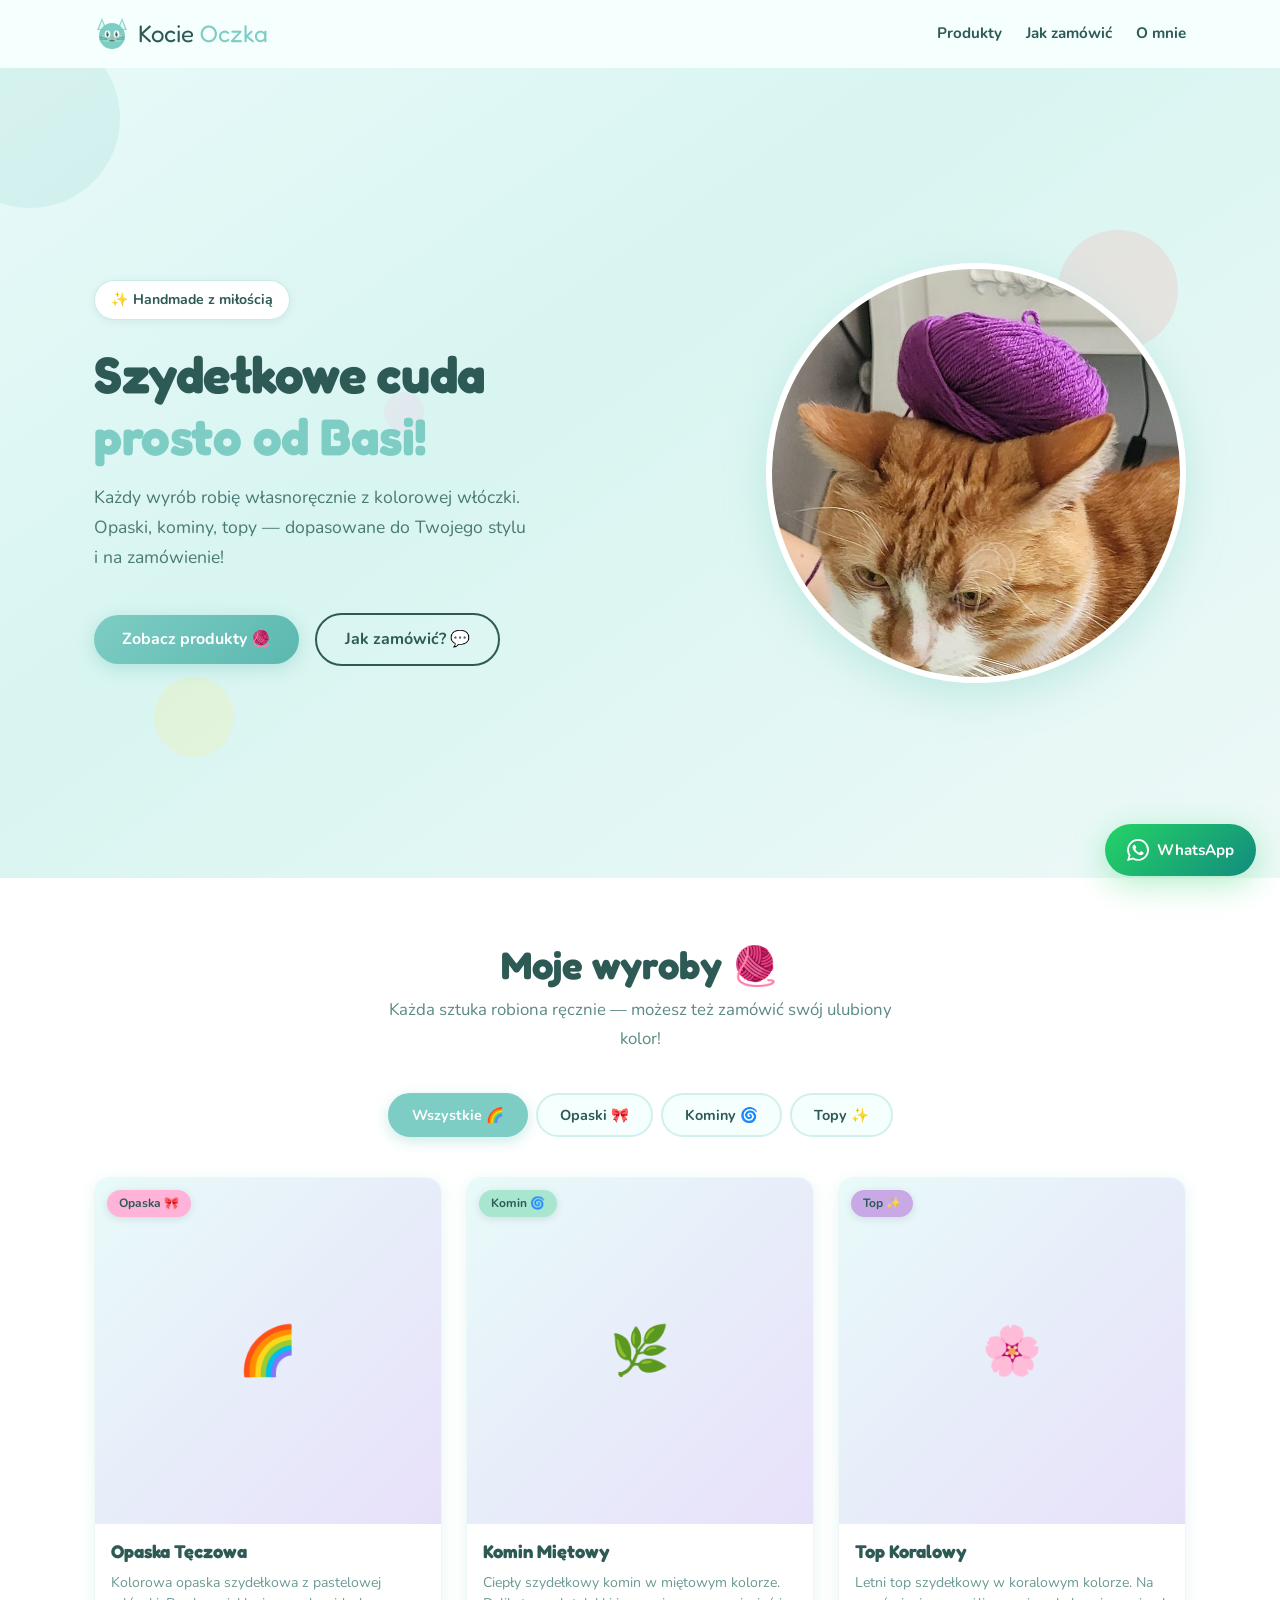
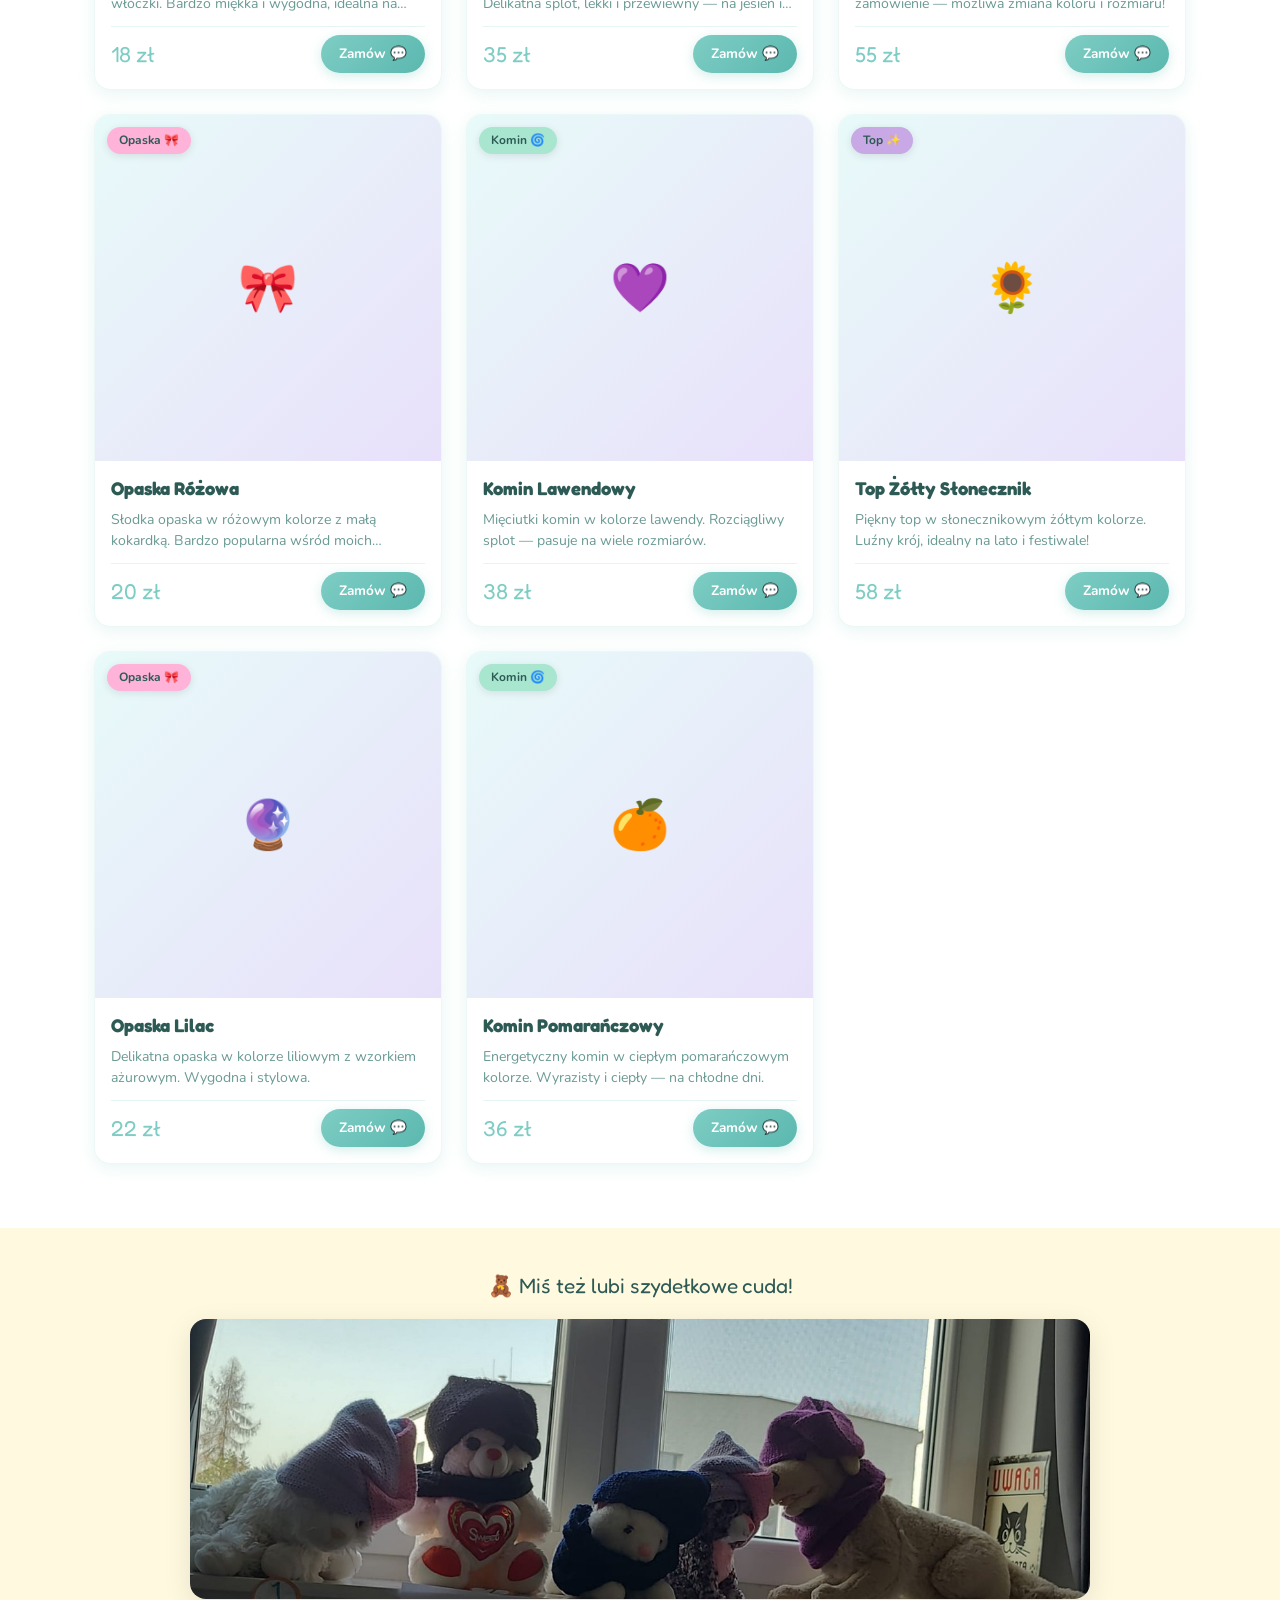
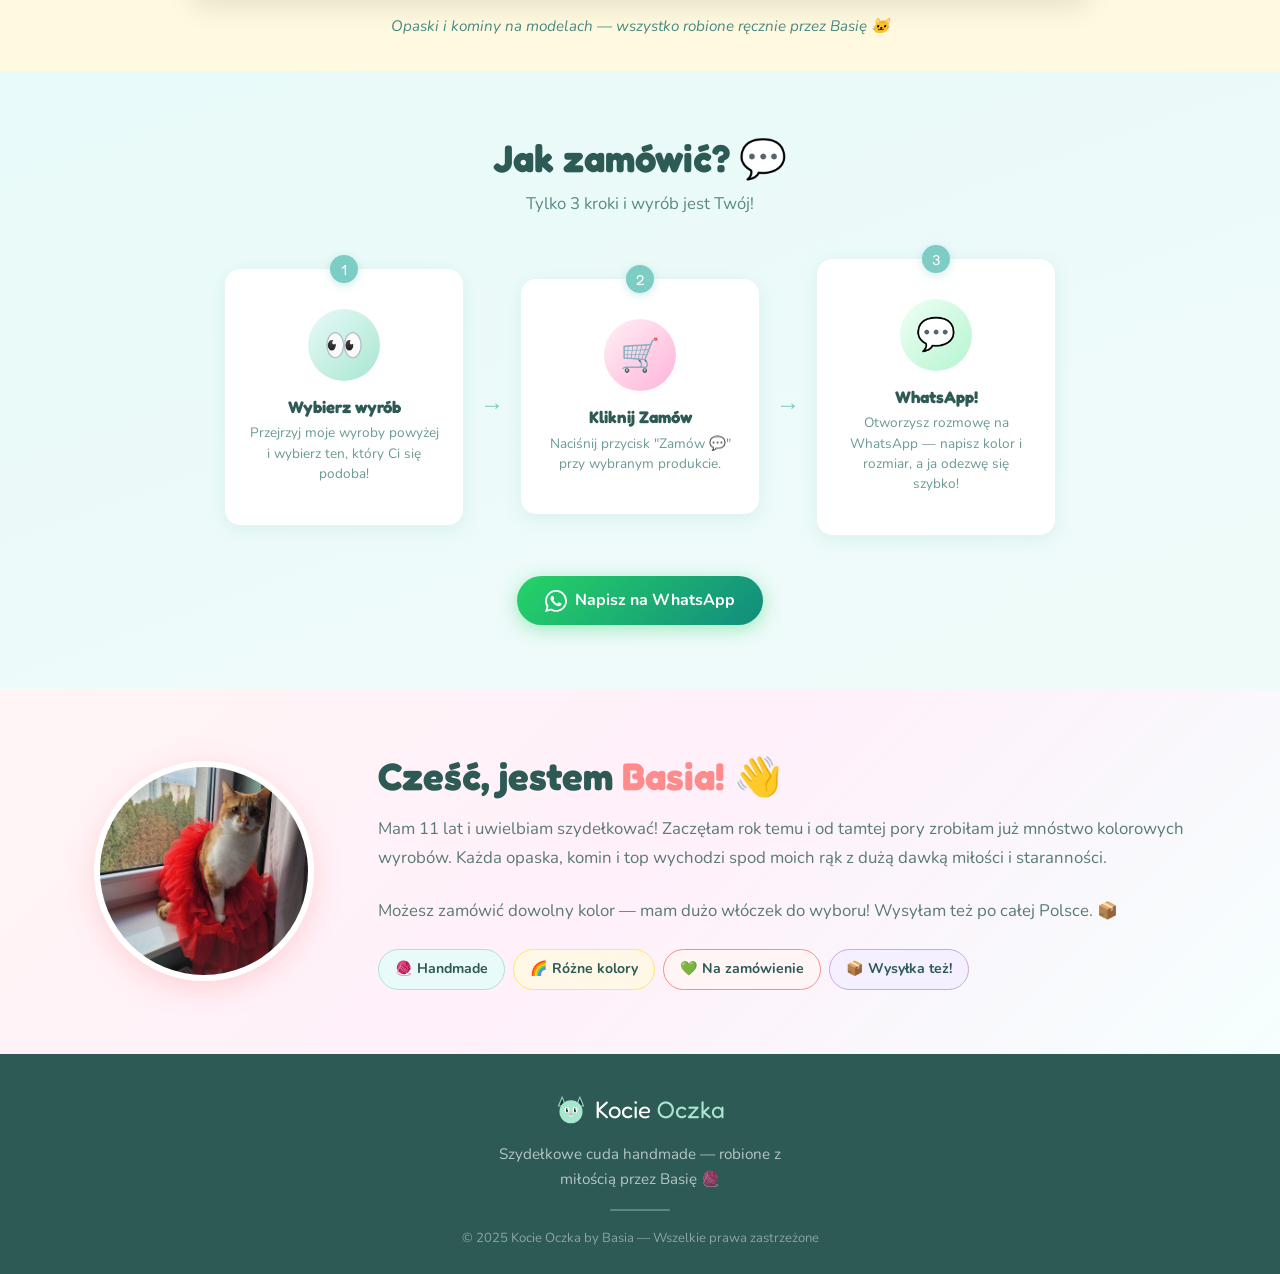
==== index.html @ 8a051c1d "Kocie Oczka - pierwsza wersja   strony" ====
<!DOCTYPE html>
<html lang="pl">
<head>
  <meta charset="UTF-8" />
  <meta name="viewport" content="width=device-width, initial-scale=1.0" />
  <meta name="description" content="Kocie Oczka — szydełkowe cuda handmade! Opaski, kominy i topy zrobione z miłością przez Basię. Zamów przez WhatsApp!" />
  <title>Kocie Oczka 🧶 — Szydełkowe wyroby handmade</title>
  <link rel="stylesheet" href="style.css" />
  <!-- Netlify Identity Widget — wymagane do panelu CMS dla Basi (/admin) -->
  <script src="https://identity.netlify.com/v1/netlify-identity-widget.js"></script>
  <link rel="icon" href="data:image/svg+xml,%3Csvg xmlns='http://www.w3.org/2000/svg' viewBox='0 0 36 36'%3E%3Ccircle cx='18' cy='18' r='16' fill='%237ECDC4'/%3E%3Cellipse cx='18' cy='20' rx='10' ry='9' fill='%23A8E6CF'/%3E%3Cellipse cx='13' cy='17' rx='3' ry='4' fill='white'/%3E%3Cellipse cx='23' cy='17' rx='3' ry='4' fill='white'/%3E%3Cellipse cx='13' cy='17.5' rx='1.2' ry='2.5' fill='%232D5A55'/%3E%3Cellipse cx='23' cy='17.5' rx='1.2' ry='2.5' fill='%232D5A55'/%3E%3C/svg%3E" />
</head>
<body>

<!-- ============================================================
     HEADER — sticky, with blur
     ============================================================ -->
<header class="site-header" id="site-header">
  <div class="container header-inner">

    <!-- Logo -->
    <a href="#" class="logo" aria-label="Kocie Oczka — strona główna">
      <svg class="logo-icon" width="36" height="36" viewBox="0 0 36 36" fill="none" xmlns="http://www.w3.org/2000/svg" aria-hidden="true">
        <!-- Cat ears -->
        <polygon points="3,14 8,2 13,14" fill="currentColor" opacity="0.85"/>
        <polygon points="23,14 28,2 33,14" fill="currentColor" opacity="0.85"/>
        <polygon points="5,13 8,5 11,13" fill="#E8FAF9"/>
        <polygon points="25,13 28,5 31,13" fill="#E8FAF9"/>
        <!-- Cat face circle -->
        <circle cx="18" cy="20" r="13" fill="currentColor"/>
        <!-- Cheeks -->
        <circle cx="12" cy="22" r="4" fill="#A8E6CF" opacity="0.45"/>
        <circle cx="24" cy="22" r="4" fill="#A8E6CF" opacity="0.45"/>
        <!-- Eyes -->
        <ellipse cx="13.5" cy="18" rx="2.8" ry="3.5" fill="white"/>
        <ellipse cx="22.5" cy="18" rx="2.8" ry="3.5" fill="white"/>
        <ellipse cx="13.5" cy="18.2" rx="1.1" ry="2.6" fill="#2D5A55"/>
        <ellipse cx="22.5" cy="18.2" rx="1.1" ry="2.6" fill="#2D5A55"/>
        <!-- Eye shine -->
        <circle cx="14.2" cy="16.8" r="0.8" fill="white"/>
        <circle cx="23.2" cy="16.8" r="0.8" fill="white"/>
        <!-- Nose -->
        <ellipse cx="18" cy="23" rx="1.4" ry="1" fill="#FF8B8B"/>
        <!-- Mouth -->
        <path d="M16 24.5 Q18 26 20 24.5" stroke="#2D5A55" stroke-width="0.9" stroke-linecap="round" fill="none"/>
        <!-- Whiskers left -->
        <line x1="6" y1="21" x2="13" y2="22.5" stroke="#2D5A55" stroke-width="0.8" stroke-linecap="round" opacity="0.5"/>
        <line x1="6" y1="23" x2="13" y2="23.5" stroke="#2D5A55" stroke-width="0.8" stroke-linecap="round" opacity="0.5"/>
        <!-- Whiskers right -->
        <line x1="30" y1="21" x2="23" y2="22.5" stroke="#2D5A55" stroke-width="0.8" stroke-linecap="round" opacity="0.5"/>
        <line x1="30" y1="23" x2="23" y2="23.5" stroke="#2D5A55" stroke-width="0.8" stroke-linecap="round" opacity="0.5"/>
      </svg>
      <span class="logo-text">Kocie <span>Oczka</span></span>
    </a>

    <!-- Navigation -->
    <nav class="main-nav" aria-label="Nawigacja główna">
      <ul class="nav-links">
        <li><a href="#produkty">Produkty</a></li>
        <li><a href="#jak-zamowic">Jak zamówić</a></li>
        <li><a href="#o-mnie">O mnie</a></li>
      </ul>

      <!-- Hamburger for mobile -->
      <button class="hamburger" id="hamburger" aria-label="Otwórz menu" aria-expanded="false" aria-controls="main-nav">
        <span></span>
        <span></span>
        <span></span>
      </button>
    </nav>

  </div>
</header>

<!-- ============================================================
     HERO SECTION
     ============================================================ -->
<section class="hero" id="top">

  <!-- Decorative floating circles -->
  <div class="hero-circle hero-circle-1" aria-hidden="true"></div>
  <div class="hero-circle hero-circle-2" aria-hidden="true"></div>
  <div class="hero-circle hero-circle-3" aria-hidden="true"></div>
  <div class="hero-circle hero-circle-4" aria-hidden="true"></div>
  <div class="hero-circle hero-circle-5" aria-hidden="true"></div>

  <div class="container hero-inner">

    <!-- Left: text content -->
    <div class="hero-content">
      <div class="hero-badge">✨ Handmade z miłością</div>
      <h1>Szydełkowe cuda<br /><span>prosto od Basi!</span></h1>
      <p>Każdy wyrób robię własnoręcznie z kolorowej włóczki. Opaski, kominy, topy — dopasowane do Twojego stylu i na zamówienie!</p>
      <div class="hero-buttons">
        <a href="#produkty" class="btn btn-primary">Zobacz produkty 🧶</a>
        <a href="#jak-zamowic" class="btn btn-outline">Jak zamówić? 💬</a>
      </div>
    </div>

    <!-- Right: mascot photo -->
    <div class="hero-illustration">
      <img src="/images/kot-z-wloczka.jpg"
           alt="Kot z kłębkiem włóczki na głowie — maskotka Kocie Oczka"
           class="hero-cat-photo">
      <!-- placeholder SVG (hidden when photo loads) -->
      <svg viewBox="0 0 220 260" fill="none" xmlns="http://www.w3.org/2000/svg" role="img" aria-label="Ilustracja słodkiego kota z włóczką" class="hero-cat-svg">

        <!-- Decorative sparkles / stars -->
        <g opacity="0.9">
          <!-- Star top-right -->
          <path d="M190 20 L192 15 L194 20 L199 18 L194 22 L196 27 L192 23 L188 27 L190 22 L185 18 Z" fill="#FFE66D"/>
          <!-- Star top-left -->
          <path d="M30 35 L32 29 L34 35 L40 33 L34 37 L36 43 L32 38 L28 43 L30 37 L24 33 Z" fill="#FF8B8B" opacity="0.8"/>
          <!-- Small star mid-right -->
          <path d="M205 90 L206.5 86 L208 90 L212 88.5 L208 91.5 L209.5 95.5 L206.5 92 L203.5 95.5 L205 91.5 L201 88.5 Z" fill="#C9A8E6" opacity="0.85"/>
          <!-- Tiny dots -->
          <circle cx="18" cy="80" r="4" fill="#A8E6CF" opacity="0.7"/>
          <circle cx="200" cy="55" r="3" fill="#FFB347" opacity="0.75"/>
          <circle cx="15" cy="140" r="3" fill="#FFB3D9" opacity="0.65"/>
          <circle cx="210" cy="165" r="2.5" fill="#FFE66D" opacity="0.7"/>
        </g>

        <!-- ── Orange yarn ball (bottom-right) ── -->
        <g transform="translate(125, 155)">
          <!-- Ball shadow -->
          <ellipse cx="40" cy="92" rx="35" ry="8" fill="#2D5A55" opacity="0.08"/>
          <!-- Main ball -->
          <circle cx="40" cy="68" r="52" fill="#FFB347"/>
          <!-- Ball shading -->
          <circle cx="40" cy="68" r="52" fill="url(#yarnGrad)"/>
          <!-- Yarn wrap lines -->
          <ellipse cx="40" cy="68" rx="52" ry="20" stroke="#FF8B8B" stroke-width="2.5" fill="none" opacity="0.55" transform="rotate(-30 40 68)"/>
          <ellipse cx="40" cy="68" rx="52" ry="20" stroke="#E8900A" stroke-width="2" fill="none" opacity="0.4" transform="rotate(30 40 68)"/>
          <ellipse cx="40" cy="68" rx="52" ry="16" stroke="#FFD580" stroke-width="1.5" fill="none" opacity="0.5" transform="rotate(80 40 68)"/>
          <ellipse cx="40" cy="68" rx="52" ry="16" stroke="#FF8B8B" stroke-width="1.5" fill="none" opacity="0.35" transform="rotate(-60 40 68)"/>
          <!-- Ball shine -->
          <circle cx="22" cy="52" r="14" fill="white" opacity="0.18"/>
          <circle cx="18" cy="48" r="6" fill="white" opacity="0.2"/>
        </g>

        <!-- ── Crochet hook ── -->
        <g transform="translate(148, 120) rotate(-35)">
          <rect x="0" y="0" width="6" height="90" rx="3" fill="#C9A8E6"/>
          <rect x="1" y="0" width="4" height="90" rx="2" fill="#D9BEFF"/>
          <!-- Hook tip -->
          <path d="M3 90 Q-5 96 -5 104 Q-5 112 3 112 Q8 112 8 106" stroke="#A08AC8" stroke-width="3" stroke-linecap="round" fill="none"/>
          <rect x="0" y="20" width="6" height="16" rx="3" fill="#FFB3D9"/>
          <rect x="0" y="38" width="6" height="10" rx="3" fill="#7ECDC4"/>
        </g>

        <!-- ── Cat body ── -->
        <!-- Body blob -->
        <ellipse cx="100" cy="185" rx="62" ry="72" fill="#7ECDC4"/>
        <!-- Tummy -->
        <ellipse cx="100" cy="195" rx="38" ry="48" fill="#A8E6CF"/>

        <!-- Front paws -->
        <ellipse cx="62" cy="240" rx="22" ry="14" fill="#7ECDC4"/>
        <ellipse cx="138" cy="240" rx="22" ry="14" fill="#7ECDC4"/>
        <!-- Paw pads -->
        <ellipse cx="62" cy="242" rx="16" ry="9" fill="#5bb8af"/>
        <ellipse cx="138" cy="242" rx="16" ry="9" fill="#5bb8af"/>
        <!-- Toe lines -->
        <line x1="54" y1="238" x2="54" y2="246" stroke="#4aa89f" stroke-width="1.5" stroke-linecap="round"/>
        <line x1="62" y1="237" x2="62" y2="247" stroke="#4aa89f" stroke-width="1.5" stroke-linecap="round"/>
        <line x1="70" y1="238" x2="70" y2="246" stroke="#4aa89f" stroke-width="1.5" stroke-linecap="round"/>
        <line x1="130" y1="238" x2="130" y2="246" stroke="#4aa89f" stroke-width="1.5" stroke-linecap="round"/>
        <line x1="138" y1="237" x2="138" y2="247" stroke="#4aa89f" stroke-width="1.5" stroke-linecap="round"/>
        <line x1="146" y1="238" x2="146" y2="246" stroke="#4aa89f" stroke-width="1.5" stroke-linecap="round"/>

        <!-- Tail -->
        <path d="M158 220 Q185 200 178 175 Q172 155 162 160 Q155 164 158 175 Q162 188 150 205" stroke="#5bb8af" stroke-width="16" stroke-linecap="round" fill="none"/>
        <path d="M158 220 Q185 200 178 175 Q172 155 162 160 Q155 164 158 175 Q162 188 150 205" stroke="#7ECDC4" stroke-width="10" stroke-linecap="round" fill="none"/>
        <!-- Tail tip -->
        <ellipse cx="162" cy="159" rx="12" ry="10" fill="#FF8B8B" transform="rotate(-20 162 159)"/>

        <!-- ── Cat head ── -->
        <circle cx="100" cy="118" r="58" fill="#7ECDC4"/>

        <!-- Ears -->
        <polygon points="50,75 40,40 76,72" fill="#7ECDC4"/>
        <polygon points="150,75 160,40 124,72" fill="#7ECDC4"/>
        <!-- Inner ears -->
        <polygon points="52,72 46,50 70,70" fill="#FF8B8B" opacity="0.6"/>
        <polygon points="148,72 154,50 130,70" fill="#FF8B8B" opacity="0.6"/>

        <!-- Forehead sheen -->
        <ellipse cx="100" cy="88" rx="32" ry="16" fill="#A8E6CF" opacity="0.35"/>

        <!-- Eyes -->
        <ellipse cx="82" cy="115" rx="16" ry="19" fill="white"/>
        <ellipse cx="118" cy="115" rx="16" ry="19" fill="white"/>
        <!-- Iris -->
        <ellipse cx="82" cy="116" rx="9" ry="15" fill="#2D5A55"/>
        <ellipse cx="118" cy="116" rx="9" ry="15" fill="#2D5A55"/>
        <!-- Pupil slit -->
        <ellipse cx="82" cy="116" rx="4" ry="12" fill="#1a3835"/>
        <ellipse cx="118" cy="116" rx="4" ry="12" fill="#1a3835"/>
        <!-- Eye shine -->
        <circle cx="87" cy="108" r="5" fill="white" opacity="0.9"/>
        <circle cx="89" cy="106" r="2.5" fill="white"/>
        <circle cx="123" cy="108" r="5" fill="white" opacity="0.9"/>
        <circle cx="125" cy="106" r="2.5" fill="white"/>

        <!-- Eye lashes top -->
        <path d="M68 101 Q72 96 78 99" stroke="#2D5A55" stroke-width="2" stroke-linecap="round" fill="none"/>
        <path d="M102 101 Q107 96 113 99" stroke="#2D5A55" stroke-width="2" stroke-linecap="round" fill="none"/>

        <!-- Nose -->
        <ellipse cx="100" cy="133" rx="7" ry="5" fill="#FF8B8B"/>
        <ellipse cx="100" cy="131" rx="4" ry="2.5" fill="#FF6B6B"/>

        <!-- Mouth -->
        <path d="M93 138 Q100 144 107 138" stroke="#2D5A55" stroke-width="2" stroke-linecap="round" fill="none"/>
        <path d="M100 138 L100 142" stroke="#2D5A55" stroke-width="2" stroke-linecap="round" fill="none"/>

        <!-- Cheeks blush -->
        <ellipse cx="68" cy="128" rx="14" ry="9" fill="#FFB3D9" opacity="0.45"/>
        <ellipse cx="132" cy="128" rx="14" ry="9" fill="#FFB3D9" opacity="0.45"/>

        <!-- Whiskers left -->
        <line x1="30" y1="120" x2="68" y2="128" stroke="#2D5A55" stroke-width="1.5" stroke-linecap="round" opacity="0.4"/>
        <line x1="28" y1="128" x2="68" y2="132" stroke="#2D5A55" stroke-width="1.5" stroke-linecap="round" opacity="0.4"/>
        <line x1="32" y1="136" x2="68" y2="136" stroke="#2D5A55" stroke-width="1.5" stroke-linecap="round" opacity="0.35"/>
        <!-- Whiskers right -->
        <line x1="170" y1="120" x2="132" y2="128" stroke="#2D5A55" stroke-width="1.5" stroke-linecap="round" opacity="0.4"/>
        <line x1="172" y1="128" x2="132" y2="132" stroke="#2D5A55" stroke-width="1.5" stroke-linecap="round" opacity="0.4"/>
        <line x1="168" y1="136" x2="132" y2="136" stroke="#2D5A55" stroke-width="1.5" stroke-linecap="round" opacity="0.35"/>

        <!-- ── Big bow / kokardka on head ── -->
        <g transform="translate(100, 62)">
          <!-- Left bow wing -->
          <ellipse cx="-22" cy="0" rx="22" ry="13" fill="#FF8B8B" transform="rotate(-15 -22 0)"/>
          <ellipse cx="-22" cy="0" rx="16" ry="9" fill="#FF6B6B" opacity="0.5" transform="rotate(-15 -22 0)"/>
          <!-- Right bow wing -->
          <ellipse cx="22" cy="0" rx="22" ry="13" fill="#FF8B8B" transform="rotate(15 22 0)"/>
          <ellipse cx="22" cy="0" rx="16" ry="9" fill="#FF6B6B" opacity="0.5" transform="rotate(15 22 0)"/>
          <!-- Center knot -->
          <circle cx="0" cy="0" r="9" fill="#FF6B6B"/>
          <circle cx="0" cy="0" r="6" fill="#FF8B8B"/>
          <!-- Bow shine -->
          <circle cx="-18" cy="-5" r="5" fill="white" opacity="0.25"/>
          <circle cx="18" cy="-5" r="5" fill="white" opacity="0.25"/>
        </g>

        <!-- Gradient definitions -->
        <defs>
          <radialGradient id="yarnGrad" cx="30%" cy="30%" r="70%">
            <stop offset="0%" stop-color="white" stop-opacity="0.2"/>
            <stop offset="100%" stop-color="#E8900A" stop-opacity="0.35"/>
          </radialGradient>
        </defs>

      </svg>
    </div>

  </div>
</section>

<!-- ============================================================
     PRODUCTS SECTION
     ============================================================ -->
<section class="products-section" id="produkty">
  <div class="container">

    <div class="section-header">
      <h2>Moje wyroby 🧶</h2>
      <p>Każda sztuka robiona ręcznie — możesz też zamówić swój ulubiony kolor!</p>
    </div>

    <!-- Filter tabs -->
    <div class="filter-tabs" role="group" aria-label="Filtruj produkty">
      <button class="filter-btn active" data-filter="all">Wszystkie 🌈</button>
      <button class="filter-btn" data-filter="opaski">Opaski 🎀</button>
      <button class="filter-btn" data-filter="kominy">Kominy 🌀</button>
      <button class="filter-btn" data-filter="topy">Topy ✨</button>
    </div>

    <!-- Products grid — filled by JS -->
    <div id="products-grid" role="list" aria-live="polite" aria-label="Lista produktów">
      <!-- Loading spinner (shown until JS replaces it) -->
      <div class="loading-spinner" role="status" aria-label="Ładowanie produktów">
        <div class="spinner"></div>
        <span>Ładuję wyroby...</span>
      </div>
    </div>

  </div>
</section>

<!-- ============================================================
     GALERIA MISIÓW — banner ze zdjęciem produktów na modelach
     ============================================================ -->
<section class="gallery-banner">
  <div class="container">
    <p class="gallery-label">🧸 Miś też lubi szydełkowe cuda!</p>
    <img src="/images/galeria-misiow.jpg"
         alt="Maskotki w szydełkowych opaskach i kominach Basi"
         class="gallery-banner-img">
    <p class="gallery-caption">Opaski i kominy na modelach — wszystko robione ręcznie przez Basię 🐱</p>
  </div>
</section>

<!-- ============================================================
     HOW TO ORDER SECTION
     ============================================================ -->
<section class="order-section" id="jak-zamowic">
  <div class="container">

    <div class="section-header">
      <h2>Jak zamówić? 💬</h2>
      <p>Tylko 3 kroki i wyrób jest Twój!</p>
    </div>

    <div class="steps-row" aria-label="Kroki zamawiania">

      <!-- Step 1 -->
      <article class="step-card">
        <div class="step-number" aria-hidden="true">1</div>
        <div class="step-icon-circle step-icon-1" aria-hidden="true">👀</div>
        <h3>Wybierz wyrób</h3>
        <p>Przejrzyj moje wyroby powyżej i wybierz ten, który Ci się podoba!</p>
      </article>

      <!-- Arrow -->
      <div class="step-arrow" aria-hidden="true">→</div>

      <!-- Step 2 -->
      <article class="step-card">
        <div class="step-number" aria-hidden="true">2</div>
        <div class="step-icon-circle step-icon-2" aria-hidden="true">🛒</div>
        <h3>Kliknij Zamów</h3>
        <p>Naciśnij przycisk "Zamów 💬" przy wybranym produkcie.</p>
      </article>

      <!-- Arrow -->
      <div class="step-arrow" aria-hidden="true">→</div>

      <!-- Step 3 -->
      <article class="step-card">
        <div class="step-number" aria-hidden="true">3</div>
        <div class="step-icon-circle step-icon-3" aria-hidden="true">💬</div>
        <h3>WhatsApp!</h3>
        <p>Otworzysz rozmowę na WhatsApp — napisz kolor i rozmiar, a ja odezwę się szybko!</p>
      </article>

    </div>

    <div class="order-cta">
      <a href="#" id="cta-whatsapp"
         class="btn btn-whatsapp"
         target="_blank"
         rel="noopener noreferrer"
         aria-label="Napisz do Basi na WhatsApp">
        <svg width="22" height="22" viewBox="0 0 24 24" fill="currentColor" aria-hidden="true">
          <path d="M17.472 14.382c-.297-.149-1.758-.867-2.03-.967-.273-.099-.471-.148-.67.15-.197.297-.767.966-.94 1.164-.173.199-.347.223-.644.075-.297-.15-1.255-.463-2.39-1.475-.883-.788-1.48-1.761-1.653-2.059-.173-.297-.018-.458.13-.606.134-.133.298-.347.446-.52.149-.174.198-.298.298-.497.099-.198.05-.371-.025-.52-.075-.149-.669-1.612-.916-2.207-.242-.579-.487-.5-.669-.51-.173-.008-.371-.01-.57-.01-.198 0-.52.074-.792.372-.272.297-1.04 1.016-1.04 2.479 0 1.462 1.065 2.875 1.213 3.074.149.198 2.096 3.2 5.077 4.487.709.306 1.262.489 1.694.625.712.227 1.36.195 1.871.118.571-.085 1.758-.719 2.006-1.413.248-.694.248-1.289.173-1.413-.074-.124-.272-.198-.57-.347m-5.421 7.403h-.004a9.87 9.87 0 01-5.031-1.378l-.361-.214-3.741.982.998-3.648-.235-.374a9.86 9.86 0 01-1.51-5.26c.001-5.45 4.436-9.884 9.888-9.884 2.64 0 5.122 1.03 6.988 2.898a9.825 9.825 0 012.893 6.994c-.003 5.45-4.437 9.884-9.885 9.884m8.413-18.297A11.815 11.815 0 0012.05 0C5.495 0 .16 5.335.157 11.892c0 2.096.547 4.142 1.588 5.945L.057 24l6.305-1.654a11.882 11.882 0 005.683 1.448h.005c6.554 0 11.89-5.335 11.893-11.893a11.821 11.821 0 00-3.48-8.413Z"/>
        </svg>
        Napisz na WhatsApp
      </a>
    </div>

  </div>
</section>

<!-- ============================================================
     ABOUT SECTION
     ============================================================ -->
<section class="about-section" id="o-mnie">
  <div class="container">

    <div class="about-inner">

      <!-- Avatar: kot w falbanach -->
      <div class="about-avatar">
        <img src="/images/kot-w-falbanach.jpg"
             alt="Kot w czerwonej sukience — Futrzak, maskotka Basi"
             class="about-cat-photo">
        <!-- fallback SVG -->
        <svg width="200" height="200" viewBox="0 0 200 200" class="about-cat-svg" fill="none" xmlns="http://www.w3.org/2000/svg" role="img" aria-label="Ilustracja Basi">

          <!-- Background circle -->
          <circle cx="100" cy="100" r="96" fill="#FFE66D"/>
          <circle cx="100" cy="100" r="96" fill="url(#avatarGrad)" opacity="0.3"/>

          <!-- Stars around avatar -->
          <path d="M24 38 L26 31 L28 38 L35 36 L28 40 L30 47 L26 41 L22 47 L24 40 L17 36 Z" fill="#FF8B8B" opacity="0.85"/>
          <path d="M168 28 L170 22 L172 28 L178 26 L172 30 L174 36 L170 31 L166 36 L168 30 L162 26 Z" fill="#C9A8E6" opacity="0.85"/>
          <path d="M178 162 L179.5 157 L181 162 L186 160.5 L181 163.5 L182.5 168.5 L179.5 164 L176.5 168.5 L178 163.5 L173 160.5 Z" fill="#7ECDC4" opacity="0.9"/>
          <path d="M16 158 L17.5 153 L19 158 L24 156.5 L19 159.5 L20.5 164.5 L17.5 160 L14.5 164.5 L16 159.5 L11 156.5 Z" fill="#FFB347" opacity="0.85"/>
          <!-- Dots -->
          <circle cx="42" cy="170" r="5" fill="#FF8B8B" opacity="0.6"/>
          <circle cx="158" cy="168" r="4" fill="#A8E6CF" opacity="0.65"/>
          <circle cx="30" cy="110" r="4" fill="#C9A8E6" opacity="0.55"/>

          <!-- Face -->
          <circle cx="100" cy="105" r="62" fill="#FFCD94"/>
          <!-- Face shading -->
          <ellipse cx="100" cy="122" rx="50" ry="40" fill="#FFB870" opacity="0.2"/>

          <!-- Hair -->
          <ellipse cx="100" cy="72" rx="62" ry="42" fill="#8B4513"/>
          <ellipse cx="100" cy="62" rx="56" ry="35" fill="#A0522D"/>
          <!-- Hair shine -->
          <ellipse cx="82" cy="56" rx="18" ry="10" fill="#CD853F" opacity="0.5"/>
          <!-- Side hair left -->
          <ellipse cx="45" cy="108" rx="18" ry="34" fill="#8B4513"/>
          <!-- Side hair right -->
          <ellipse cx="155" cy="108" rx="18" ry="34" fill="#8B4513"/>
          <!-- Hair highlights -->
          <path d="M50 80 Q60 65 80 60" stroke="#CD853F" stroke-width="3" stroke-linecap="round" fill="none" opacity="0.6"/>
          <path d="M55 90 Q62 78 78 72" stroke="#CD853F" stroke-width="2" stroke-linecap="round" fill="none" opacity="0.5"/>

          <!-- Hair clips / accessories -->
          <rect x="118" y="60" width="22" height="10" rx="5" fill="#FF8B8B"/>
          <circle cx="129" cy="65" r="4" fill="#FF6B6B"/>
          <circle cx="129" cy="65" r="2" fill="white" opacity="0.5"/>

          <!-- Ears -->
          <ellipse cx="40" cy="108" rx="12" ry="16" fill="#FFCD94"/>
          <ellipse cx="160" cy="108" rx="12" ry="16" fill="#FFCD94"/>
          <ellipse cx="40" cy="108" rx="8" ry="11" fill="#FFB3C8" opacity="0.5"/>
          <ellipse cx="160" cy="108" rx="8" ry="11" fill="#FFB3C8" opacity="0.5"/>

          <!-- Eyes (big, cute) -->
          <ellipse cx="82" cy="102" rx="18" ry="20" fill="white"/>
          <ellipse cx="118" cy="102" rx="18" ry="20" fill="white"/>
          <!-- Iris -->
          <circle cx="82" cy="103" r="13" fill="#5B3A8B"/>
          <circle cx="118" cy="103" r="13" fill="#5B3A8B"/>
          <!-- Pupil -->
          <circle cx="82" cy="103" r="8" fill="#2D1B4E"/>
          <circle cx="118" cy="103" r="8" fill="#2D1B4E"/>
          <!-- Shine spots -->
          <circle cx="88" cy="96" r="5" fill="white" opacity="0.95"/>
          <circle cx="90" cy="94" r="2.5" fill="white"/>
          <circle cx="124" cy="96" r="5" fill="white" opacity="0.95"/>
          <circle cx="126" cy="94" r="2.5" fill="white"/>

          <!-- Eyelashes -->
          <path d="M67 88 Q72 83 78 86" stroke="#2D1B4E" stroke-width="2.5" stroke-linecap="round" fill="none"/>
          <path d="M103 88 Q108 83 115 86" stroke="#2D1B4E" stroke-width="2.5" stroke-linecap="round" fill="none"/>

          <!-- Cheeks -->
          <ellipse cx="64" cy="118" rx="18" ry="12" fill="#FF8B8B" opacity="0.38"/>
          <ellipse cx="136" cy="118" rx="18" ry="12" fill="#FF8B8B" opacity="0.38"/>

          <!-- Nose -->
          <ellipse cx="100" cy="120" rx="5" ry="3.5" fill="#E8956B" opacity="0.7"/>

          <!-- Smile -->
          <path d="M84 132 Q100 144 116 132" stroke="#8B4513" stroke-width="2.5" stroke-linecap="round" fill="none"/>
          <!-- Teeth (small smile) -->
          <path d="M91 135 Q100 142 109 135" fill="white"/>
          <path d="M91 135 Q100 142 109 135" stroke="#E0C0A0" stroke-width="0.8" fill="none"/>

          <!-- Gradient defs -->
          <defs>
            <radialGradient id="avatarGrad" cx="30%" cy="30%" r="70%">
              <stop offset="0%" stop-color="white" stop-opacity="0.6"/>
              <stop offset="100%" stop-color="#FFB347" stop-opacity="0.1"/>
            </radialGradient>
          </defs>

        </svg>
      </div>

      <!-- About text -->
      <div class="about-content">
        <h2>Cześć, jestem <span>Basia!</span> 👋</h2>
        <p>
          Mam 11 lat i uwielbiam szydełkować! Zaczęłam rok temu i od tamtej pory zrobiłam już mnóstwo kolorowych wyrobów.
          Każda opaska, komin i top wychodzi spod moich rąk z dużą dawką miłości i staranności.
        </p>
        <p>
          Możesz zamówić dowolny kolor — mam dużo włóczek do wyboru! Wysyłam też po całej Polsce. 📦
        </p>
        <div class="about-tags" role="list" aria-label="Tagi o Basi i wyrobach">
          <span class="about-tag tag-1" role="listitem">🧶 Handmade</span>
          <span class="about-tag tag-2" role="listitem">🌈 Różne kolory</span>
          <span class="about-tag tag-3" role="listitem">💚 Na zamówienie</span>
          <span class="about-tag tag-4" role="listitem">📦 Wysyłka też!</span>
        </div>
      </div>

    </div>

  </div>
</section>

<!-- ============================================================
     FOOTER
     ============================================================ -->
<footer class="site-footer">
  <div class="container footer-inner">

    <div class="footer-logo">
      <svg class="logo-icon" width="32" height="32" viewBox="0 0 36 36" fill="none" xmlns="http://www.w3.org/2000/svg" aria-hidden="true">
        <polygon points="3,14 8,2 13,14" fill="currentColor" opacity="0.85"/>
        <polygon points="23,14 28,2 33,14" fill="currentColor" opacity="0.85"/>
        <polygon points="5,13 8,5 11,13" fill="#1a3835"/>
        <polygon points="25,13 28,5 31,13" fill="#1a3835"/>
        <circle cx="18" cy="20" r="13" fill="currentColor"/>
        <ellipse cx="13.5" cy="18" rx="2.8" ry="3.5" fill="white"/>
        <ellipse cx="22.5" cy="18" rx="2.8" ry="3.5" fill="white"/>
        <ellipse cx="13.5" cy="18.2" rx="1.1" ry="2.6" fill="#1a3835"/>
        <ellipse cx="22.5" cy="18.2" rx="1.1" ry="2.6" fill="#1a3835"/>
        <circle cx="14.2" cy="16.8" r="0.8" fill="white"/>
        <circle cx="23.2" cy="16.8" r="0.8" fill="white"/>
        <ellipse cx="18" cy="23" rx="1.4" ry="1" fill="#FF8B8B"/>
        <path d="M16 24.5 Q18 26 20 24.5" stroke="white" stroke-width="0.9" stroke-linecap="round" fill="none"/>
      </svg>
      <span class="logo-text">Kocie <span>Oczka</span></span>
    </div>

    <p class="footer-tagline">Szydełkowe cuda handmade — robione z miłością przez Basię 🧶</p>

    <div class="footer-divider"></div>

    <p class="footer-copy">&copy; 2025 Kocie Oczka by Basia &mdash; Wszelkie prawa zastrzeżone</p>

  </div>
</footer>

<!-- ============================================================
     FLOATING WHATSAPP BUTTON
     ============================================================ -->
<a href="#" id="float-whatsapp"
   class="whatsapp-float"
   target="_blank"
   rel="noopener noreferrer"
   aria-label="Napisz do Basi na WhatsApp">
  <svg width="22" height="22" viewBox="0 0 24 24" fill="currentColor" aria-hidden="true">
    <path d="M17.472 14.382c-.297-.149-1.758-.867-2.03-.967-.273-.099-.471-.148-.67.15-.197.297-.767.966-.94 1.164-.173.199-.347.223-.644.075-.297-.15-1.255-.463-2.39-1.475-.883-.788-1.48-1.761-1.653-2.059-.173-.297-.018-.458.13-.606.134-.133.298-.347.446-.52.149-.174.198-.298.298-.497.099-.198.05-.371-.025-.52-.075-.149-.669-1.612-.916-2.207-.242-.579-.487-.5-.669-.51-.173-.008-.371-.01-.57-.01-.198 0-.52.074-.792.372-.272.297-1.04 1.016-1.04 2.479 0 1.462 1.065 2.875 1.213 3.074.149.198 2.096 3.2 5.077 4.487.709.306 1.262.489 1.694.625.712.227 1.36.195 1.871.118.571-.085 1.758-.719 2.006-1.413.248-.694.248-1.289.173-1.413-.074-.124-.272-.198-.57-.347m-5.421 7.403h-.004a9.87 9.87 0 01-5.031-1.378l-.361-.214-3.741.982.998-3.648-.235-.374a9.86 9.86 0 01-1.51-5.26c.001-5.45 4.436-9.884 9.888-9.884 2.64 0 5.122 1.03 6.988 2.898a9.825 9.825 0 012.893 6.994c-.003 5.45-4.437 9.884-9.885 9.884m8.413-18.297A11.815 11.815 0 0012.05 0C5.495 0 .16 5.335.157 11.892c0 2.096.547 4.142 1.588 5.945L.057 24l6.305-1.654a11.882 11.882 0 005.683 1.448h.005c6.554 0 11.89-5.335 11.893-11.893a11.821 11.821 0 00-3.48-8.413Z"/>
  </svg>
  WhatsApp
</a>

<!-- ============================================================
     JAVASCRIPT
     ============================================================ -->
<script>
(function() {
  'use strict';

  /* ─── Product Data ──────────────────────────────────────────── */
  var WHATSAPP_NUMBER = '48XXXXXXXXX';

  var products = [
    {
      id: 1,
      name: 'Opaska Tęczowa',
      category: 'opaski',
      emoji: '🌈',
      description: 'Kolorowa opaska szydełkowa z pastelowej włóczki. Bardzo miękka i wygodna, idealna na każdą porę roku.',
      price: '18 zł',
      image: ''
    },
    {
      id: 2,
      name: 'Komin Miętowy',
      category: 'kominy',
      emoji: '🌿',
      description: 'Ciepły szydełkowy komin w miętowym kolorze. Delikatna splot, lekki i przewiewny — na jesień i zimę.',
      price: '35 zł',
      image: ''
    },
    {
      id: 3,
      name: 'Top Koralowy',
      category: 'topy',
      emoji: '🌸',
      description: 'Letni top szydełkowy w koralowym kolorze. Na zamówienie — możliwa zmiana koloru i rozmiaru!',
      price: '55 zł',
      image: ''
    },
    {
      id: 4,
      name: 'Opaska Różowa',
      category: 'opaski',
      emoji: '🎀',
      description: 'Słodka opaska w różowym kolorze z małą kokardką. Bardzo popularna wśród moich klientek!',
      price: '20 zł',
      image: ''
    },
    {
      id: 5,
      name: 'Komin Lawendowy',
      category: 'kominy',
      emoji: '💜',
      description: 'Mięciutki komin w kolorze lawendy. Rozciągliwy splot — pasuje na wiele rozmiarów.',
      price: '38 zł',
      image: ''
    },
    {
      id: 6,
      name: 'Top Żółty Słonecznik',
      category: 'topy',
      emoji: '🌻',
      description: 'Piękny top w słonecznikowym żółtym kolorze. Luźny krój, idealny na lato i festiwale!',
      price: '58 zł',
      image: ''
    },
    {
      id: 7,
      name: 'Opaska Lilac',
      category: 'opaski',
      emoji: '🔮',
      description: 'Delikatna opaska w kolorze liliowym z wzorkiem ażurowym. Wygodna i stylowa.',
      price: '22 zł',
      image: ''
    },
    {
      id: 8,
      name: 'Komin Pomarańczowy',
      category: 'kominy',
      emoji: '🍊',
      description: 'Energetyczny komin w ciepłym pomarańczowym kolorze. Wyrazisty i ciepły — na chłodne dni.',
      price: '36 zł',
      image: ''
    }
  ];

  /* ─── Category label map ────────────────────────────────────── */
  var categoryLabels = {
    opaski: 'Opaska 🎀',
    kominy: 'Komin 🌀',
    topy:   'Top ✨'
  };

  /* ─── Build WhatsApp URL ────────────────────────────────────── */
  function buildWAUrl(productName) {
    var msg = 'Hej Basiu! Chciałabym zamówić: ' + productName + ' 🧶 Czy jest dostępne?';
    return 'https://wa.me/' + WHATSAPP_NUMBER + '?text=' + encodeURIComponent(msg);
  }

  /* ─── Render product card ───────────────────────────────────── */
  function renderCard(product) {
    var badgeClass = 'badge-' + product.category;
    var label = categoryLabels[product.category] || '';
    var imageHTML;

    if (product.image) {
      imageHTML = '<img src="' + product.image + '" alt="' + product.name + '" loading="lazy" />';
    } else {
      imageHTML = '<div class="card-placeholder" aria-hidden="true">' + product.emoji + '</div>';
    }

    var waUrl = buildWAUrl(product.name);

    return '<article class="product-card" role="listitem" data-category="' + product.category + '">' +
      '<div class="card-image-wrap">' +
        imageHTML +
        '<span class="card-badge ' + badgeClass + '">' + label + '</span>' +
      '</div>' +
      '<div class="card-body">' +
        '<h3 class="card-name">' + product.name + '</h3>' +
        '<p class="card-desc">' + product.description + '</p>' +
        '<div class="card-footer">' +
          '<span class="card-price">' + product.price + '</span>' +
          '<a href="' + waUrl + '" class="card-order-btn" target="_blank" rel="noopener noreferrer" aria-label="Zamów ' + product.name + ' przez WhatsApp">Zamów 💬</a>' +
        '</div>' +
      '</div>' +
    '</article>';
  }

  /* ─── Render grid ───────────────────────────────────────────── */
  function renderGrid(filter) {
    var grid = document.getElementById('products-grid');
    if (!grid) return;

    var filtered = filter === 'all'
      ? products
      : products.filter(function(p) { return p.category === filter; });

    if (filtered.length === 0) {
      grid.innerHTML = '<p style="grid-column:1/-1;text-align:center;padding:40px;color:#6a9a94;font-weight:600;">Brak wyrobów w tej kategorii — wróć wkrótce! 🧶</p>';
      return;
    }

    grid.innerHTML = filtered.map(renderCard).join('');
  }

  /* ─── Filter tabs ───────────────────────────────────────────── */
  function initFilters() {
    var tabs = document.querySelectorAll('.filter-btn');
    tabs.forEach(function(btn) {
      btn.addEventListener('click', function() {
        tabs.forEach(function(t) {
          t.classList.remove('active');
          t.setAttribute('aria-pressed', 'false');
        });
        btn.classList.add('active');
        btn.setAttribute('aria-pressed', 'true');
        var filter = btn.getAttribute('data-filter');
        renderGrid(filter);
      });
    });

    tabs.forEach(function(btn) {
      btn.setAttribute('aria-pressed', btn.classList.contains('active') ? 'true' : 'false');
    });
  }

  /* ─── Sticky header scroll class ────────────────────────────── */
  function initScrollHeader() {
    var header = document.getElementById('site-header');
    if (!header) return;

    var onScroll = function() {
      if (window.scrollY > 10) {
        header.classList.add('scrolled');
      } else {
        header.classList.remove('scrolled');
      }
    };

    window.addEventListener('scroll', onScroll, { passive: true });
    onScroll();
  }

  /* ─── Hamburger mobile menu ──────────────────────────────────── */
  function initHamburger() {
    var hamburger = document.getElementById('hamburger');
    var header    = document.getElementById('site-header');
    if (!hamburger || !header) return;

    hamburger.addEventListener('click', function() {
      var isOpen = header.classList.toggle('nav-open');
      hamburger.setAttribute('aria-expanded', isOpen ? 'true' : 'false');
    });

    /* Close menu when a nav link is clicked */
    var navLinks = document.querySelectorAll('.nav-links a');
    navLinks.forEach(function(link) {
      link.addEventListener('click', function() {
        header.classList.remove('nav-open');
        hamburger.setAttribute('aria-expanded', 'false');
      });
    });

    /* Close on outside click */
    document.addEventListener('click', function(e) {
      if (!header.contains(e.target)) {
        header.classList.remove('nav-open');
        hamburger.setAttribute('aria-expanded', 'false');
      }
    });
  }

  /* ─── Simulate loading delay, then render ───────────────────── */
  function initProducts() {
    setTimeout(function() {
      renderGrid('all');
      initFilters();
    }, 600);
  }

  /* ─── Boot ───────────────────────────────────────────────────── */
  document.addEventListener('DOMContentLoaded', function() {
    initScrollHeader();
    initHamburger();
    initProducts();
  });

})();
</script>

</body>
</html>
---- style.css ----
/* ============================================================
   Kocie Oczka — kompletny arkusz CSS
   Autorka: Basia | Design: Colorful & Playful, Mobile-First
   ============================================================ */

/* ─── Google Fonts ──────────────────────────────────────────── */
@import url('https://fonts.googleapis.com/css2?family=Fredoka+One&family=Nunito:wght@400;500;600;700;800&display=swap');

/* ─── CSS Custom Properties ─────────────────────────────────── */
:root {
  /* Colors */
  --mint-primary:   #7ECDC4;
  --mint-medium:    #A8E6CF;
  --mint-pale:      #E8FAF9;
  --coral:          #FF8B8B;
  --yellow:         #FFE66D;
  --lilac:          #C9A8E6;
  --orange:         #FFB347;
  --pink:           #FFB3D9;
  --dark:           #2D5A55;
  --bg:             #F5FFFE;
  --white:          #FFFFFF;
  --whatsapp:       #25D366;

  /* Category badge colors */
  --cat-opaski:     #FFB3D9;
  --cat-kominy:     #A8E6CF;
  --cat-topy:       #C9A8E6;
  --cat-all:        #FFE66D;

  /* Typography */
  --font-heading:   'Fredoka One', cursive;
  --font-body:      'Nunito', sans-serif;

  /* Spacing */
  --space-xs:       4px;
  --space-sm:       8px;
  --space-md:       16px;
  --space-lg:       24px;
  --space-xl:       40px;
  --space-2xl:      64px;

  /* Shadows */
  --shadow-sm:      0 2px 8px rgba(45, 90, 85, 0.08);
  --shadow-md:      0 4px 20px rgba(45, 90, 85, 0.12);
  --shadow-lg:      0 8px 40px rgba(45, 90, 85, 0.16);
  --shadow-card:    0 4px 16px rgba(126, 205, 196, 0.18);
  --shadow-float:   0 8px 32px rgba(37, 211, 102, 0.35);

  /* Border Radius */
  --radius-sm:      8px;
  --radius-md:      16px;
  --radius-lg:      24px;
  --radius-xl:      32px;
  --radius-full:    9999px;

  /* Transitions */
  --transition:     0.25s cubic-bezier(0.4, 0, 0.2, 1);
  --transition-slow: 0.4s cubic-bezier(0.4, 0, 0.2, 1);

  /* Header height */
  --header-h:       68px;
}

/* ─── CSS Reset ─────────────────────────────────────────────── */
*, *::before, *::after {
  box-sizing: border-box;
  margin: 0;
  padding: 0;
}

html {
  scroll-behavior: smooth;
  font-size: 16px;
  -webkit-text-size-adjust: 100%;
}

body {
  font-family: var(--font-body);
  background-color: var(--bg);
  color: var(--dark);
  line-height: 1.6;
  overflow-x: hidden;
}

img, svg {
  display: block;
  max-width: 100%;
}

a {
  color: inherit;
  text-decoration: none;
}

ul, ol {
  list-style: none;
}

button {
  cursor: pointer;
  font-family: var(--font-body);
  border: none;
  background: none;
}

/* ─── Typography ─────────────────────────────────────────────── */
h1, h2, h3, h4 {
  font-family: var(--font-heading);
  line-height: 1.2;
  color: var(--dark);
}

h1 { font-size: clamp(2rem, 5vw, 3.2rem); }
h2 { font-size: clamp(1.6rem, 4vw, 2.4rem); }
h3 { font-size: clamp(1.1rem, 2.5vw, 1.4rem); }

p {
  font-size: 1rem;
  line-height: 1.7;
}

/* ─── Utility Classes ────────────────────────────────────────── */
.container {
  width: 100%;
  max-width: 1140px;
  margin: 0 auto;
  padding: 0 var(--space-lg);
}

.section-header {
  text-align: center;
  margin-bottom: var(--space-xl);
}

.section-header h2 {
  margin-bottom: var(--space-sm);
}

.section-header p {
  color: #5a8a84;
  font-size: 1.05rem;
  max-width: 520px;
  margin: 0 auto;
}

/* ─── Buttons ────────────────────────────────────────────────── */
.btn {
  display: inline-flex;
  align-items: center;
  gap: var(--space-sm);
  padding: 12px 28px;
  border-radius: var(--radius-full);
  font-family: var(--font-body);
  font-weight: 700;
  font-size: 1rem;
  transition: transform var(--transition), box-shadow var(--transition), background var(--transition);
  white-space: nowrap;
}

.btn:active { transform: scale(0.97); }

.btn-primary {
  background: linear-gradient(135deg, var(--mint-primary), #5bb8af);
  color: var(--white);
  box-shadow: 0 4px 18px rgba(126, 205, 196, 0.45);
}

.btn-primary:hover {
  background: linear-gradient(135deg, #6bbdb4, #4aa89f);
  transform: translateY(-2px);
  box-shadow: 0 6px 24px rgba(126, 205, 196, 0.55);
}

.btn-outline {
  background: transparent;
  color: var(--dark);
  border: 2.5px solid var(--dark);
}

.btn-outline:hover {
  background: var(--dark);
  color: var(--white);
  transform: translateY(-2px);
}

.btn-whatsapp {
  background: linear-gradient(135deg, #25D366, #128C7E);
  color: var(--white);
  box-shadow: 0 4px 18px rgba(37, 211, 102, 0.4);
}

.btn-whatsapp:hover {
  transform: translateY(-2px);
  box-shadow: 0 6px 28px rgba(37, 211, 102, 0.55);
}

/* ─── HEADER ─────────────────────────────────────────────────── */
.site-header {
  position: sticky;
  top: 0;
  z-index: 1000;
  height: var(--header-h);
  background: rgba(245, 255, 254, 0.85);
  backdrop-filter: blur(12px);
  -webkit-backdrop-filter: blur(12px);
  border-bottom: 1.5px solid transparent;
  transition: border-color var(--transition), box-shadow var(--transition), background var(--transition);
}

.site-header.scrolled {
  background: rgba(245, 255, 254, 0.97);
  border-bottom-color: rgba(126, 205, 196, 0.3);
  box-shadow: var(--shadow-md);
}

.header-inner {
  display: flex;
  align-items: center;
  justify-content: space-between;
  height: var(--header-h);
}

/* Logo */
.logo {
  display: flex;
  align-items: center;
  gap: var(--space-sm);
  text-decoration: none;
  color: var(--dark);
}

.logo-icon {
  color: var(--mint-primary);
  flex-shrink: 0;
}

.logo-text {
  font-family: var(--font-heading);
  font-size: 1.5rem;
  color: var(--dark);
  line-height: 1;
}

.logo-text span {
  color: var(--mint-primary);
}

/* Nav */
.main-nav {
  display: flex;
  align-items: center;
  gap: var(--space-xl);
}

.nav-links {
  display: flex;
  align-items: center;
  gap: var(--space-lg);
}

.nav-links a {
  font-weight: 700;
  font-size: 0.95rem;
  color: var(--dark);
  position: relative;
  padding-bottom: 4px;
  transition: color var(--transition);
}

.nav-links a::after {
  content: '';
  position: absolute;
  bottom: 0;
  left: 0;
  width: 0;
  height: 2.5px;
  background: var(--mint-primary);
  border-radius: var(--radius-full);
  transition: width var(--transition);
}

.nav-links a:hover { color: var(--mint-primary); }
.nav-links a:hover::after { width: 100%; }

/* Hamburger */
.hamburger {
  display: none;
  flex-direction: column;
  gap: 5px;
  padding: 6px;
  background: none;
  border: none;
  cursor: pointer;
  z-index: 1100;
}

.hamburger span {
  display: block;
  width: 24px;
  height: 3px;
  background: var(--dark);
  border-radius: var(--radius-full);
  transition: transform var(--transition), opacity var(--transition);
}

/* Hamburger open state */
.site-header.nav-open .hamburger span:nth-child(1) {
  transform: translateY(8px) rotate(45deg);
}
.site-header.nav-open .hamburger span:nth-child(2) {
  opacity: 0;
  transform: scaleX(0);
}
.site-header.nav-open .hamburger span:nth-child(3) {
  transform: translateY(-8px) rotate(-45deg);
}

/* ─── HERO SECTION ───────────────────────────────────────────── */
.hero {
  position: relative;
  min-height: 90vh;
  background: linear-gradient(145deg, var(--mint-pale) 0%, #d8f5f1 40%, #edf9f7 100%);
  display: flex;
  align-items: center;
  overflow: hidden;
  padding: var(--space-2xl) 0;
}

.hero-inner {
  display: flex;
  align-items: center;
  justify-content: space-between;
  gap: var(--space-xl);
  width: 100%;
}

/* Hero decorative circles */
.hero-circle {
  position: absolute;
  border-radius: 50%;
  opacity: 0.18;
  pointer-events: none;
  animation: floatCircle 6s ease-in-out infinite;
}

.hero-circle-1 {
  width: 180px; height: 180px;
  background: var(--mint-primary);
  top: -40px; left: -60px;
  animation-duration: 7s;
}

.hero-circle-2 {
  width: 120px; height: 120px;
  background: var(--coral);
  top: 20%; right: 8%;
  animation-duration: 8s;
  animation-delay: -2s;
}

.hero-circle-3 {
  width: 80px; height: 80px;
  background: var(--yellow);
  bottom: 15%; left: 12%;
  animation-duration: 5.5s;
  animation-delay: -1s;
}

.hero-circle-4 {
  width: 60px; height: 60px;
  background: var(--lilac);
  bottom: 30%; right: 20%;
  animation-duration: 9s;
  animation-delay: -3s;
}

.hero-circle-5 {
  width: 40px; height: 40px;
  background: var(--pink);
  top: 40%; left: 30%;
  animation-duration: 6.5s;
  animation-delay: -4s;
}

/* Hero left content */
.hero-content {
  flex: 1;
  max-width: 540px;
  position: relative;
  z-index: 2;
}

.hero-badge {
  display: inline-flex;
  align-items: center;
  gap: var(--space-xs);
  background: var(--white);
  color: var(--dark);
  font-weight: 700;
  font-size: 0.88rem;
  padding: 8px 16px;
  border-radius: var(--radius-full);
  box-shadow: var(--shadow-sm);
  margin-bottom: var(--space-lg);
  border: 1.5px solid rgba(126, 205, 196, 0.4);
}

.hero-content h1 {
  color: var(--dark);
  margin-bottom: var(--space-md);
  letter-spacing: -0.5px;
}

.hero-content h1 span {
  color: var(--mint-primary);
}

.hero-content p {
  color: #4a7a75;
  font-size: 1.1rem;
  margin-bottom: var(--space-xl);
  max-width: 440px;
}

.hero-buttons {
  display: flex;
  align-items: center;
  gap: var(--space-md);
  flex-wrap: wrap;
}

/* Hero right — SVG illustration */
.hero-illustration {
  flex: 0 0 auto;
  display: flex;
  align-items: center;
  justify-content: center;
  position: relative;
  z-index: 2;
}

.hero-illustration svg {
  width: clamp(240px, 35vw, 380px);
  height: auto;
  filter: drop-shadow(0 12px 40px rgba(126, 205, 196, 0.35));
  animation: floatIllustration 5s ease-in-out infinite;
}

/* ─── PRODUCTS SECTION ───────────────────────────────────────── */
.products-section {
  padding: var(--space-2xl) 0;
  background: var(--white);
}

/* Filter tabs */
.filter-tabs {
  display: flex;
  align-items: center;
  justify-content: center;
  gap: var(--space-sm);
  flex-wrap: wrap;
  margin-bottom: var(--space-xl);
}

.filter-btn {
  display: inline-flex;
  align-items: center;
  gap: 6px;
  padding: 10px 22px;
  border-radius: var(--radius-full);
  font-family: var(--font-body);
  font-weight: 700;
  font-size: 0.9rem;
  color: var(--dark);
  background: var(--bg);
  border: 2px solid rgba(126, 205, 196, 0.3);
  transition: all var(--transition);
  cursor: pointer;
}

.filter-btn:hover {
  border-color: var(--mint-primary);
  background: var(--mint-pale);
}

.filter-btn.active {
  background: var(--mint-primary);
  color: var(--white);
  border-color: var(--mint-primary);
  box-shadow: 0 4px 14px rgba(126, 205, 196, 0.4);
}

/* Products grid */
#products-grid {
  display: grid;
  grid-template-columns: repeat(auto-fill, minmax(260px, 1fr));
  gap: var(--space-lg);
}

/* Loading spinner */
.loading-spinner {
  grid-column: 1 / -1;
  display: flex;
  flex-direction: column;
  align-items: center;
  justify-content: center;
  padding: var(--space-2xl);
  gap: var(--space-md);
  color: #5a8a84;
  font-weight: 600;
}

.spinner {
  width: 48px;
  height: 48px;
  border: 4px solid rgba(126, 205, 196, 0.2);
  border-top-color: var(--mint-primary);
  border-radius: 50%;
  animation: spin 0.8s linear infinite;
}

/* Product Card */
.product-card {
  background: var(--white);
  border-radius: var(--radius-md);
  box-shadow: var(--shadow-card);
  overflow: hidden;
  border: 1.5px solid rgba(126, 205, 196, 0.15);
  transition: transform var(--transition), box-shadow var(--transition);
  animation: fadeInUp 0.5s ease both;
  display: flex;
  flex-direction: column;
}

.product-card:hover {
  transform: translateY(-6px);
  box-shadow: 0 12px 40px rgba(126, 205, 196, 0.28);
}

/* Card image wrapper */
.card-image-wrap {
  position: relative;
  aspect-ratio: 1 / 1;
  overflow: hidden;
  background: linear-gradient(135deg, var(--mint-pale), #e8e0fa);
}

.card-image-wrap img {
  width: 100%;
  height: 100%;
  object-fit: cover;
  transition: transform var(--transition-slow);
}

.product-card:hover .card-image-wrap img {
  transform: scale(1.06);
}

/* Placeholder (no image) */
.card-placeholder {
  width: 100%;
  height: 100%;
  background: linear-gradient(135deg, var(--mint-pale) 0%, #e8e0fa 100%);
  display: flex;
  align-items: center;
  justify-content: center;
  font-size: 48px;
  line-height: 1;
}

/* Category badge on card */
.card-badge {
  position: absolute;
  top: 12px;
  left: 12px;
  padding: 4px 12px;
  border-radius: var(--radius-full);
  font-family: var(--font-body);
  font-weight: 700;
  font-size: 0.75rem;
  color: var(--dark);
  box-shadow: 0 2px 8px rgba(0,0,0,0.1);
}

.badge-opaski { background: var(--cat-opaski); }
.badge-kominy { background: var(--cat-kominy); }
.badge-topy   { background: var(--cat-topy); }

/* Card body */
.card-body {
  padding: var(--space-md);
  flex: 1;
  display: flex;
  flex-direction: column;
  gap: var(--space-sm);
}

.card-name {
  font-family: var(--font-heading);
  font-size: 1.15rem;
  color: var(--dark);
  line-height: 1.3;
}

.card-desc {
  font-size: 0.88rem;
  color: #6a9a94;
  line-height: 1.5;
  display: -webkit-box;
  -webkit-line-clamp: 2;
  -webkit-box-orient: vertical;
  overflow: hidden;
  flex: 1;
}

.card-footer {
  display: flex;
  align-items: center;
  justify-content: space-between;
  margin-top: var(--space-xs);
  padding-top: var(--space-sm);
  border-top: 1.5px solid rgba(126, 205, 196, 0.2);
}

.card-price {
  font-family: var(--font-heading);
  font-size: 1.35rem;
  color: var(--mint-primary);
}

.card-order-btn {
  display: inline-flex;
  align-items: center;
  gap: 6px;
  padding: 8px 18px;
  border-radius: var(--radius-full);
  background: linear-gradient(135deg, var(--mint-primary), #5bb8af);
  color: var(--white);
  font-family: var(--font-body);
  font-weight: 700;
  font-size: 0.85rem;
  text-decoration: none;
  transition: all var(--transition);
  box-shadow: 0 3px 12px rgba(126, 205, 196, 0.35);
}

.card-order-btn:hover {
  background: linear-gradient(135deg, #25D366, #128C7E);
  transform: translateY(-1px);
  box-shadow: 0 5px 16px rgba(37, 211, 102, 0.4);
}

/* ─── HOW TO ORDER SECTION ───────────────────────────────────── */
.order-section {
  padding: var(--space-2xl) 0;
  background: linear-gradient(160deg, var(--mint-pale) 0%, #f0fbf9 100%);
}

.steps-row {
  display: flex;
  align-items: center;
  justify-content: center;
  gap: var(--space-md);
  flex-wrap: wrap;
  margin-bottom: var(--space-xl);
}

.step-card {
  flex: 1;
  min-width: 180px;
  max-width: 240px;
  background: var(--white);
  border-radius: var(--radius-md);
  padding: var(--space-xl) var(--space-lg);
  text-align: center;
  box-shadow: var(--shadow-card);
  border: 1.5px solid rgba(126, 205, 196, 0.2);
  position: relative;
  transition: transform var(--transition), box-shadow var(--transition);
}

.step-card:hover {
  transform: translateY(-4px);
  box-shadow: var(--shadow-md);
}

.step-number {
  position: absolute;
  top: -14px;
  left: 50%;
  transform: translateX(-50%);
  width: 28px;
  height: 28px;
  background: var(--mint-primary);
  color: var(--white);
  border-radius: 50%;
  font-family: var(--font-heading);
  font-size: 0.9rem;
  display: flex;
  align-items: center;
  justify-content: center;
  box-shadow: 0 2px 10px rgba(126, 205, 196, 0.4);
}

.step-icon-circle {
  width: 72px;
  height: 72px;
  border-radius: 50%;
  display: flex;
  align-items: center;
  justify-content: center;
  font-size: 2rem;
  margin: 0 auto var(--space-md);
}

.step-icon-1 { background: linear-gradient(135deg, var(--mint-pale), var(--mint-medium)); }
.step-icon-2 { background: linear-gradient(135deg, #fff0f5, var(--pink)); }
.step-icon-3 { background: linear-gradient(135deg, #f0fff5, #b5f5d0); }

.step-card h3 {
  font-size: 1.05rem;
  margin-bottom: 6px;
}

.step-card p {
  font-size: 0.85rem;
  color: #6a9a94;
  line-height: 1.5;
}

/* Step arrow */
.step-arrow {
  font-size: 1.5rem;
  color: var(--mint-primary);
  flex-shrink: 0;
  margin-top: var(--space-md);
}

.order-cta {
  text-align: center;
}

/* ─── ABOUT SECTION ──────────────────────────────────────────── */
.about-section {
  padding: var(--space-2xl) 0;
  background: linear-gradient(135deg, #fff5f5 0%, #fff0fa 50%, #f5fffe 100%);
}

.about-inner {
  display: flex;
  align-items: center;
  gap: var(--space-2xl);
  flex-wrap: wrap;
}

.about-avatar {
  flex-shrink: 0;
  display: flex;
  align-items: center;
  justify-content: center;
}

.about-avatar svg {
  filter: drop-shadow(0 8px 24px rgba(255, 139, 139, 0.25));
}

.about-content {
  flex: 1;
  min-width: 280px;
}

.about-content h2 {
  margin-bottom: var(--space-md);
}

.about-content h2 span {
  color: var(--coral);
}

.about-content p {
  color: #5a7a78;
  margin-bottom: var(--space-lg);
  font-size: 1.05rem;
}

.about-tags {
  display: flex;
  flex-wrap: wrap;
  gap: var(--space-sm);
}

.about-tag {
  display: inline-flex;
  align-items: center;
  gap: 6px;
  padding: 8px 16px;
  border-radius: var(--radius-full);
  font-weight: 700;
  font-size: 0.88rem;
  color: var(--dark);
}

.tag-1 { background: var(--mint-pale); border: 1.5px solid var(--mint-medium); }
.tag-2 { background: #fff8e6; border: 1.5px solid var(--yellow); }
.tag-3 { background: #fff5f5; border: 1.5px solid var(--coral); }
.tag-4 { background: #f5f0ff; border: 1.5px solid var(--lilac); }

/* ─── FOOTER ─────────────────────────────────────────────────── */
.site-footer {
  background: var(--dark);
  color: rgba(255, 255, 255, 0.85);
  padding: var(--space-xl) 0 var(--space-lg);
}

.footer-inner {
  display: flex;
  flex-direction: column;
  align-items: center;
  text-align: center;
  gap: var(--space-md);
}

.footer-logo {
  display: flex;
  align-items: center;
  gap: var(--space-sm);
  color: var(--white);
}

.footer-logo .logo-icon {
  color: var(--mint-medium);
}

.footer-logo .logo-text {
  color: var(--white);
}

.footer-logo .logo-text span {
  color: var(--mint-medium);
}

.footer-tagline {
  font-size: 0.95rem;
  color: rgba(255, 255, 255, 0.65);
  max-width: 340px;
}

.footer-divider {
  width: 60px;
  height: 2px;
  background: rgba(168, 230, 207, 0.35);
  border-radius: var(--radius-full);
}

.footer-copy {
  font-size: 0.82rem;
  color: rgba(255, 255, 255, 0.45);
}

/* ─── FLOATING WHATSAPP ──────────────────────────────────────── */
.whatsapp-float {
  position: fixed;
  bottom: 24px;
  right: 24px;
  z-index: 999;
  display: inline-flex;
  align-items: center;
  gap: var(--space-sm);
  padding: 14px 22px;
  border-radius: var(--radius-full);
  background: linear-gradient(135deg, #25D366, #128C7E);
  color: var(--white);
  font-family: var(--font-body);
  font-weight: 700;
  font-size: 0.95rem;
  text-decoration: none;
  box-shadow: var(--shadow-float);
  transition: transform var(--transition), box-shadow var(--transition);
}

.whatsapp-float:hover {
  transform: translateY(-3px) scale(1.04);
  box-shadow: 0 12px 40px rgba(37, 211, 102, 0.5);
}

.whatsapp-float svg {
  flex-shrink: 0;
}

/* ─── ANIMATIONS ─────────────────────────────────────────────── */
@keyframes floatCircle {
  0%, 100% { transform: translateY(0px); }
  50%       { transform: translateY(-18px); }
}

@keyframes floatIllustration {
  0%, 100% { transform: translateY(0px) rotate(0deg); }
  33%       { transform: translateY(-10px) rotate(1deg); }
  66%       { transform: translateY(-5px) rotate(-0.5deg); }
}

@keyframes fadeInUp {
  from {
    opacity: 0;
    transform: translateY(24px);
  }
  to {
    opacity: 1;
    transform: translateY(0);
  }
}

@keyframes spin {
  to { transform: rotate(360deg); }
}

/* Stagger animation delays for product cards */
.product-card:nth-child(1)  { animation-delay: 0.05s; }
.product-card:nth-child(2)  { animation-delay: 0.10s; }
.product-card:nth-child(3)  { animation-delay: 0.15s; }
.product-card:nth-child(4)  { animation-delay: 0.20s; }
.product-card:nth-child(5)  { animation-delay: 0.25s; }
.product-card:nth-child(6)  { animation-delay: 0.30s; }
.product-card:nth-child(7)  { animation-delay: 0.35s; }
.product-card:nth-child(8)  { animation-delay: 0.40s; }

/* ─── MOBILE NAV (hamburger) ─────────────────────────────────── */
@media (max-width: 768px) {
  .hamburger {
    display: flex;
  }

  .nav-links {
    position: absolute;
    top: var(--header-h);
    left: 0;
    right: 0;
    background: rgba(245, 255, 254, 0.98);
    backdrop-filter: blur(12px);
    flex-direction: column;
    align-items: stretch;
    gap: 0;
    padding: var(--space-sm) 0;
    box-shadow: var(--shadow-lg);
    border-bottom: 1.5px solid rgba(126, 205, 196, 0.25);
    /* Hidden by default */
    max-height: 0;
    overflow: hidden;
    transition: max-height 0.35s cubic-bezier(0.4, 0, 0.2, 1);
    pointer-events: none;
  }

  .site-header.nav-open .nav-links {
    max-height: 260px;
    pointer-events: auto;
  }

  .nav-links a {
    padding: 14px var(--space-xl);
    font-size: 1.05rem;
    border-bottom: 1px solid rgba(126, 205, 196, 0.15);
  }

  .nav-links a:last-child {
    border-bottom: none;
  }

  .nav-links a::after {
    display: none;
  }
}

/* ─── RESPONSIVE ─────────────────────────────────────────────── */
@media (max-width: 960px) {
  .hero-inner {
    flex-direction: column;
    text-align: center;
    gap: var(--space-xl);
    padding: var(--space-xl) 0;
  }

  .hero-content {
    max-width: 100%;
  }

  .hero-content p {
    max-width: 100%;
  }

  .hero-buttons {
    justify-content: center;
  }

  .about-inner {
    flex-direction: column;
    text-align: center;
    gap: var(--space-xl);
  }

  .about-tags {
    justify-content: center;
  }
}

@media (max-width: 640px) {
  :root {
    --space-xl: 28px;
    --space-2xl: 44px;
  }

  .hero {
    min-height: auto;
    padding: var(--space-xl) 0;
  }

  #products-grid {
    grid-template-columns: repeat(auto-fill, minmax(200px, 1fr));
    gap: var(--space-md);
  }

  .steps-row {
    flex-direction: column;
    align-items: center;
  }

  .step-arrow {
    transform: rotate(90deg);
    margin: 0;
  }

  .step-card {
    max-width: 320px;
    width: 100%;
  }

  .whatsapp-float {
    bottom: 16px;
    right: 16px;
    padding: 12px 18px;
    font-size: 0.88rem;
  }

  .filter-tabs {
    gap: 6px;
  }

  .filter-btn {
    padding: 8px 14px;
    font-size: 0.82rem;
  }
}

@media (max-width: 400px) {
  .hero-buttons {
    flex-direction: column;
    align-items: stretch;
  }

  .btn {
    justify-content: center;
  }
}

/* ─── Print / reduced motion ─────────────────────────────────── */
@media (prefers-reduced-motion: reduce) {
  *, *::before, *::after {
    animation-duration: 0.01ms !important;
    transition-duration: 0.01ms !important;
  }
}

/* ── Zdjecia: hero mascot ───────────────────────────────────── */
.hero-cat-photo {
  width: 100%;
  max-width: 420px;
  border-radius: 50%;
  object-fit: cover;
  aspect-ratio: 1;
  box-shadow: 0 12px 40px rgba(126,205,196,0.35);
  border: 6px solid white;
  display: block;
  margin: 0 auto;
}
.hero-cat-svg { display: none; }

/* ── Zdjecia: about - kot w falbanach ───────────────────────── */
.about-cat-photo {
  width: 220px;
  height: 220px;
  border-radius: 50%;
  object-fit: cover;
  object-position: center top;
  border: 6px solid white;
  box-shadow: 0 8px 28px rgba(255,139,139,0.3);
  display: block;
}
.about-cat-svg { display: none; }

/* ── Galeria misiow - baner ─────────────────────────────────── */
.gallery-banner {
  background: #FFF9E0;
  padding: 2.5rem 0 2rem;
  text-align: center;
}
.gallery-label {
  font-family: "Fredoka One", cursive;
  font-size: 1.3rem;
  color: #2D5A55;
  margin-bottom: 1rem;
}
.gallery-banner-img {
  width: 100%;
  max-width: 900px;
  border-radius: 16px;
  object-fit: cover;
  max-height: 280px;
  box-shadow: 0 8px 28px rgba(0,0,0,0.1);
  display: block;
  margin: 0 auto;
}
.gallery-caption {
  margin-top: 0.9rem;
  font-size: 0.95rem;
  color: #4A8A83;
  font-style: italic;
}
@media (max-width: 640px) {
  .hero-cat-photo { max-width: 260px; }
  .about-cat-photo { width: 160px; height: 160px; }
  .gallery-banner-img { max-height: 160px; border-radius: 10px; }
}
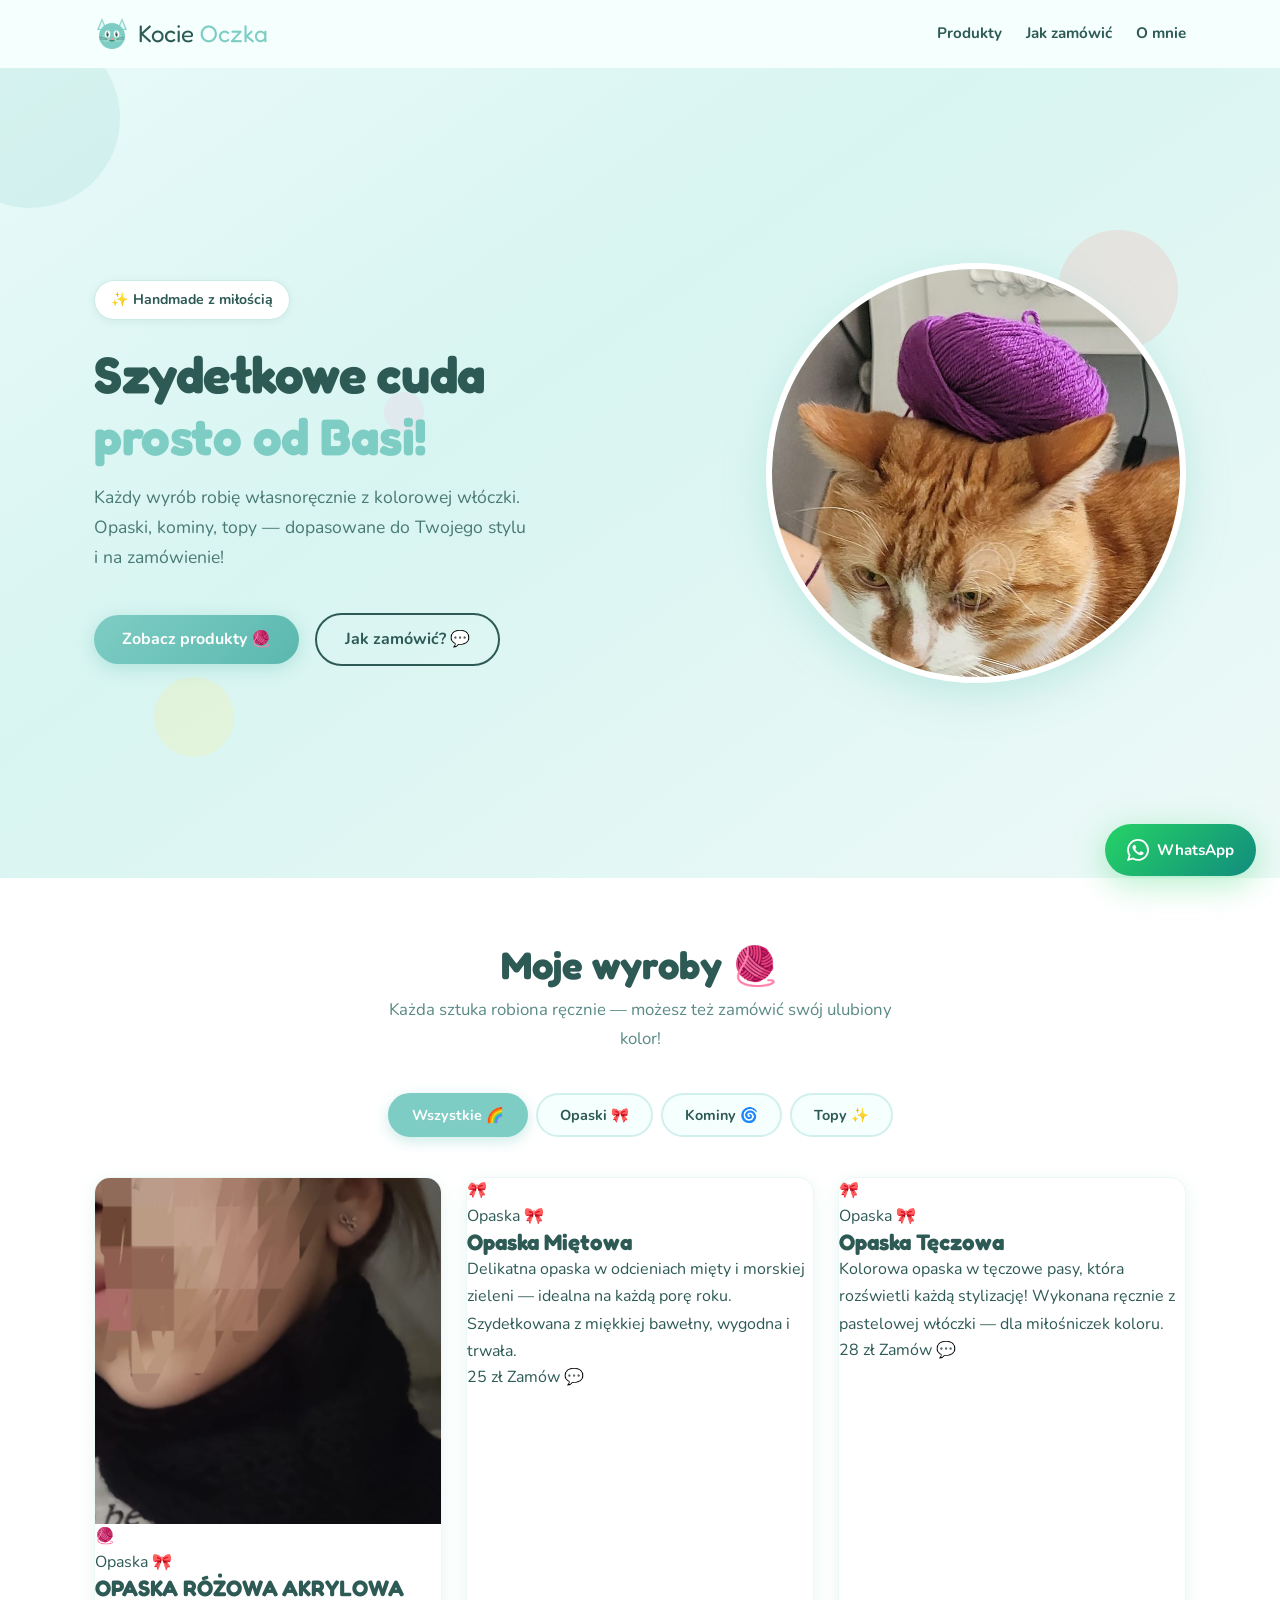
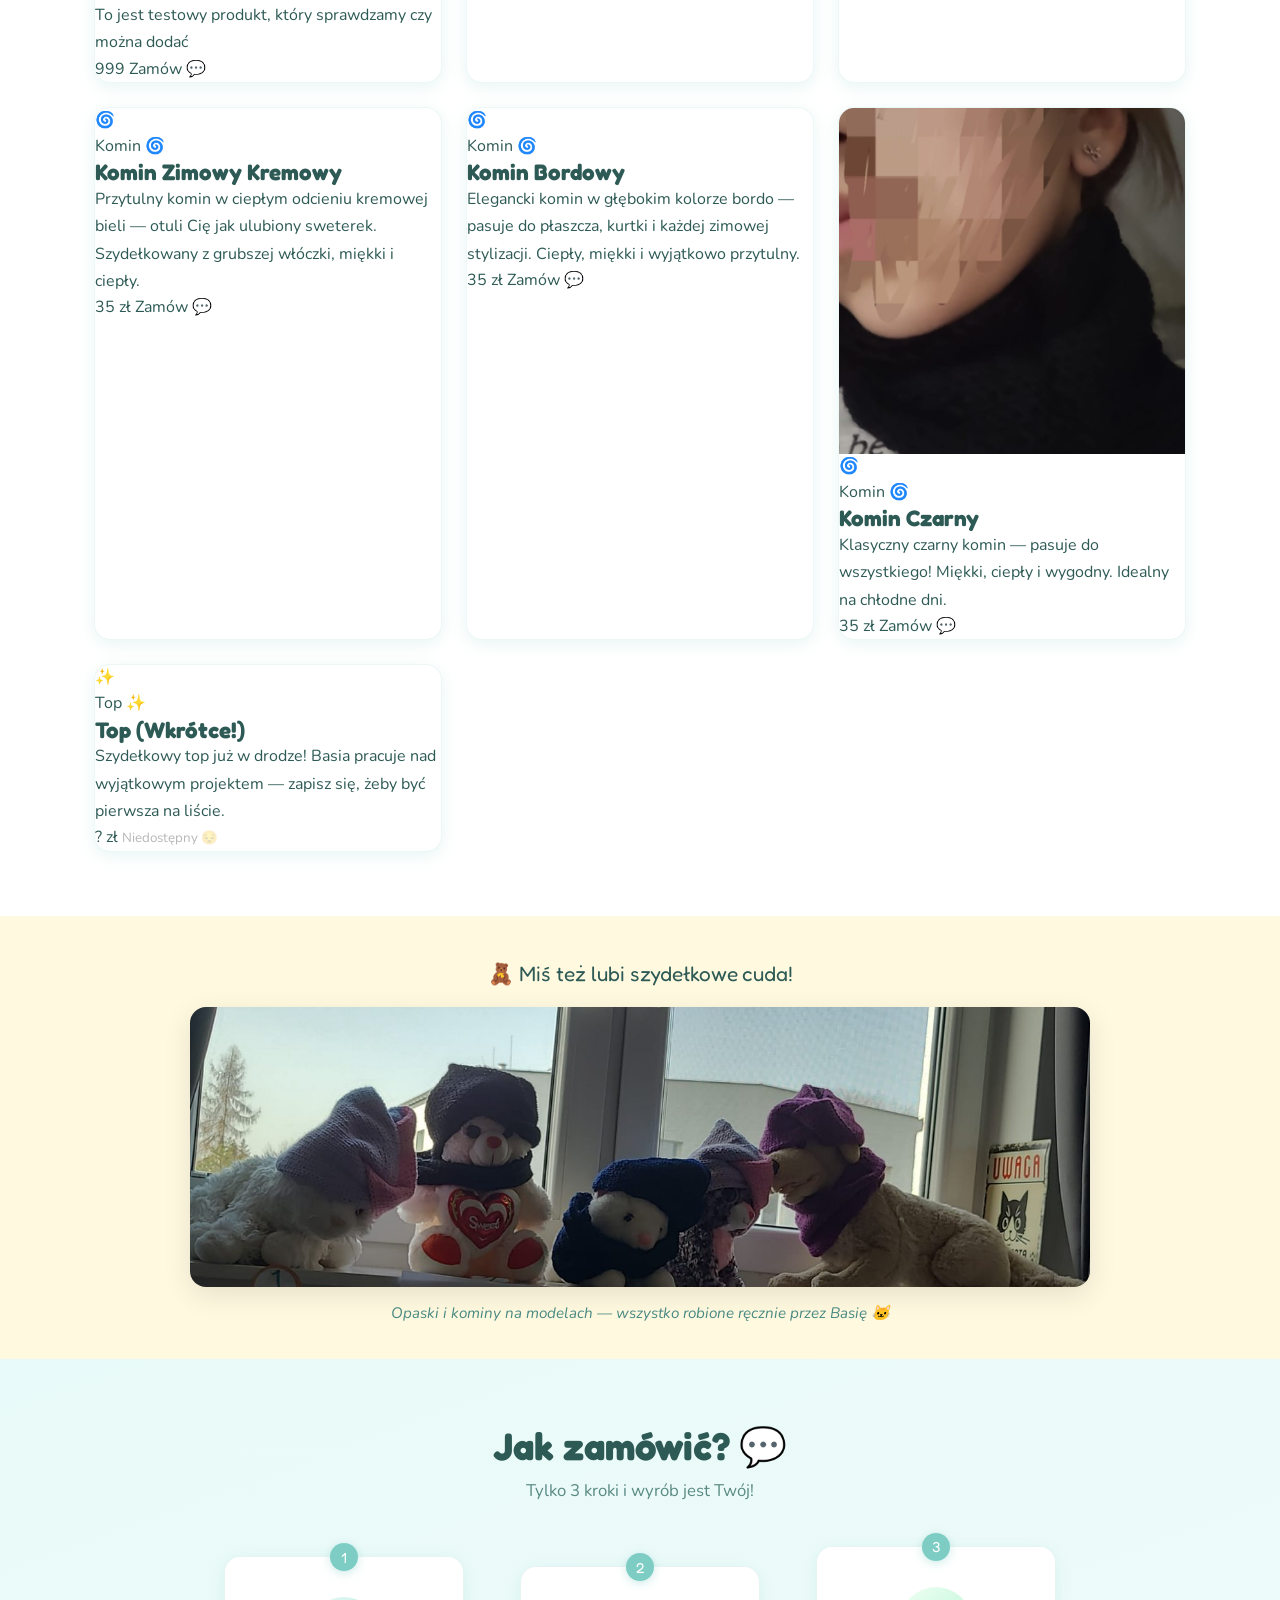
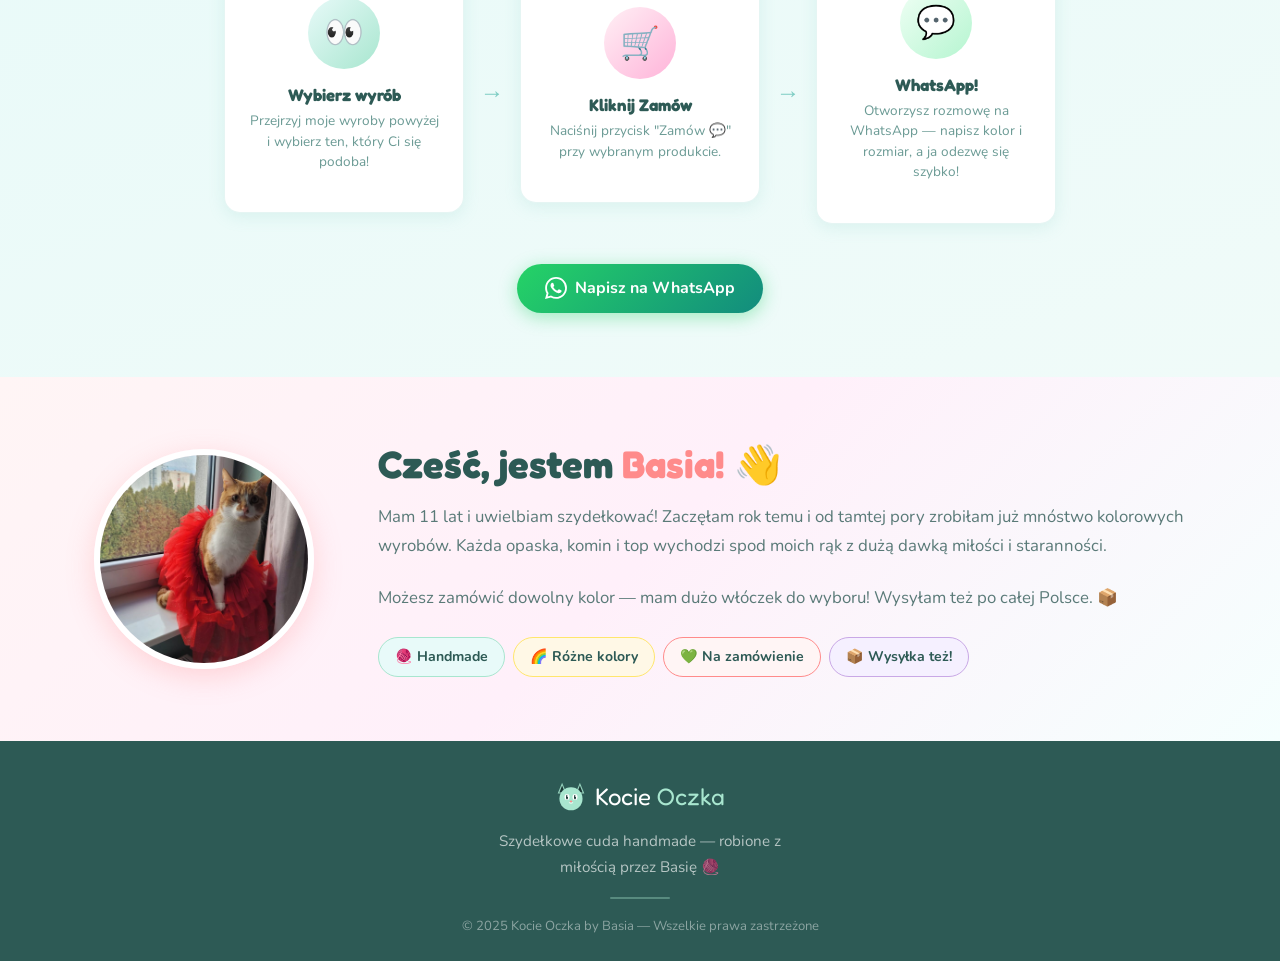
==== commit 79ee86c4: "Fix: usun zduplikowany inline JS z blednym nr WhatsApp, dodaj script.js" ====
--- a/index.html
+++ b/index.html
@@ -535,235 +535,9 @@
   WhatsApp
 </a>
 
-<!-- ============================================================
-     JAVASCRIPT
-     ============================================================ -->
-<script>
-(function() {
-  'use strict';
-
-  /* ─── Product Data ──────────────────────────────────────────── */
-  var WHATSAPP_NUMBER = '48XXXXXXXXX';
-
-  var products = [
-    {
-      id: 1,
-      name: 'Opaska Tęczowa',
-      category: 'opaski',
-      emoji: '🌈',
-      description: 'Kolorowa opaska szydełkowa z pastelowej włóczki. Bardzo miękka i wygodna, idealna na każdą porę roku.',
-      price: '18 zł',
-      image: ''
-    },
-    {
-      id: 2,
-      name: 'Komin Miętowy',
-      category: 'kominy',
-      emoji: '🌿',
-      description: 'Ciepły szydełkowy komin w miętowym kolorze. Delikatna splot, lekki i przewiewny — na jesień i zimę.',
-      price: '35 zł',
-      image: ''
-    },
-    {
-      id: 3,
-      name: 'Top Koralowy',
-      category: 'topy',
-      emoji: '🌸',
-      description: 'Letni top szydełkowy w koralowym kolorze. Na zamówienie — możliwa zmiana koloru i rozmiaru!',
-      price: '55 zł',
-      image: ''
-    },
-    {
-      id: 4,
-      name: 'Opaska Różowa',
-      category: 'opaski',
-      emoji: '🎀',
-      description: 'Słodka opaska w różowym kolorze z małą kokardką. Bardzo popularna wśród moich klientek!',
-      price: '20 zł',
-      image: ''
-    },
-    {
-      id: 5,
-      name: 'Komin Lawendowy',
-      category: 'kominy',
-      emoji: '💜',
-      description: 'Mięciutki komin w kolorze lawendy. Rozciągliwy splot — pasuje na wiele rozmiarów.',
-      price: '38 zł',
-      image: ''
-    },
-    {
-      id: 6,
-      name: 'Top Żółty Słonecznik',
-      category: 'topy',
-      emoji: '🌻',
-      description: 'Piękny top w słonecznikowym żółtym kolorze. Luźny krój, idealny na lato i festiwale!',
-      price: '58 zł',
-      image: ''
-    },
-    {
-      id: 7,
-      name: 'Opaska Lilac',
-      category: 'opaski',
-      emoji: '🔮',
-      description: 'Delikatna opaska w kolorze liliowym z wzorkiem ażurowym. Wygodna i stylowa.',
-      price: '22 zł',
-      image: ''
-    },
-    {
-      id: 8,
-      name: 'Komin Pomarańczowy',
-      category: 'kominy',
-      emoji: '🍊',
-      description: 'Energetyczny komin w ciepłym pomarańczowym kolorze. Wyrazisty i ciepły — na chłodne dni.',
-      price: '36 zł',
-      image: ''
-    }
-  ];
-
-  /* ─── Category label map ────────────────────────────────────── */
-  var categoryLabels = {
-    opaski: 'Opaska 🎀',
-    kominy: 'Komin 🌀',
-    topy:   'Top ✨'
-  };
-
-  /* ─── Build WhatsApp URL ────────────────────────────────────── */
-  function buildWAUrl(productName) {
-    var msg = 'Hej Basiu! Chciałabym zamówić: ' + productName + ' 🧶 Czy jest dostępne?';
-    return 'https://wa.me/' + WHATSAPP_NUMBER + '?text=' + encodeURIComponent(msg);
-  }
-
-  /* ─── Render product card ───────────────────────────────────── */
-  function renderCard(product) {
-    var badgeClass = 'badge-' + product.category;
-    var label = categoryLabels[product.category] || '';
-    var imageHTML;
-
-    if (product.image) {
-      imageHTML = '<img src="' + product.image + '" alt="' + product.name + '" loading="lazy" />';
-    } else {
-      imageHTML = '<div class="card-placeholder" aria-hidden="true">' + product.emoji + '</div>';
-    }
-
-    var waUrl = buildWAUrl(product.name);
-
-    return '<article class="product-card" role="listitem" data-category="' + product.category + '">' +
-      '<div class="card-image-wrap">' +
-        imageHTML +
-        '<span class="card-badge ' + badgeClass + '">' + label + '</span>' +
-      '</div>' +
-      '<div class="card-body">' +
-        '<h3 class="card-name">' + product.name + '</h3>' +
-        '<p class="card-desc">' + product.description + '</p>' +
-        '<div class="card-footer">' +
-          '<span class="card-price">' + product.price + '</span>' +
-          '<a href="' + waUrl + '" class="card-order-btn" target="_blank" rel="noopener noreferrer" aria-label="Zamów ' + product.name + ' przez WhatsApp">Zamów 💬</a>' +
-        '</div>' +
-      '</div>' +
-    '</article>';
-  }
-
-  /* ─── Render grid ───────────────────────────────────────────── */
-  function renderGrid(filter) {
-    var grid = document.getElementById('products-grid');
-    if (!grid) return;
-
-    var filtered = filter === 'all'
-      ? products
-      : products.filter(function(p) { return p.category === filter; });
-
-    if (filtered.length === 0) {
-      grid.innerHTML = '<p style="grid-column:1/-1;text-align:center;padding:40px;color:#6a9a94;font-weight:600;">Brak wyrobów w tej kategorii — wróć wkrótce! 🧶</p>';
-      return;
-    }
-
-    grid.innerHTML = filtered.map(renderCard).join('');
-  }
-
-  /* ─── Filter tabs ───────────────────────────────────────────── */
-  function initFilters() {
-    var tabs = document.querySelectorAll('.filter-btn');
-    tabs.forEach(function(btn) {
-      btn.addEventListener('click', function() {
-        tabs.forEach(function(t) {
-          t.classList.remove('active');
-          t.setAttribute('aria-pressed', 'false');
-        });
-        btn.classList.add('active');
-        btn.setAttribute('aria-pressed', 'true');
-        var filter = btn.getAttribute('data-filter');
-        renderGrid(filter);
-      });
-    });
-
-    tabs.forEach(function(btn) {
-      btn.setAttribute('aria-pressed', btn.classList.contains('active') ? 'true' : 'false');
-    });
-  }
-
-  /* ─── Sticky header scroll class ────────────────────────────── */
-  function initScrollHeader() {
-    var header = document.getElementById('site-header');
-    if (!header) return;
-
-    var onScroll = function() {
-      if (window.scrollY > 10) {
-        header.classList.add('scrolled');
-      } else {
-        header.classList.remove('scrolled');
-      }
-    };
-
-    window.addEventListener('scroll', onScroll, { passive: true });
-    onScroll();
-  }
-
-  /* ─── Hamburger mobile menu ──────────────────────────────────── */
-  function initHamburger() {
-    var hamburger = document.getElementById('hamburger');
-    var header    = document.getElementById('site-header');
-    if (!hamburger || !header) return;
-
-    hamburger.addEventListener('click', function() {
-      var isOpen = header.classList.toggle('nav-open');
-      hamburger.setAttribute('aria-expanded', isOpen ? 'true' : 'false');
-    });
-
-    /* Close menu when a nav link is clicked */
-    var navLinks = document.querySelectorAll('.nav-links a');
-    navLinks.forEach(function(link) {
-      link.addEventListener('click', function() {
-        header.classList.remove('nav-open');
-        hamburger.setAttribute('aria-expanded', 'false');
-      });
-    });
-
-    /* Close on outside click */
-    document.addEventListener('click', function(e) {
-      if (!header.contains(e.target)) {
-        header.classList.remove('nav-open');
-        hamburger.setAttribute('aria-expanded', 'false');
-      }
-    });
-  }
-
-  /* ─── Simulate loading delay, then render ───────────────────── */
-  function initProducts() {
-    setTimeout(function() {
-      renderGrid('all');
-      initFilters();
-    }, 600);
-  }
-
-  /* ─── Boot ───────────────────────────────────────────────────── */
-  document.addEventListener('DOMContentLoaded', function() {
-    initScrollHeader();
-    initHamburger();
-    initProducts();
-  });
-
-})();
-</script>
+
+<script src="script.js"></script>
+
 
 </body>
 </html>
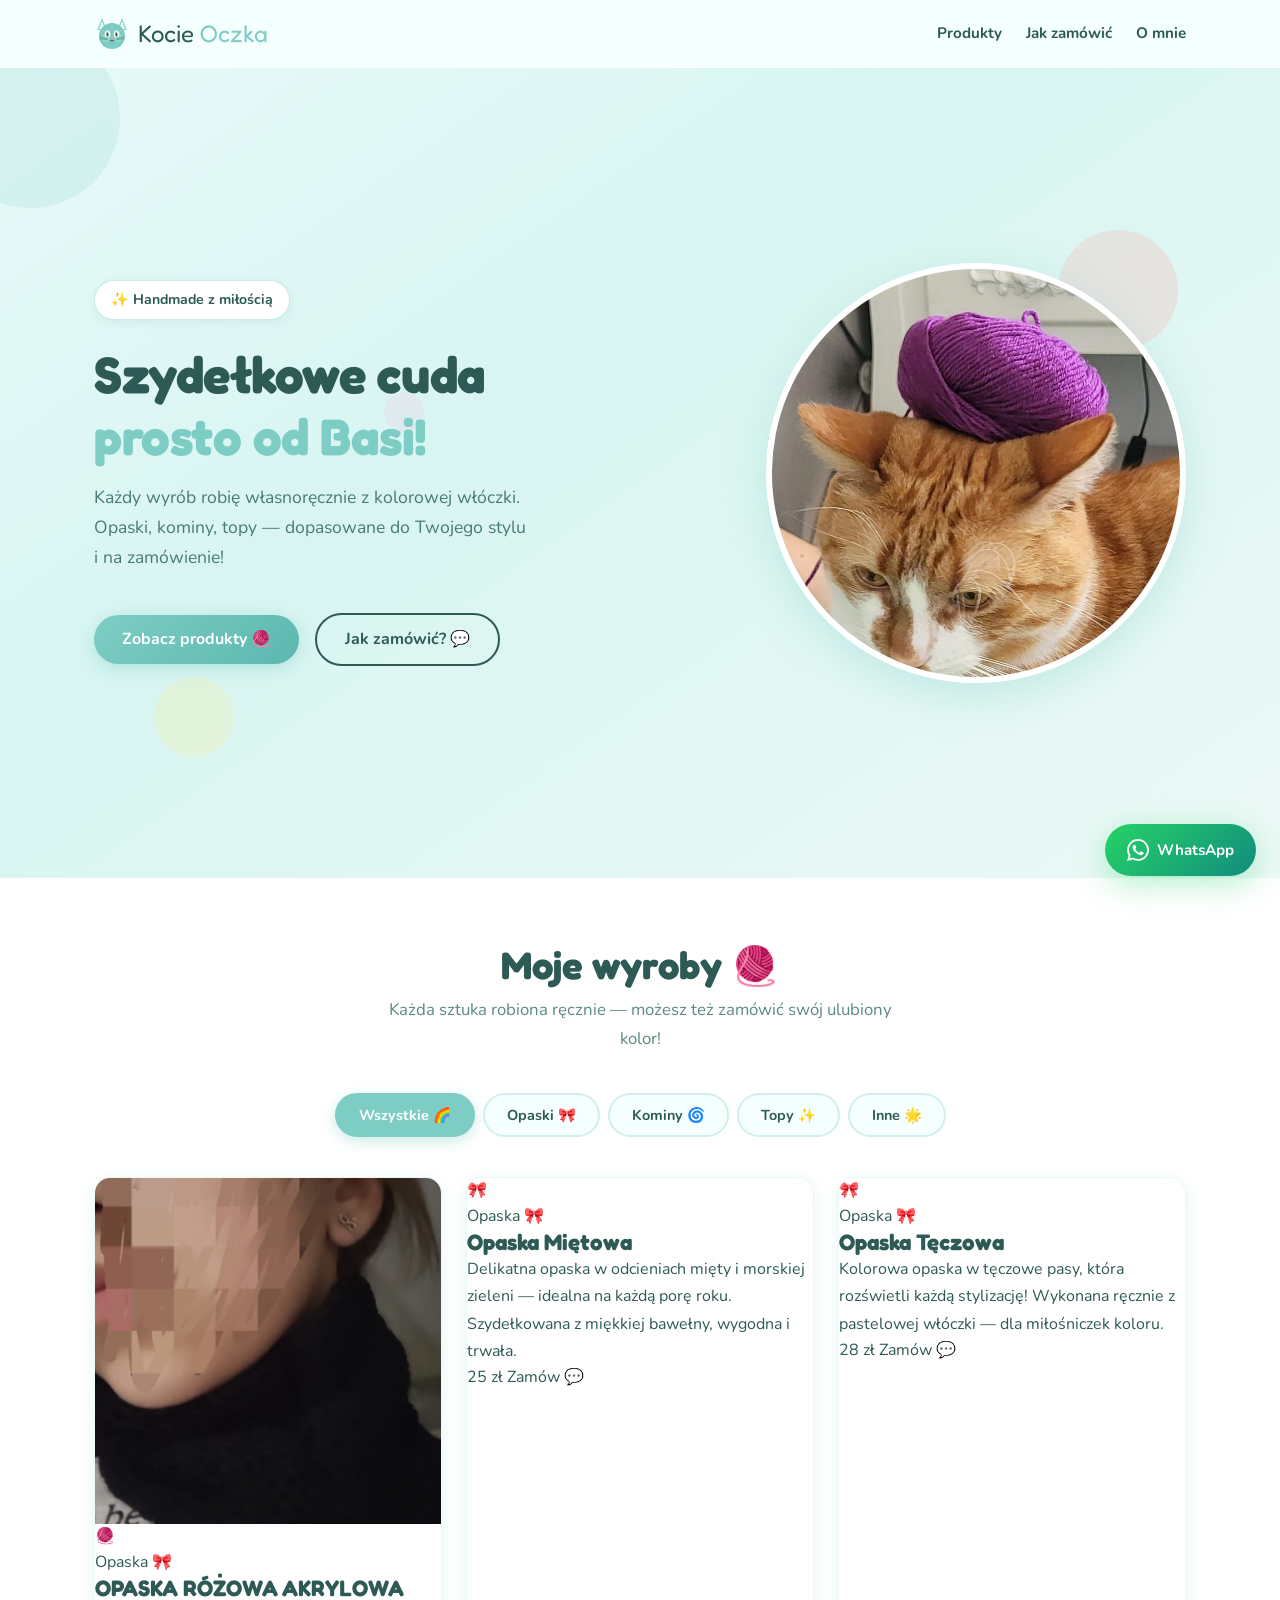
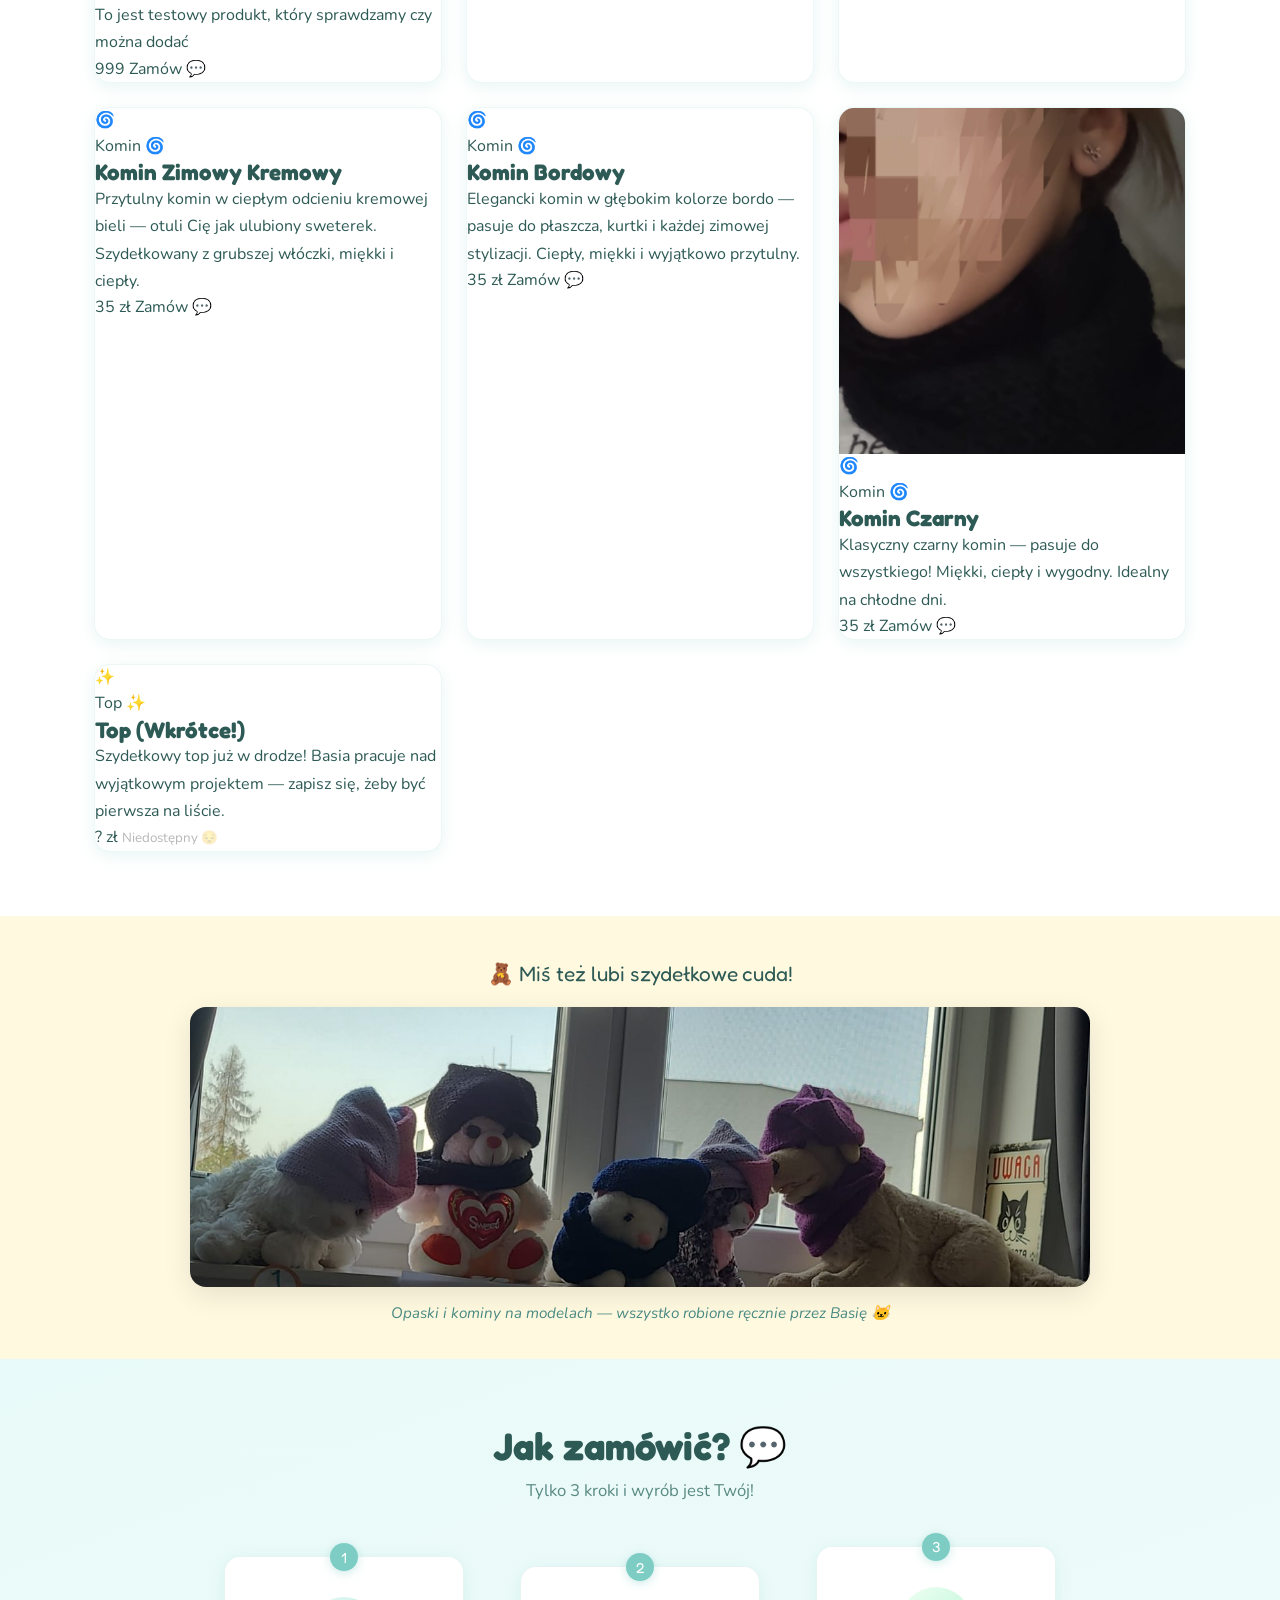
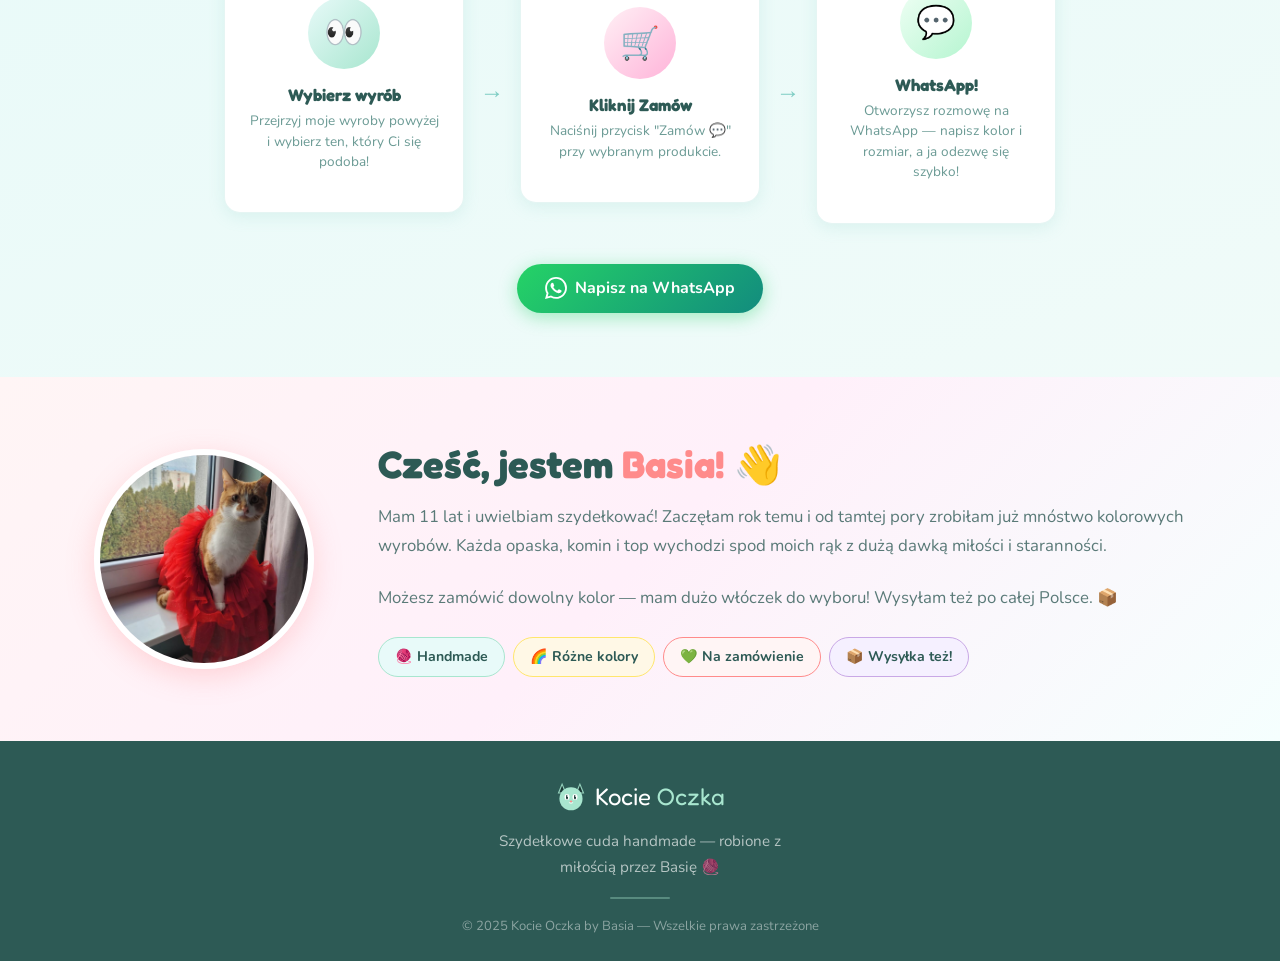
==== commit 5a901503: "Dodaj kategorie: Inne" ====
--- a/index.html
+++ b/index.html
@@ -274,6 +274,7 @@
       <button class="filter-btn" data-filter="opaski">Opaski 🎀</button>
       <button class="filter-btn" data-filter="kominy">Kominy 🌀</button>
       <button class="filter-btn" data-filter="topy">Topy ✨</button>
+      <button class="filter-btn" data-filter="inne">Inne 🌟</button>
     </div>
 
     <!-- Products grid — filled by JS -->
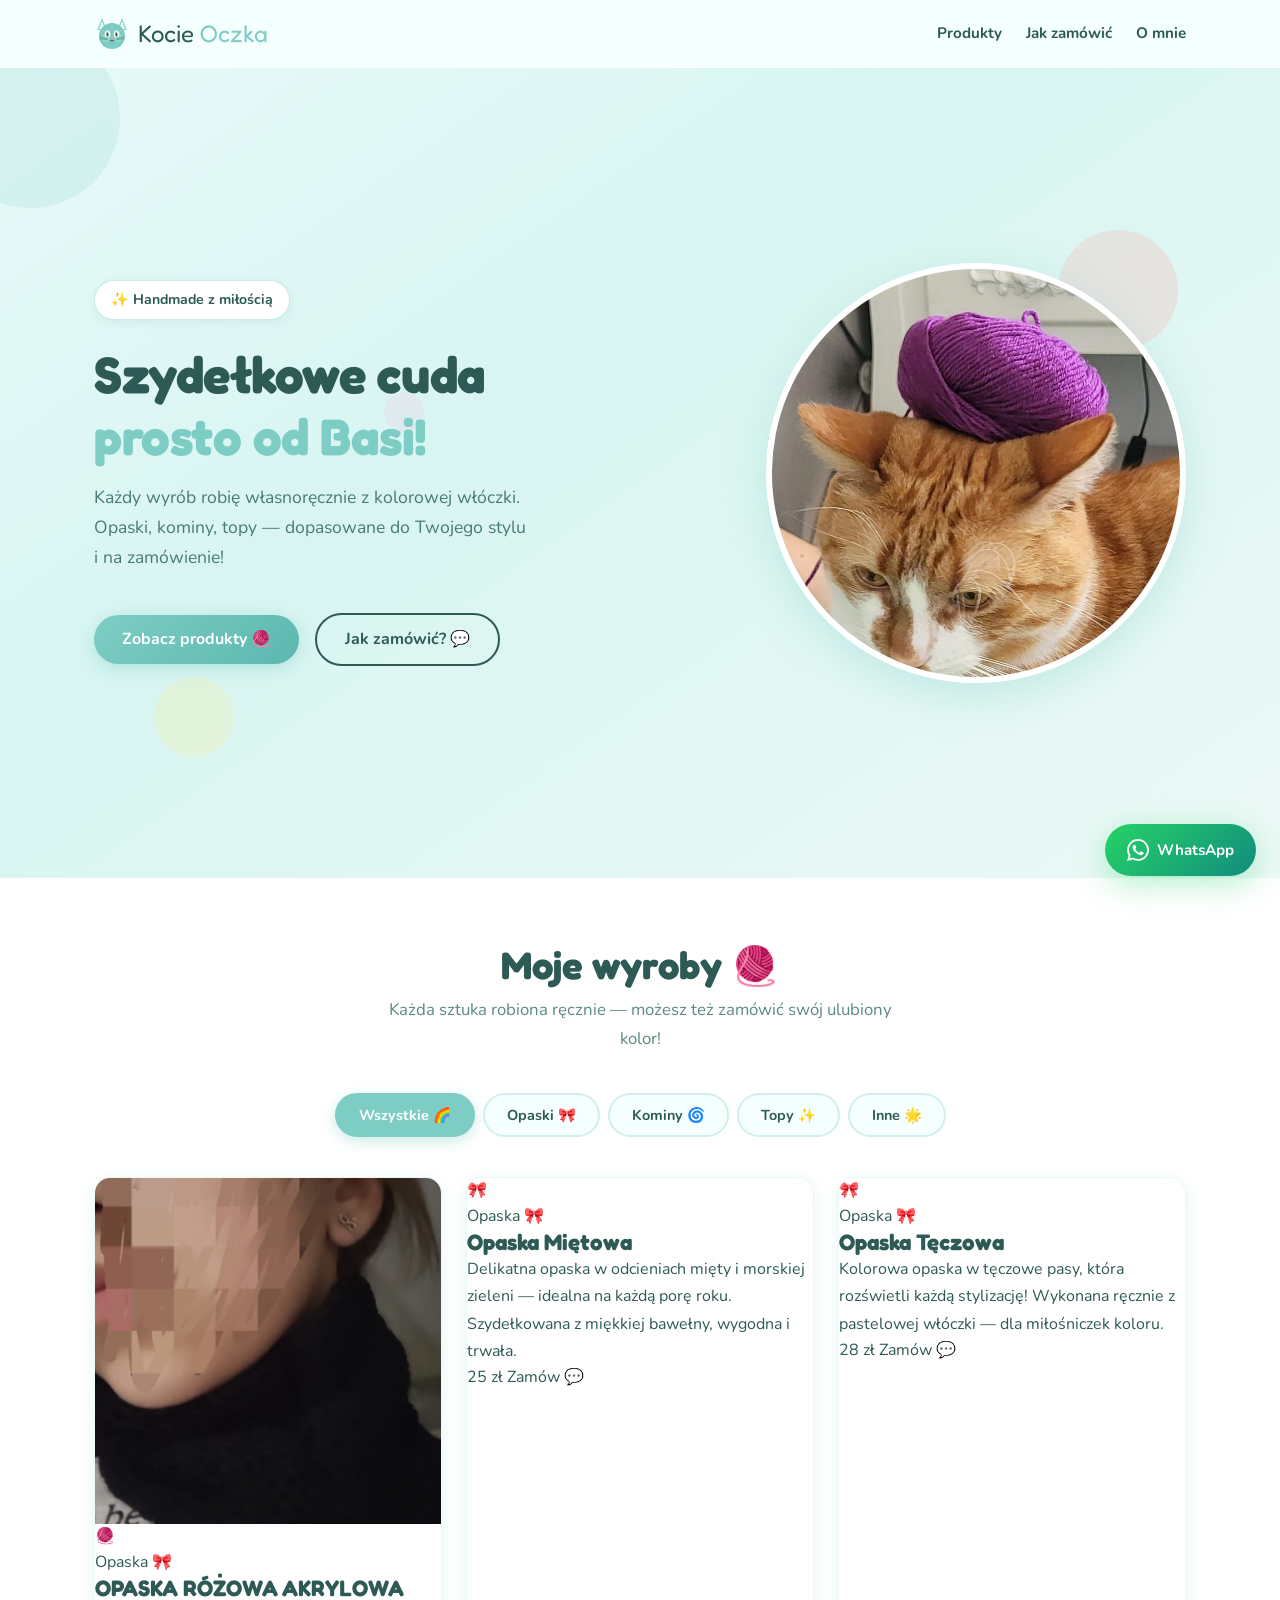
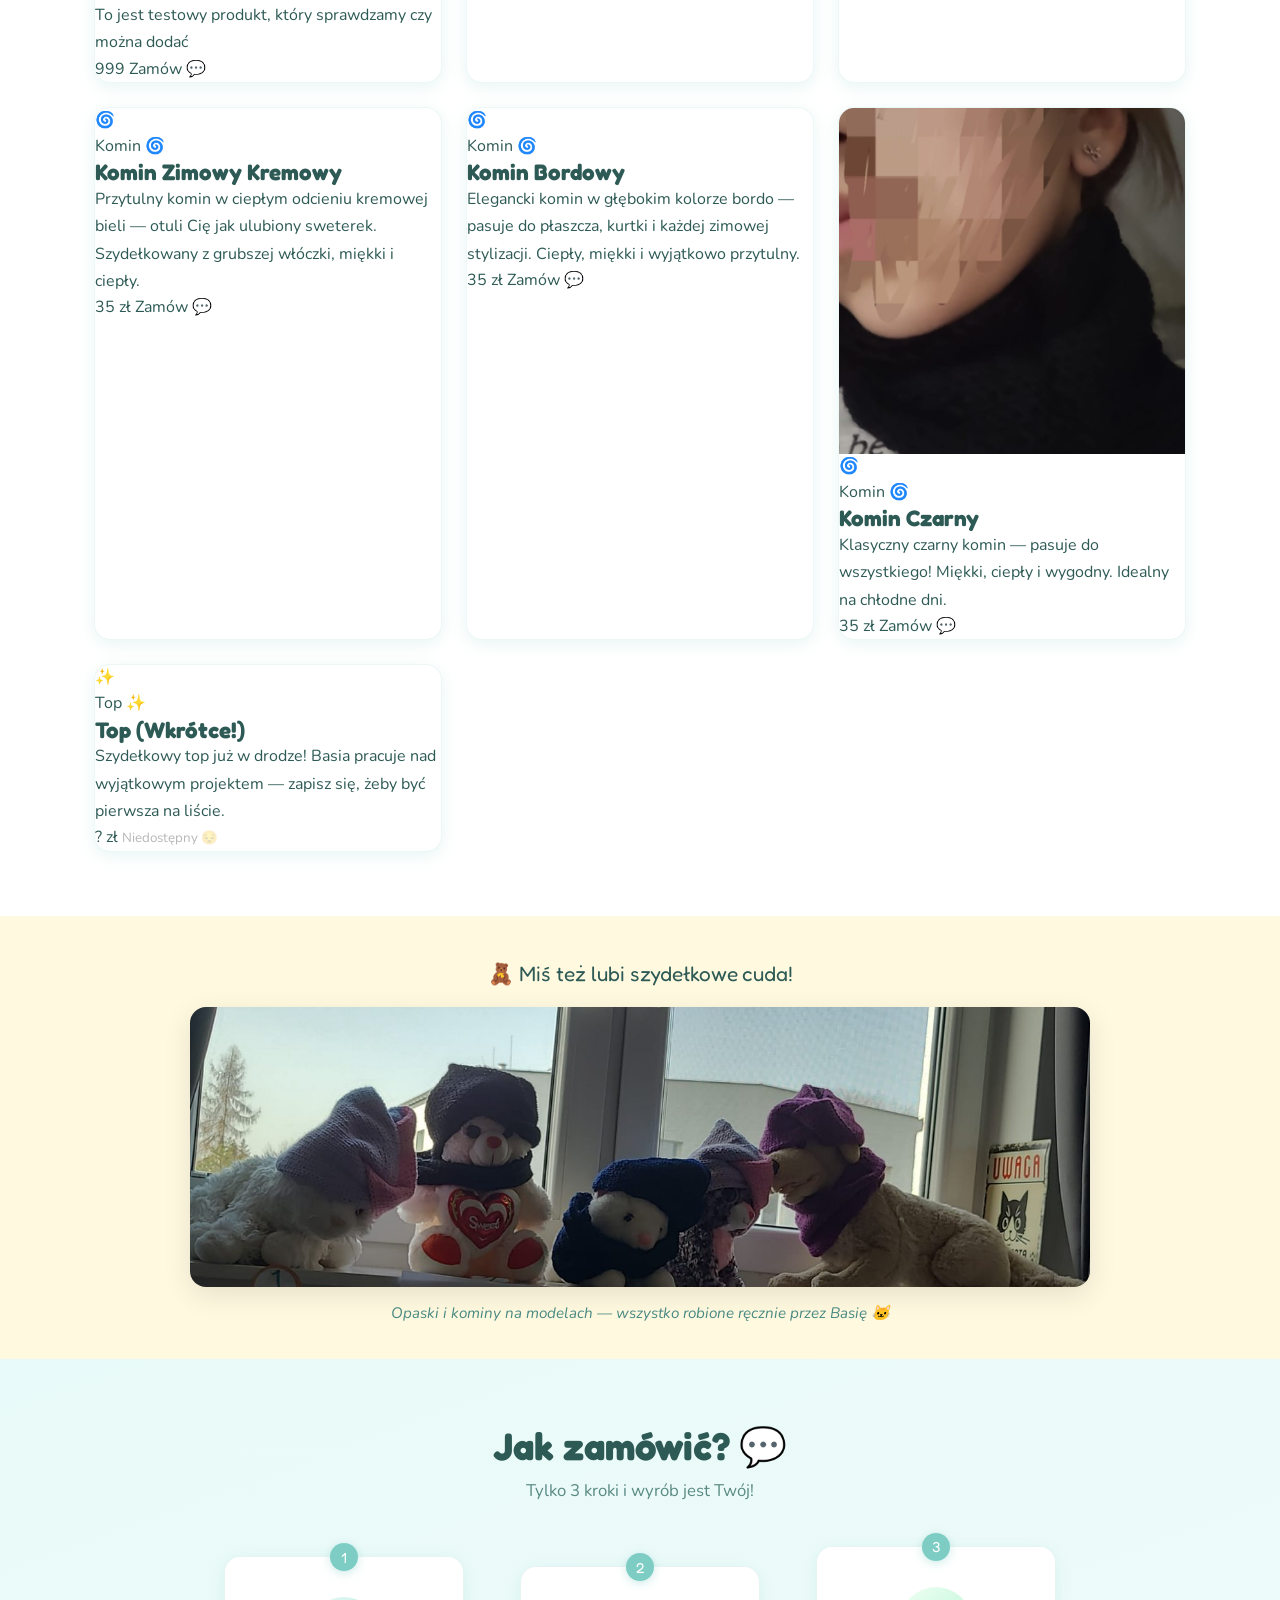
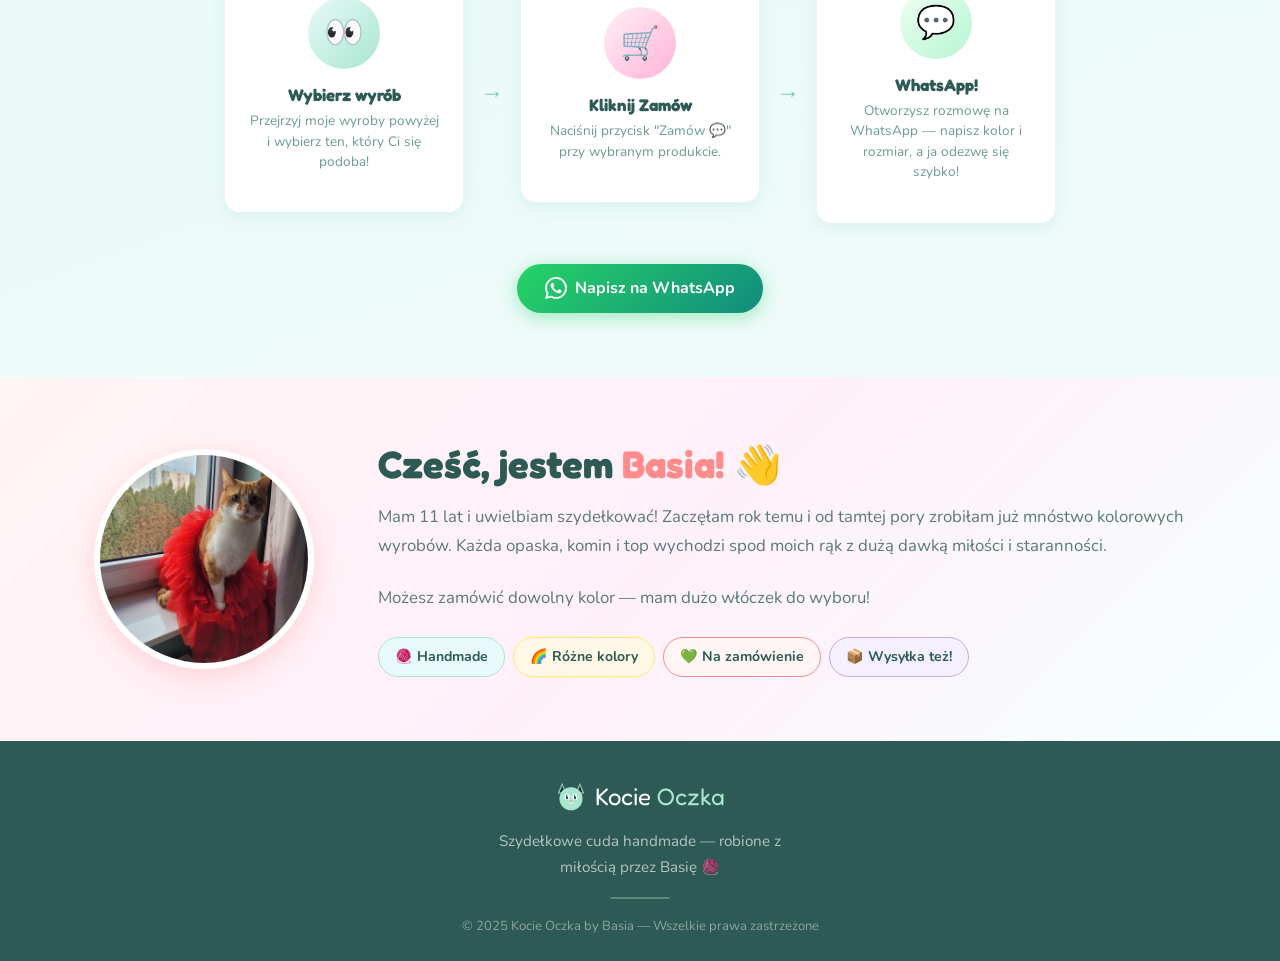
==== commit 8749e5e0: "Usun zdanie o wysylce" ====
--- a/index.html
+++ b/index.html
@@ -473,7 +473,7 @@
           Każda opaska, komin i top wychodzi spod moich rąk z dużą dawką miłości i staranności.
         </p>
         <p>
-          Możesz zamówić dowolny kolor — mam dużo włóczek do wyboru! Wysyłam też po całej Polsce. 📦
+          Możesz zamówić dowolny kolor — mam dużo włóczek do wyboru!
         </p>
         <div class="about-tags" role="list" aria-label="Tagi o Basi i wyrobach">
           <span class="about-tag tag-1" role="listitem">🧶 Handmade</span>
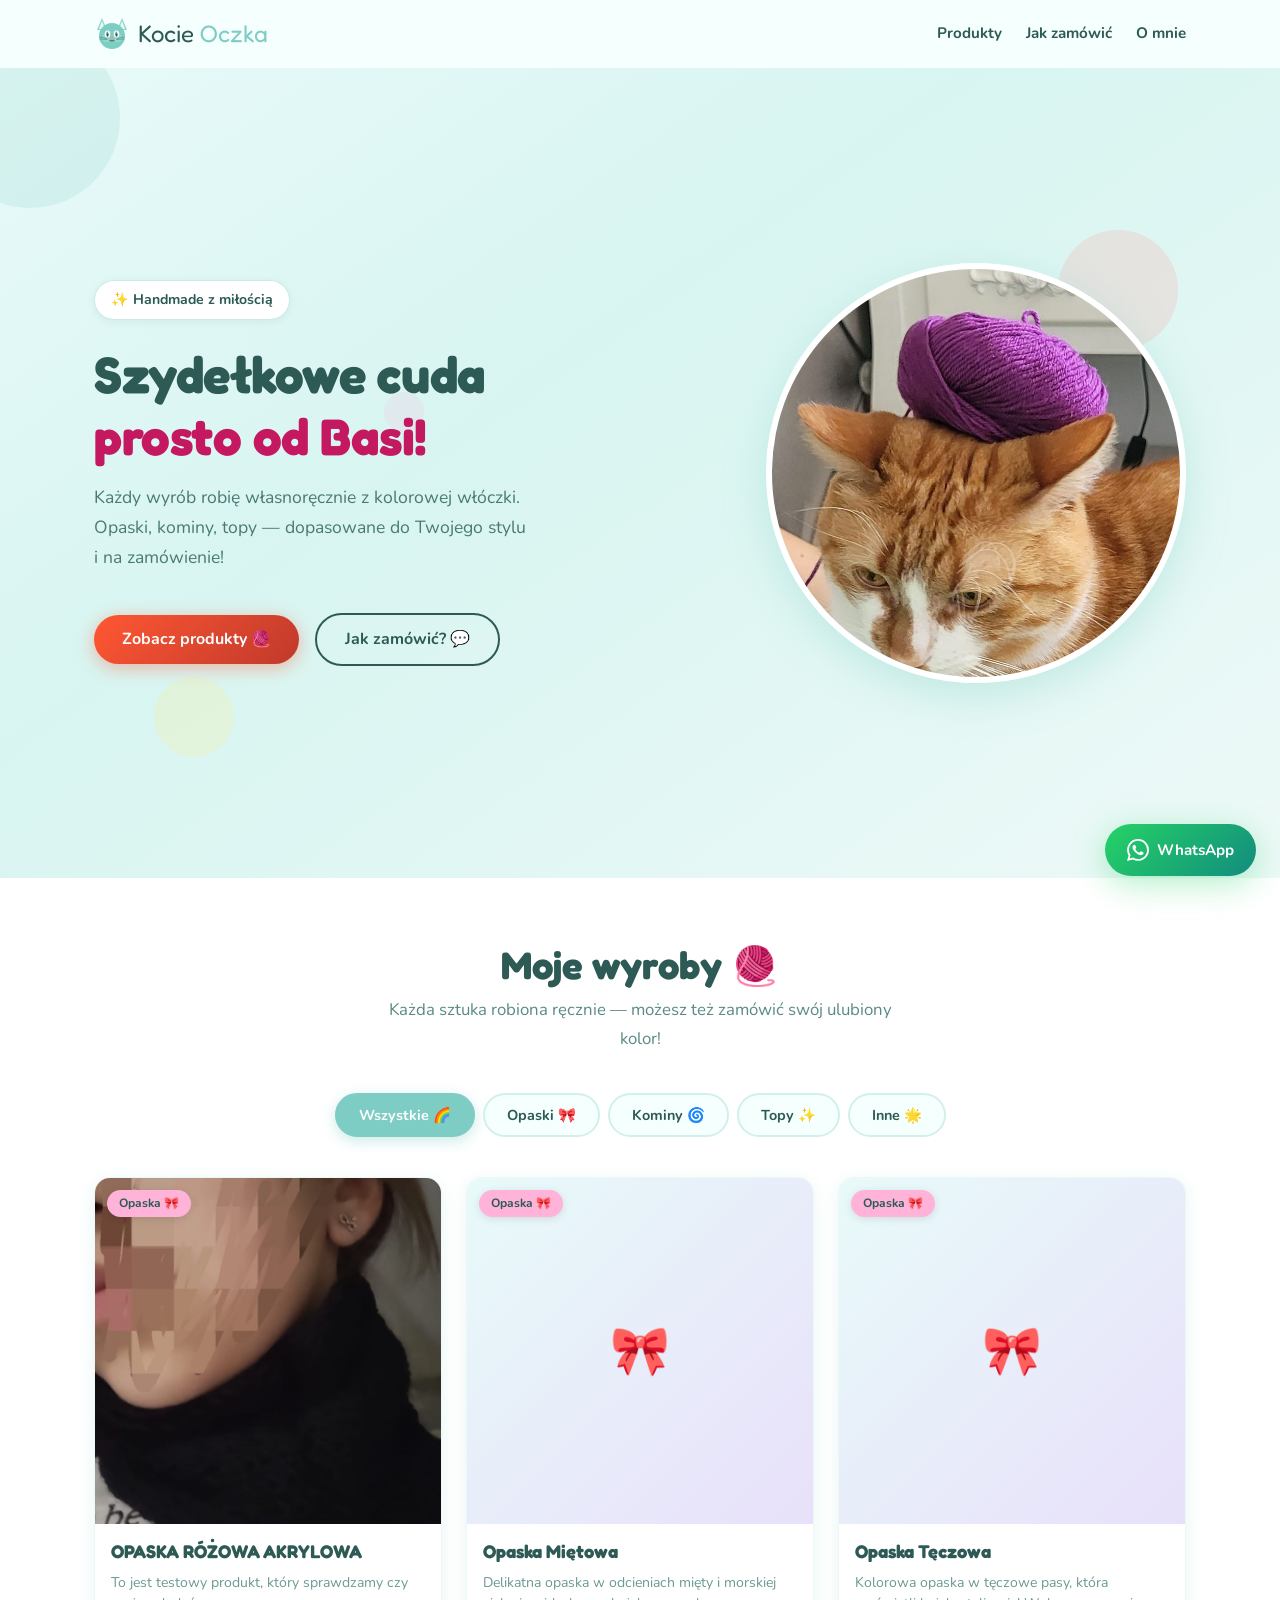
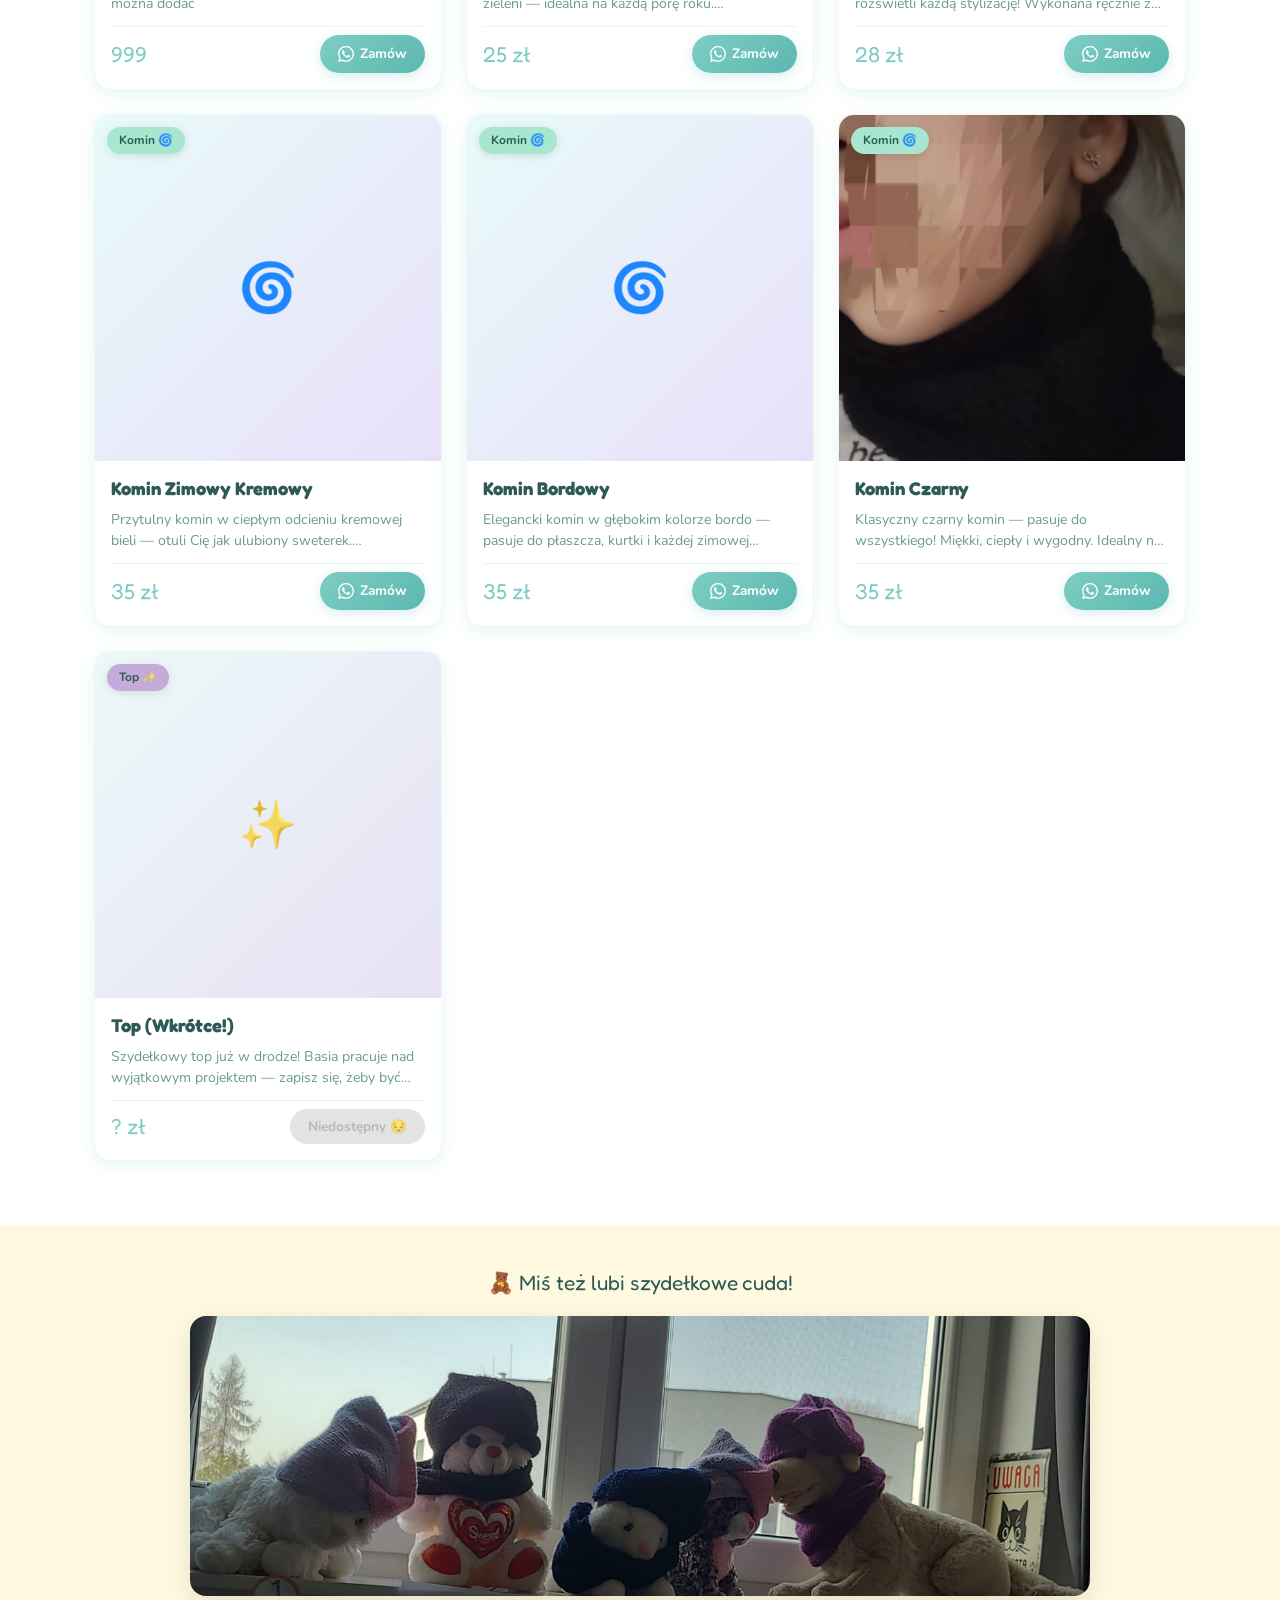
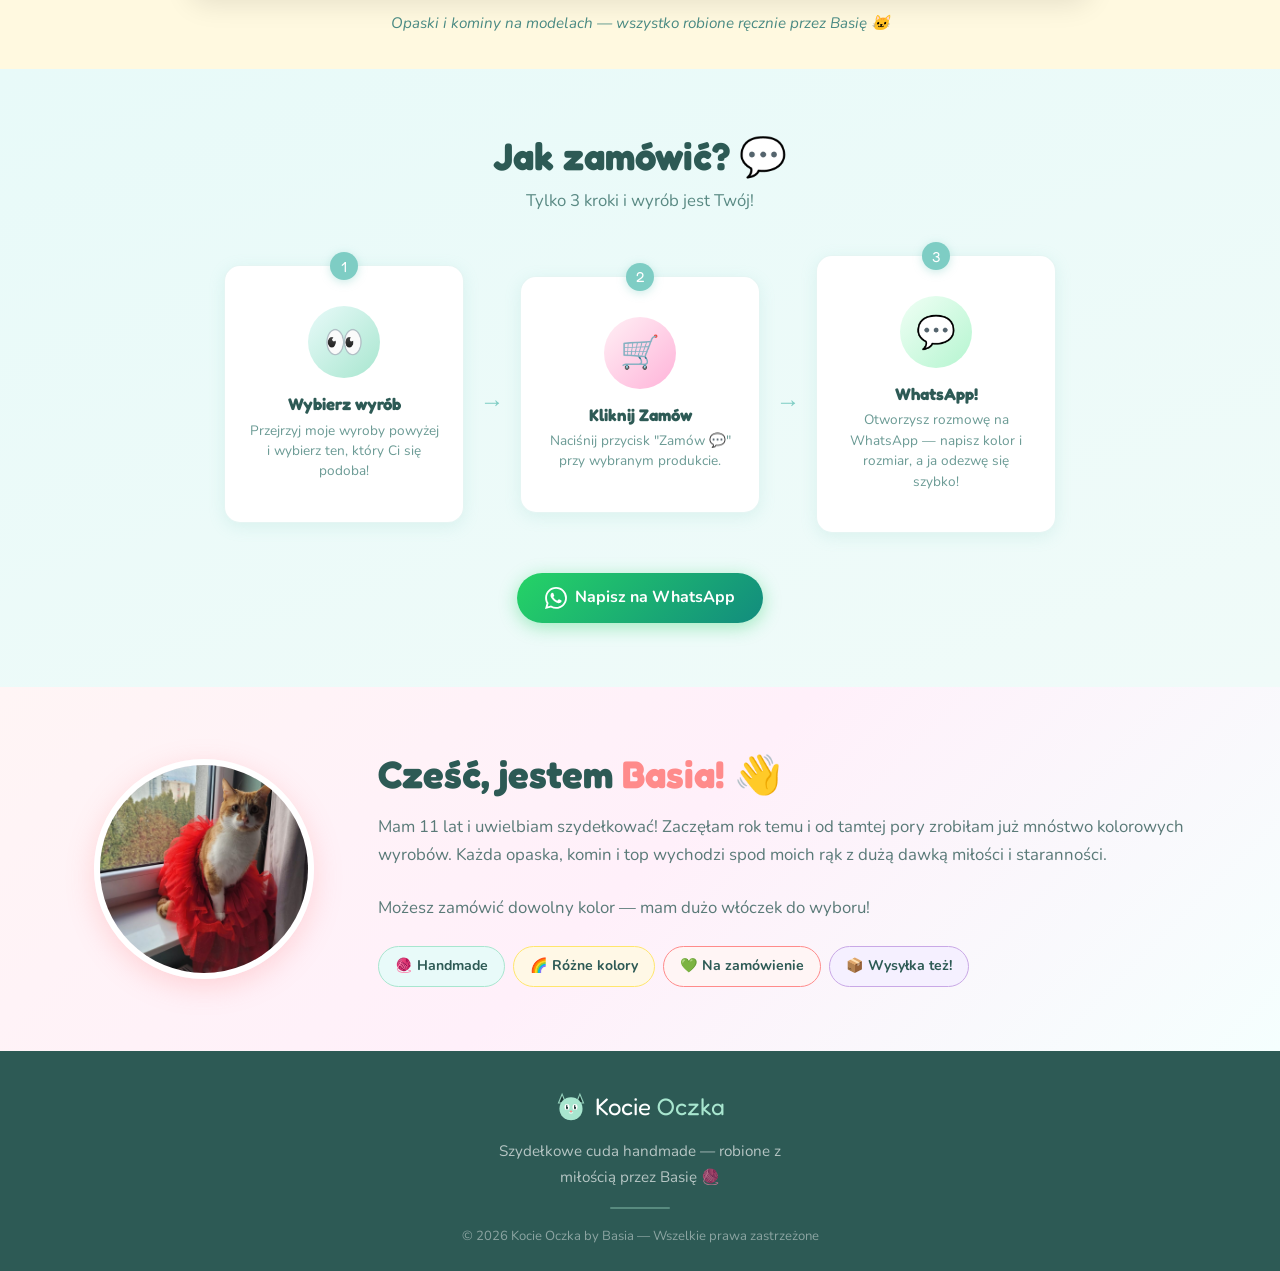
==== commit 6c918a65: "fix: 7 bugów — CSS/JS mismatch kart produktów + hamburger + drobne - Naprawiono 9 niezgodności nazw " ====
--- a/index.html
+++ b/index.html
@@ -62,7 +62,7 @@
       </ul>
 
       <!-- Hamburger for mobile -->
-      <button class="hamburger" id="hamburger" aria-label="Otwórz menu" aria-expanded="false" aria-controls="main-nav">
+      <button class="hamburger" id="hamburger" onclick="toggleNav()" aria-label="Otwórz menu" aria-expanded="false">
         <span></span>
         <span></span>
         <span></span>
@@ -517,7 +517,7 @@
 
     <div class="footer-divider"></div>
 
-    <p class="footer-copy">&copy; 2025 Kocie Oczka by Basia &mdash; Wszelkie prawa zastrzeżone</p>
+    <p class="footer-copy">&copy; 2026 Kocie Oczka by Basia &mdash; Wszelkie prawa zastrzeżone</p>
 
   </div>
 </footer>
--- a/style.css
+++ b/style.css
@@ -161,15 +161,15 @@
 .btn:active { transform: scale(0.97); }
 
 .btn-primary {
-  background: linear-gradient(135deg, var(--mint-primary), #5bb8af);
+  background: linear-gradient(135deg, #FF5733, #C0392B);
   color: var(--white);
-  box-shadow: 0 4px 18px rgba(126, 205, 196, 0.45);
+  box-shadow: 0 4px 18px rgba(255, 87, 51, 0.4);
 }
 
 .btn-primary:hover {
-  background: linear-gradient(135deg, #6bbdb4, #4aa89f);
+  background: linear-gradient(135deg, #e84e2c, #a93226);
   transform: translateY(-2px);
-  box-shadow: 0 6px 24px rgba(126, 205, 196, 0.55);
+  box-shadow: 0 6px 24px rgba(255, 87, 51, 0.55);
 }
 
 .btn-outline {
@@ -413,7 +413,7 @@
 }
 
 .hero-content h1 span {
-  color: var(--mint-primary);
+  color: #C41860;
 }
 
 .hero-content p {
@@ -539,38 +539,45 @@
 }
 
 /* Card image wrapper */
-.card-image-wrap {
+.product-image-wrap {
   position: relative;
   aspect-ratio: 1 / 1;
   overflow: hidden;
   background: linear-gradient(135deg, var(--mint-pale), #e8e0fa);
 }
 
-.card-image-wrap img {
+.product-image-wrap img {
+  position: absolute;
+  top: 0;
+  left: 0;
   width: 100%;
   height: 100%;
   object-fit: cover;
   transition: transform var(--transition-slow);
-}
-
-.product-card:hover .card-image-wrap img {
+  z-index: 2;
+}
+
+.product-card:hover .product-image-wrap img {
   transform: scale(1.06);
 }
 
-/* Placeholder (no image) */
-.card-placeholder {
+/* Emoji placeholder — zawsze w DOM, przykryte przez zdjęcie gdy je ma */
+.product-emoji-placeholder {
+  position: absolute;
+  top: 0;
+  left: 0;
   width: 100%;
   height: 100%;
-  background: linear-gradient(135deg, var(--mint-pale) 0%, #e8e0fa 100%);
   display: flex;
   align-items: center;
   justify-content: center;
   font-size: 48px;
   line-height: 1;
+  z-index: 1;
 }
 
 /* Category badge on card */
-.card-badge {
+.category-badge {
   position: absolute;
   top: 12px;
   left: 12px;
@@ -581,14 +588,16 @@
   font-size: 0.75rem;
   color: var(--dark);
   box-shadow: 0 2px 8px rgba(0,0,0,0.1);
+  z-index: 3;
 }
 
 .badge-opaski { background: var(--cat-opaski); }
 .badge-kominy { background: var(--cat-kominy); }
 .badge-topy   { background: var(--cat-topy); }
+.badge-inne   { background: var(--yellow); }
 
 /* Card body */
-.card-body {
+.product-info {
   padding: var(--space-md);
   flex: 1;
   display: flex;
@@ -596,14 +605,14 @@
   gap: var(--space-sm);
 }
 
-.card-name {
+.product-name {
   font-family: var(--font-heading);
   font-size: 1.15rem;
   color: var(--dark);
   line-height: 1.3;
 }
 
-.card-desc {
+.product-desc {
   font-size: 0.88rem;
   color: #6a9a94;
   line-height: 1.5;
@@ -614,7 +623,7 @@
   flex: 1;
 }
 
-.card-footer {
+.product-footer {
   display: flex;
   align-items: center;
   justify-content: space-between;
@@ -623,13 +632,13 @@
   border-top: 1.5px solid rgba(126, 205, 196, 0.2);
 }
 
-.card-price {
+.product-price {
   font-family: var(--font-heading);
   font-size: 1.35rem;
   color: var(--mint-primary);
 }
 
-.card-order-btn {
+.btn-order {
   display: inline-flex;
   align-items: center;
   gap: 6px;
@@ -643,12 +652,37 @@
   text-decoration: none;
   transition: all var(--transition);
   box-shadow: 0 3px 12px rgba(126, 205, 196, 0.35);
-}
-
-.card-order-btn:hover {
+  border: none;
+  cursor: pointer;
+}
+
+.btn-order:hover {
   background: linear-gradient(135deg, #25D366, #128C7E);
   transform: translateY(-1px);
   box-shadow: 0 5px 16px rgba(37, 211, 102, 0.4);
+}
+
+.btn-order.btn-disabled {
+  background: #d8d8d8;
+  color: #999;
+  box-shadow: none;
+  cursor: not-allowed;
+  opacity: 0.7;
+}
+
+.btn-order.btn-disabled:hover {
+  transform: none;
+  background: #d8d8d8;
+  box-shadow: none;
+}
+
+/* Niedostępny produkt */
+.product-card.unavailable {
+  opacity: 0.8;
+}
+
+.product-card.unavailable .product-image-wrap {
+  filter: grayscale(25%);
 }
 
 /* ─── HOW TO ORDER SECTION ───────────────────────────────────── */
@@ -1062,6 +1096,11 @@
   }
 }
 
+/* ─── Filter: hidden cards ───────────────────────────────────── */
+.product-card.hidden {
+  display: none !important;
+}
+
 /* ─── Print / reduced motion ─────────────────────────────────── */
 @media (prefers-reduced-motion: reduce) {
   *, *::before, *::after {
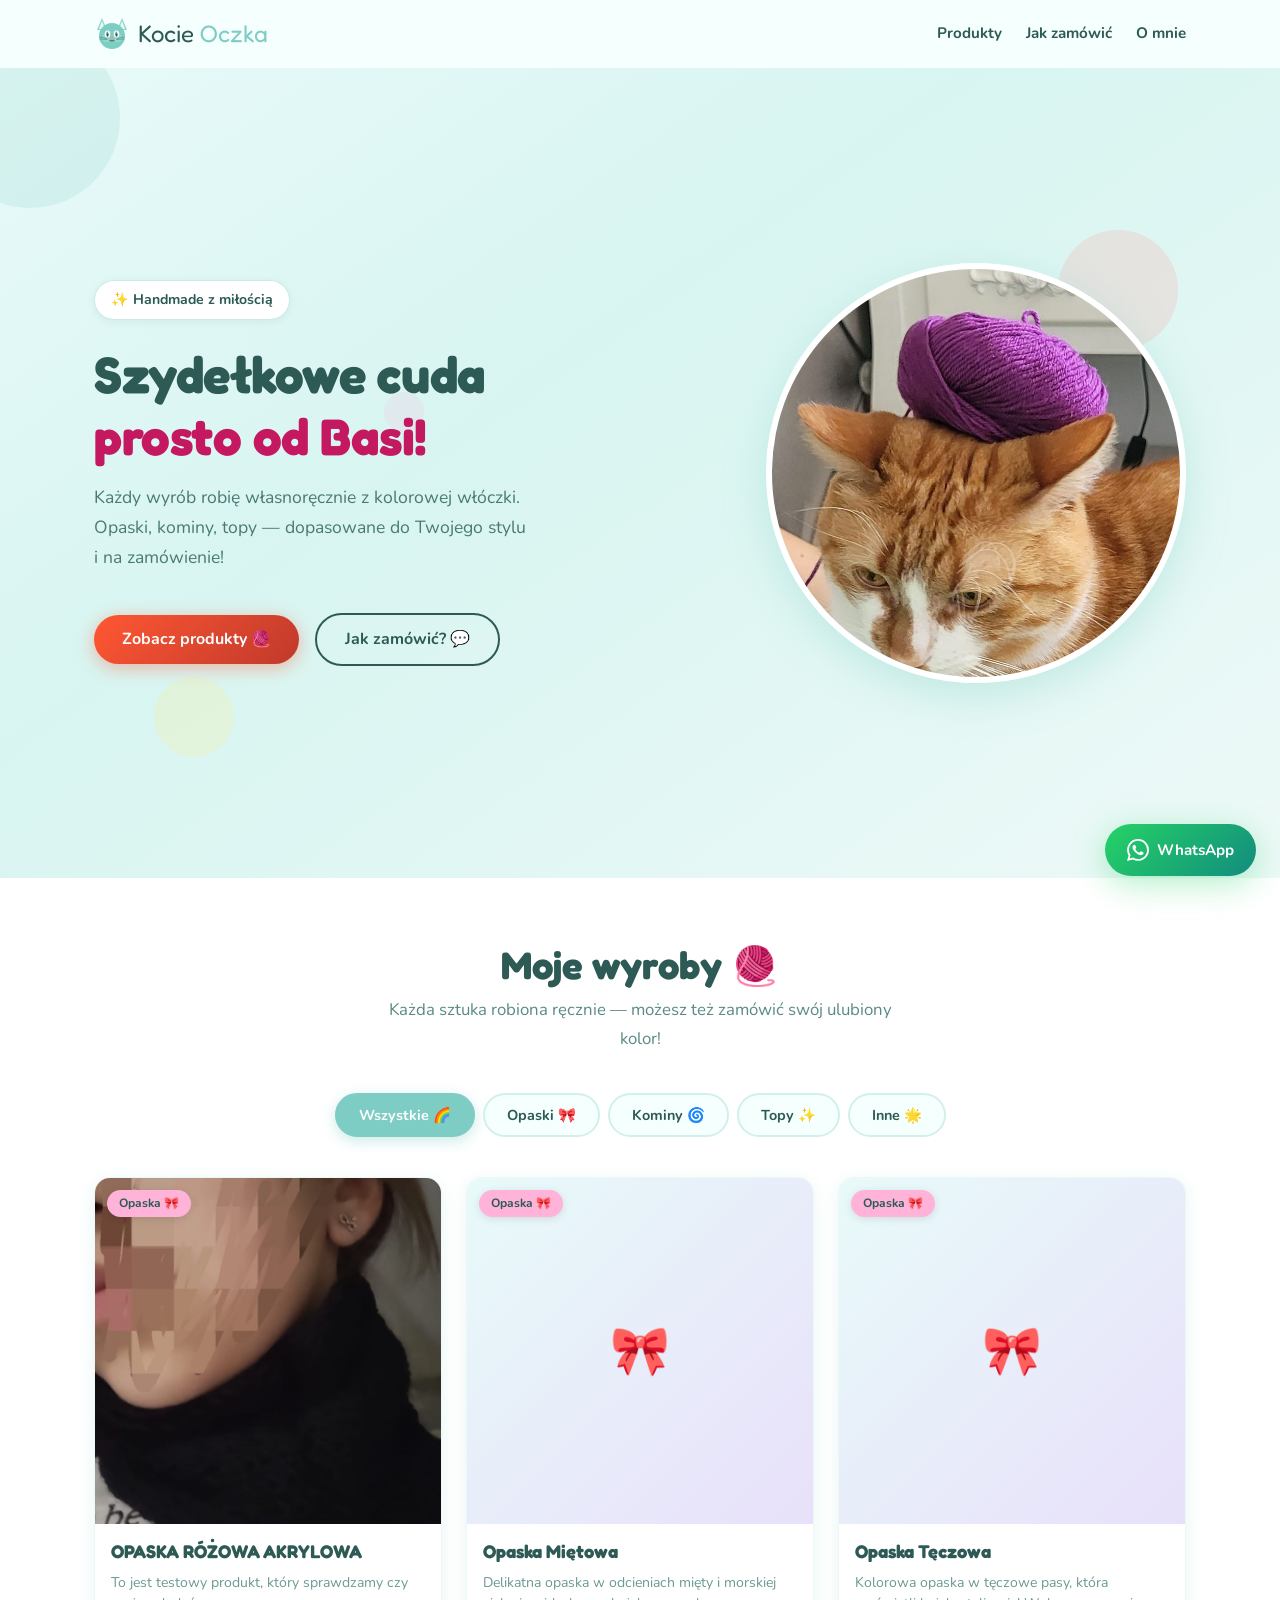
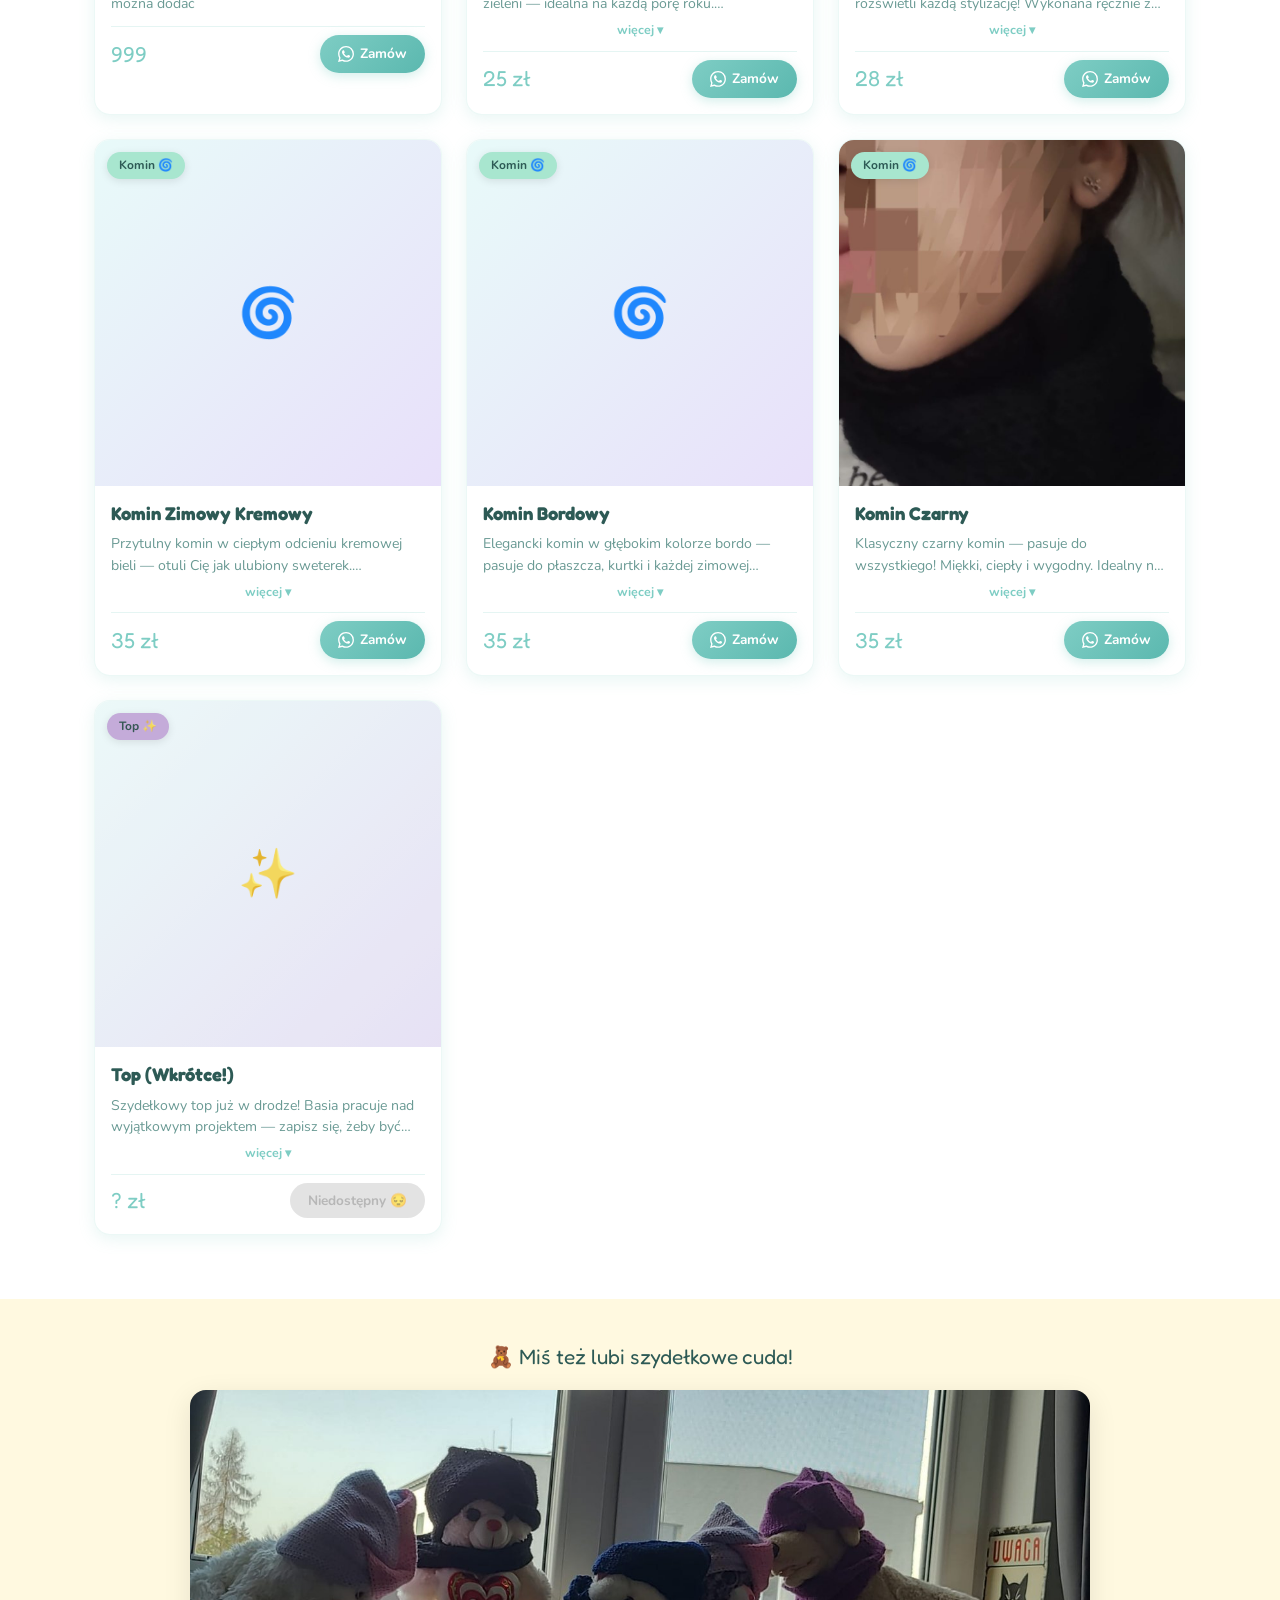
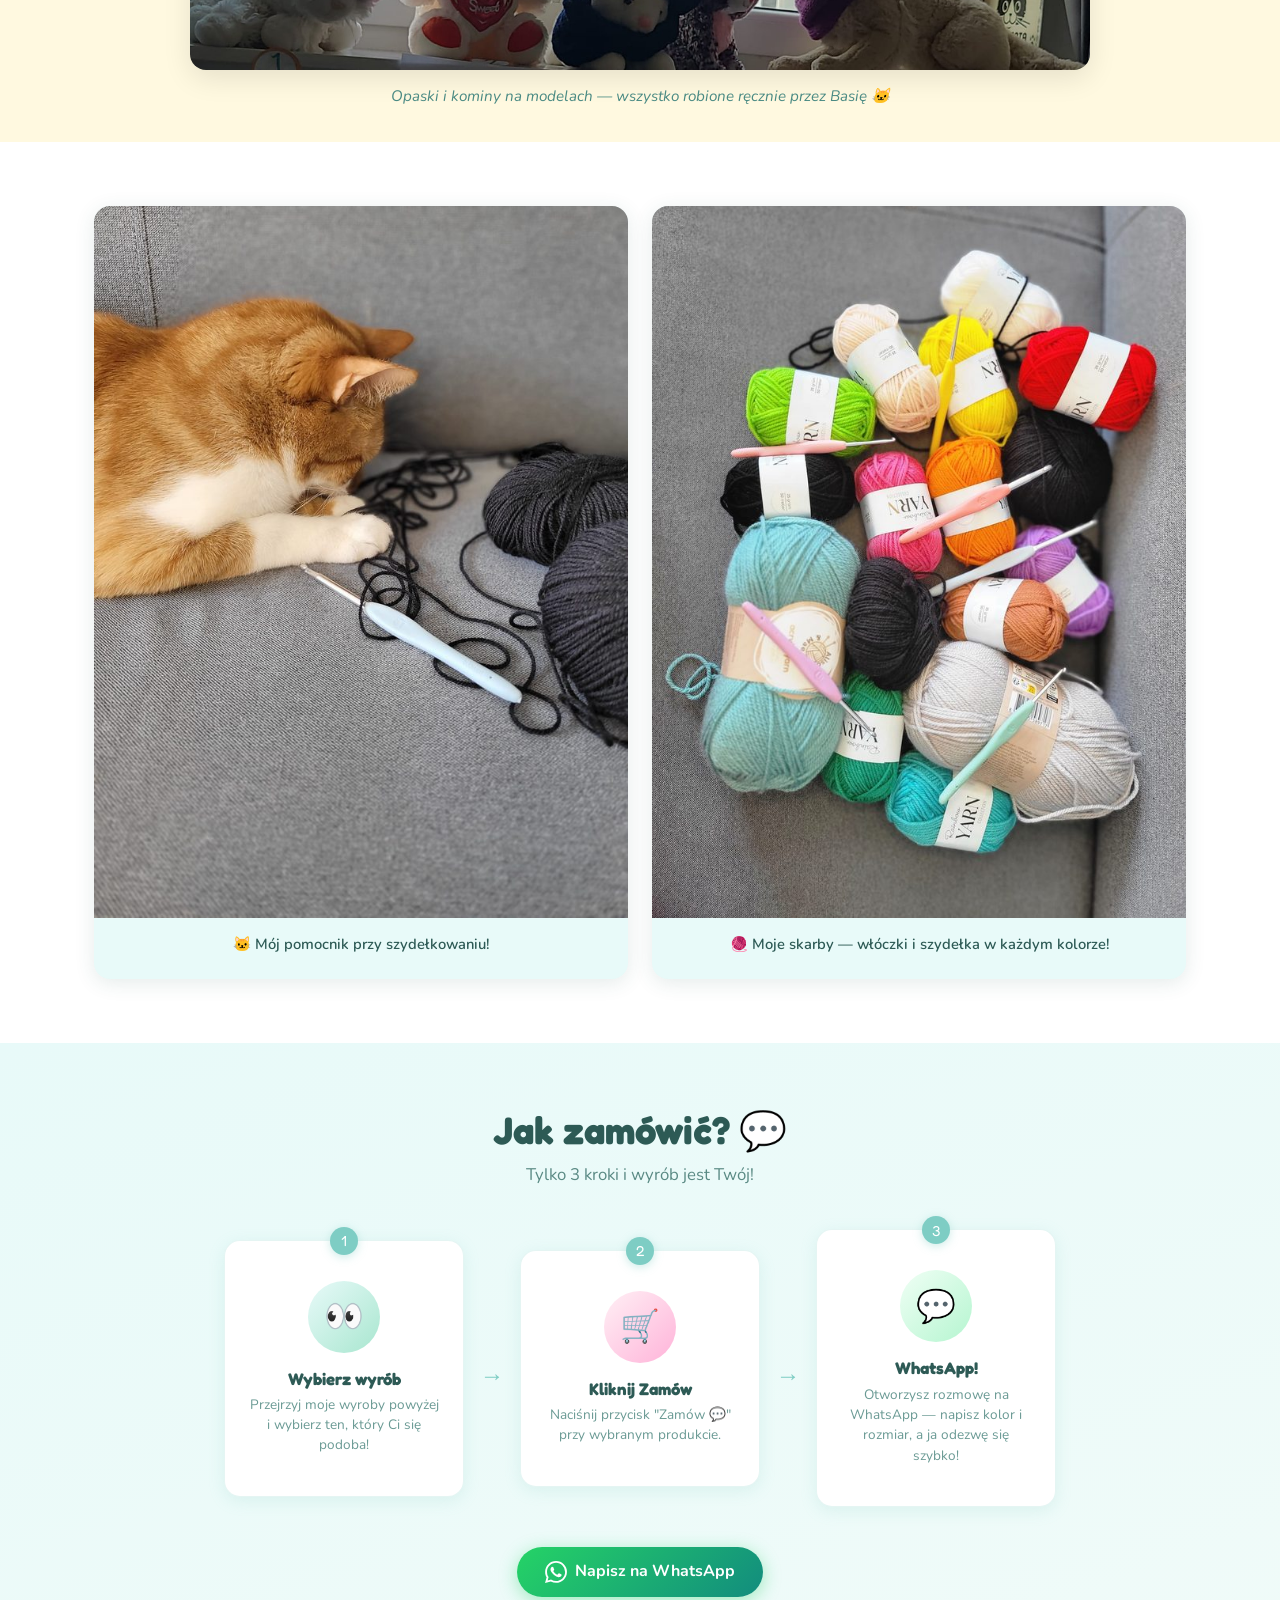
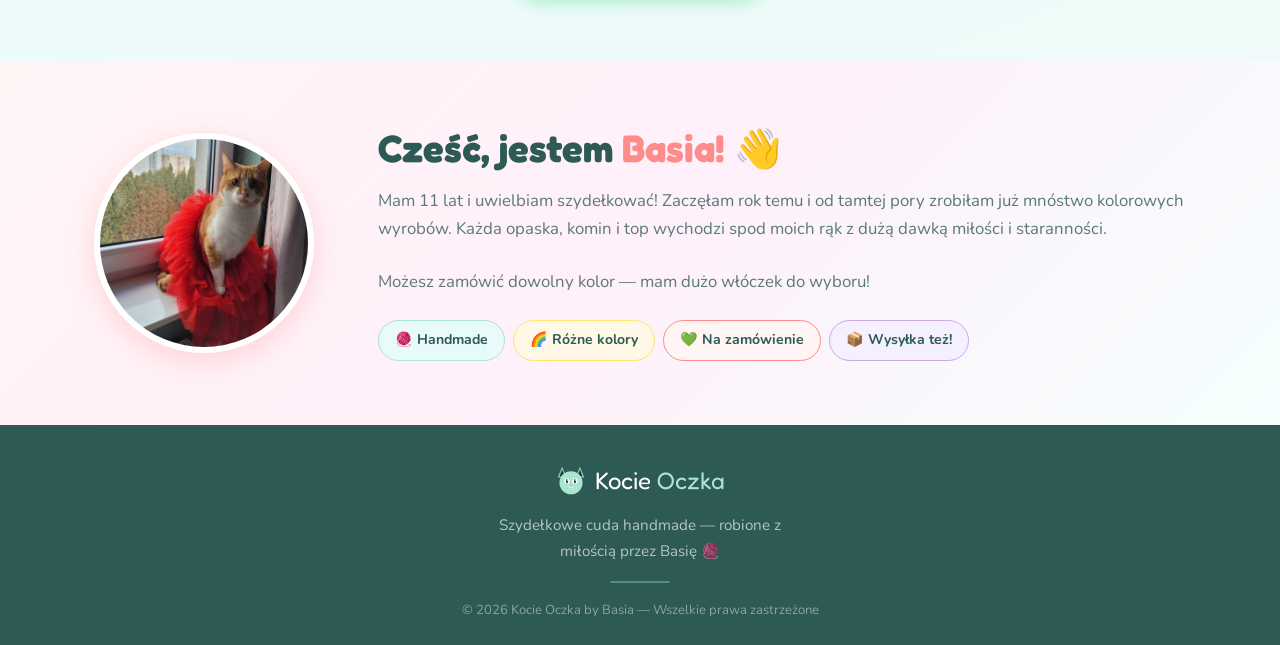
==== commit c7cde422: "feat: sekcja ze zdjęciami — kot szydełkuje + włóczki i szydełka - Dodano 2 zdjęcia z /design, zoptym" ====
--- a/index.html
+++ b/index.html
@@ -303,6 +303,33 @@
 </section>
 
 <!-- ============================================================
+     PHOTO SECTION — kot szydełkuje + włóczki
+     ============================================================ -->
+<section class="photo-section">
+  <div class="container">
+    <div class="photo-duo">
+
+      <figure class="photo-card">
+        <img src="/images/kot-szydelkuje.jpg"
+             alt="Kot siedzący przy szydełku i włóczce"
+             loading="lazy"
+             class="photo-card-img">
+        <figcaption class="photo-card-caption">🐱 Mój pomocnik przy szydełkowaniu!</figcaption>
+      </figure>
+
+      <figure class="photo-card">
+        <img src="/images/wloczki-i-szydelka.jpg"
+             alt="Kolorowe włóczki i szydełka — narzędzia Basi"
+             loading="lazy"
+             class="photo-card-img">
+        <figcaption class="photo-card-caption">🧶 Moje skarby — włóczki i szydełka w każdym kolorze!</figcaption>
+      </figure>
+
+    </div>
+  </div>
+</section>
+
+<!-- ============================================================
      HOW TO ORDER SECTION
      ============================================================ -->
 <section class="order-section" id="jak-zamowic">
--- a/style.css
+++ b/style.css
@@ -620,7 +620,30 @@
   -webkit-line-clamp: 2;
   -webkit-box-orient: vertical;
   overflow: hidden;
-  flex: 1;
+}
+
+.product-desc.expanded {
+  display: block;
+  -webkit-line-clamp: unset;
+  overflow: visible;
+}
+
+.desc-toggle {
+  display: inline-block;
+  background: none;
+  border: none;
+  padding: 2px 0;
+  color: var(--mint-primary);
+  font-family: var(--font-body);
+  font-weight: 700;
+  font-size: 0.78rem;
+  cursor: pointer;
+  transition: color var(--transition);
+  line-height: 1;
+}
+
+.desc-toggle:hover {
+  color: var(--dark);
 }
 
 .product-footer {
@@ -683,6 +706,62 @@
 
 .product-card.unavailable .product-image-wrap {
   filter: grayscale(25%);
+}
+
+/* ─── PHOTO SECTION — duo zdjęć ─────────────────────────────── */
+.photo-section {
+  padding: var(--space-2xl) 0;
+  background: var(--white);
+}
+
+.photo-duo {
+  display: grid;
+  grid-template-columns: 1fr 1fr;
+  gap: var(--space-lg);
+}
+
+.photo-card {
+  margin: 0;
+  border-radius: var(--radius-md);
+  overflow: hidden;
+  box-shadow: var(--shadow-md);
+  background: var(--mint-pale);
+  transition: transform var(--transition), box-shadow var(--transition);
+}
+
+.photo-card:hover {
+  transform: translateY(-4px);
+  box-shadow: var(--shadow-lg);
+}
+
+.photo-card-img {
+  width: 100%;
+  aspect-ratio: 3 / 4;
+  object-fit: cover;
+  display: block;
+  transition: transform var(--transition-slow);
+}
+
+.photo-card:hover .photo-card-img {
+  transform: scale(1.03);
+}
+
+.photo-card-caption {
+  padding: var(--space-md) var(--space-md) var(--space-lg);
+  font-family: var(--font-body);
+  font-size: 0.92rem;
+  font-weight: 600;
+  color: var(--dark);
+  text-align: center;
+  line-height: 1.4;
+}
+
+@media (max-width: 640px) {
+  .photo-duo {
+    grid-template-columns: 1fr;
+    max-width: 380px;
+    margin: 0 auto;
+  }
 }
 
 /* ─── HOW TO ORDER SECTION ───────────────────────────────────── */
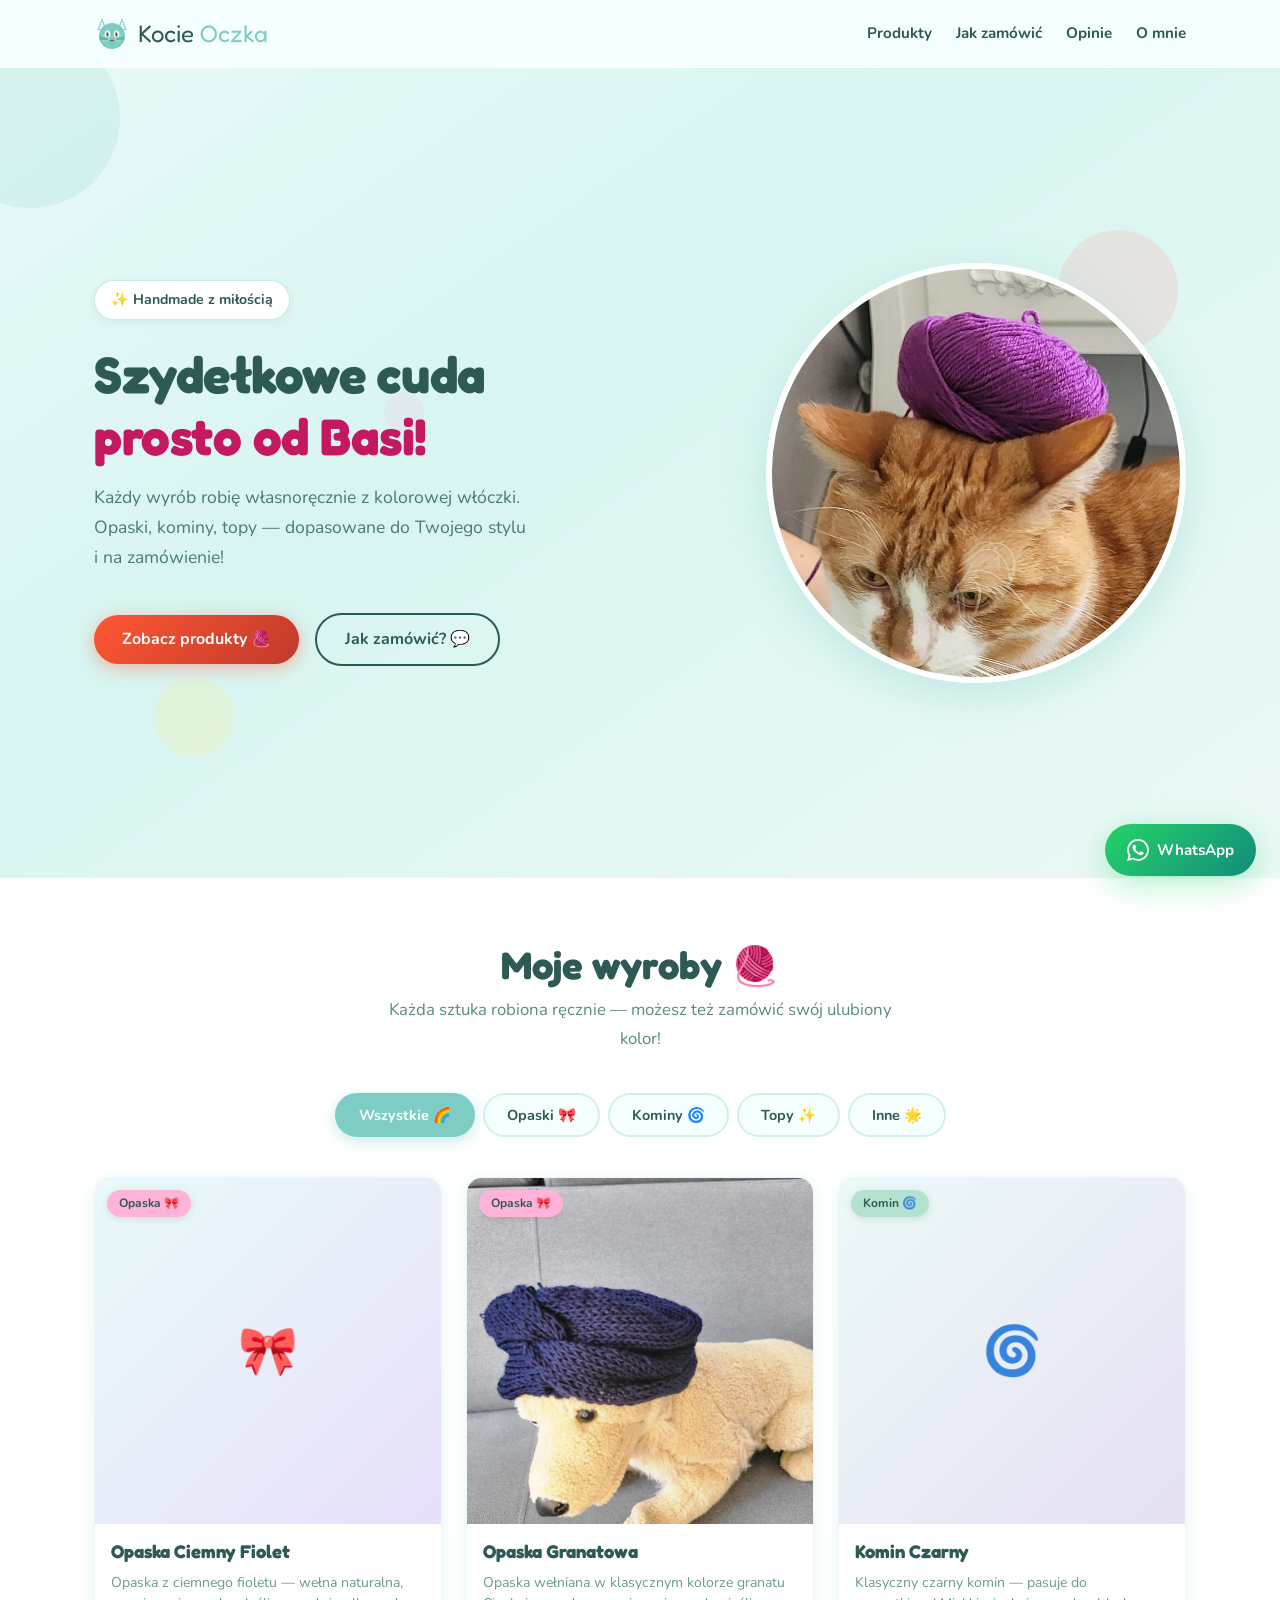
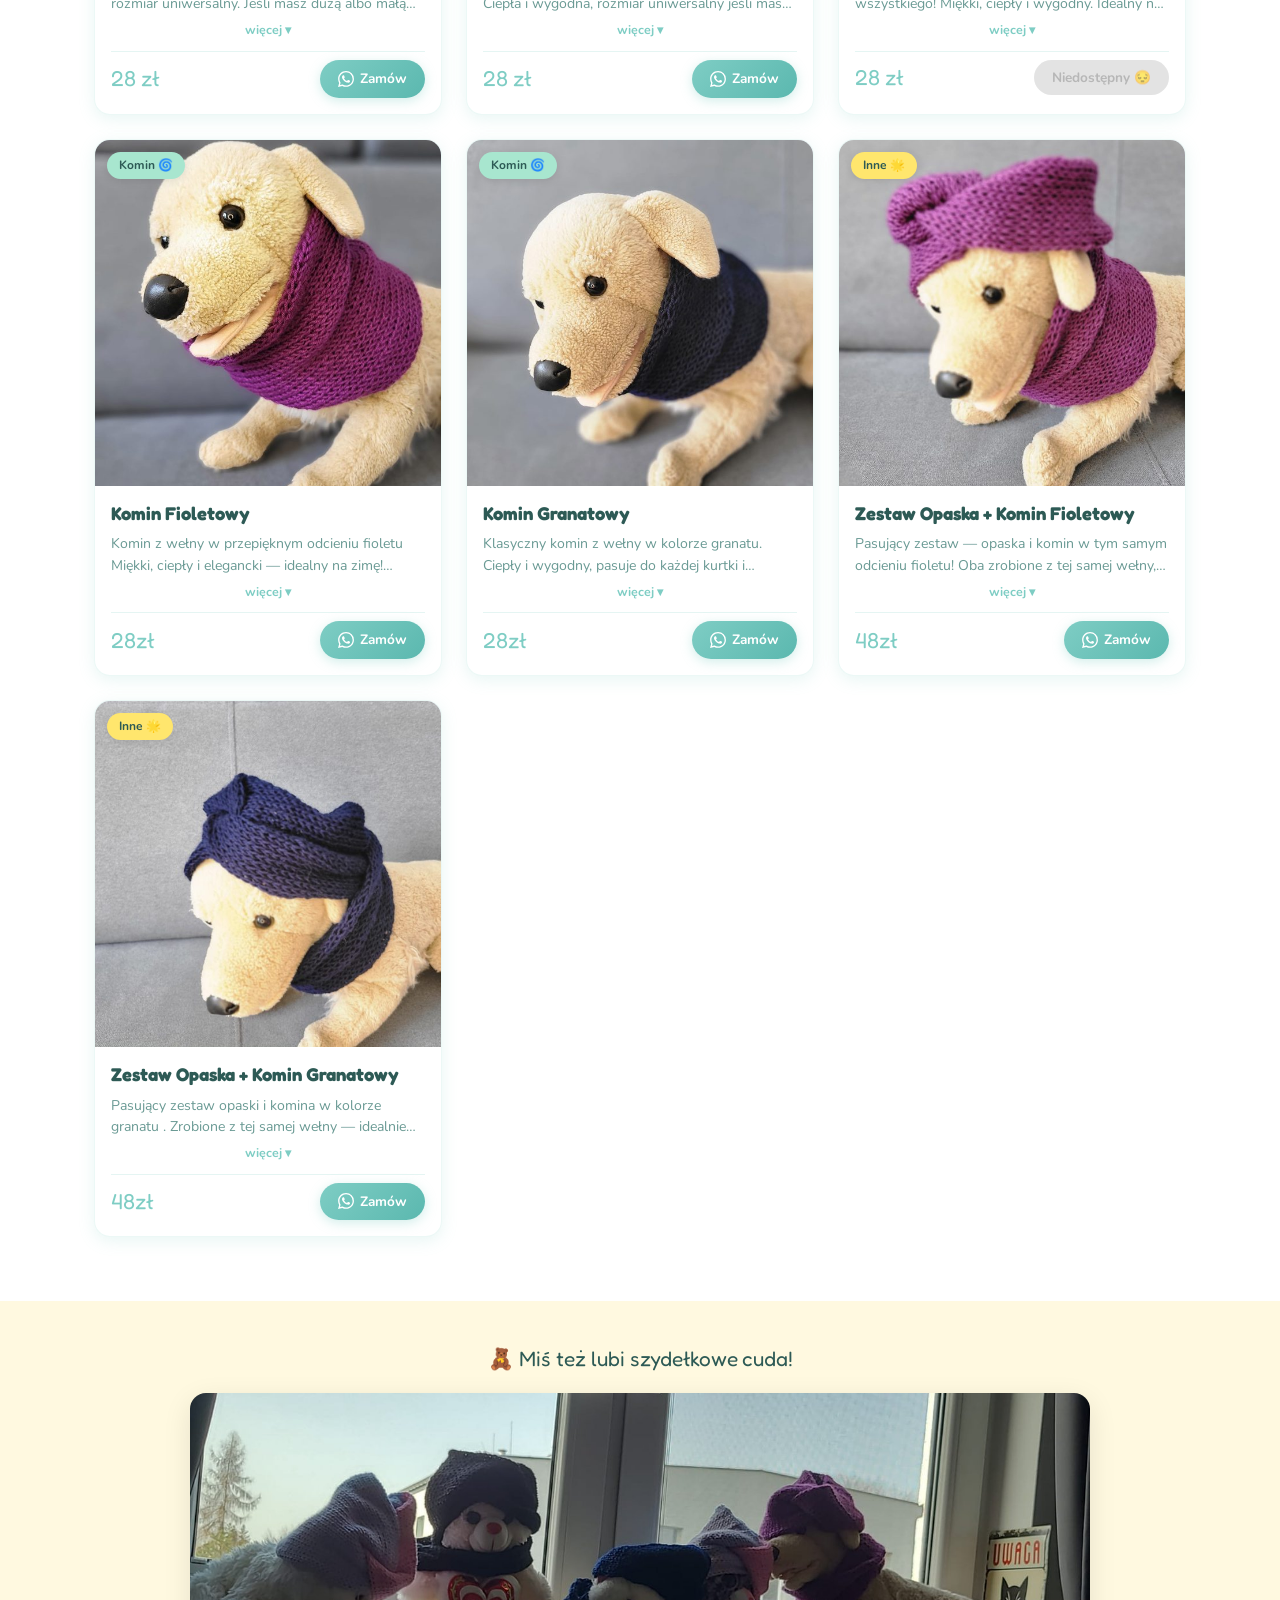
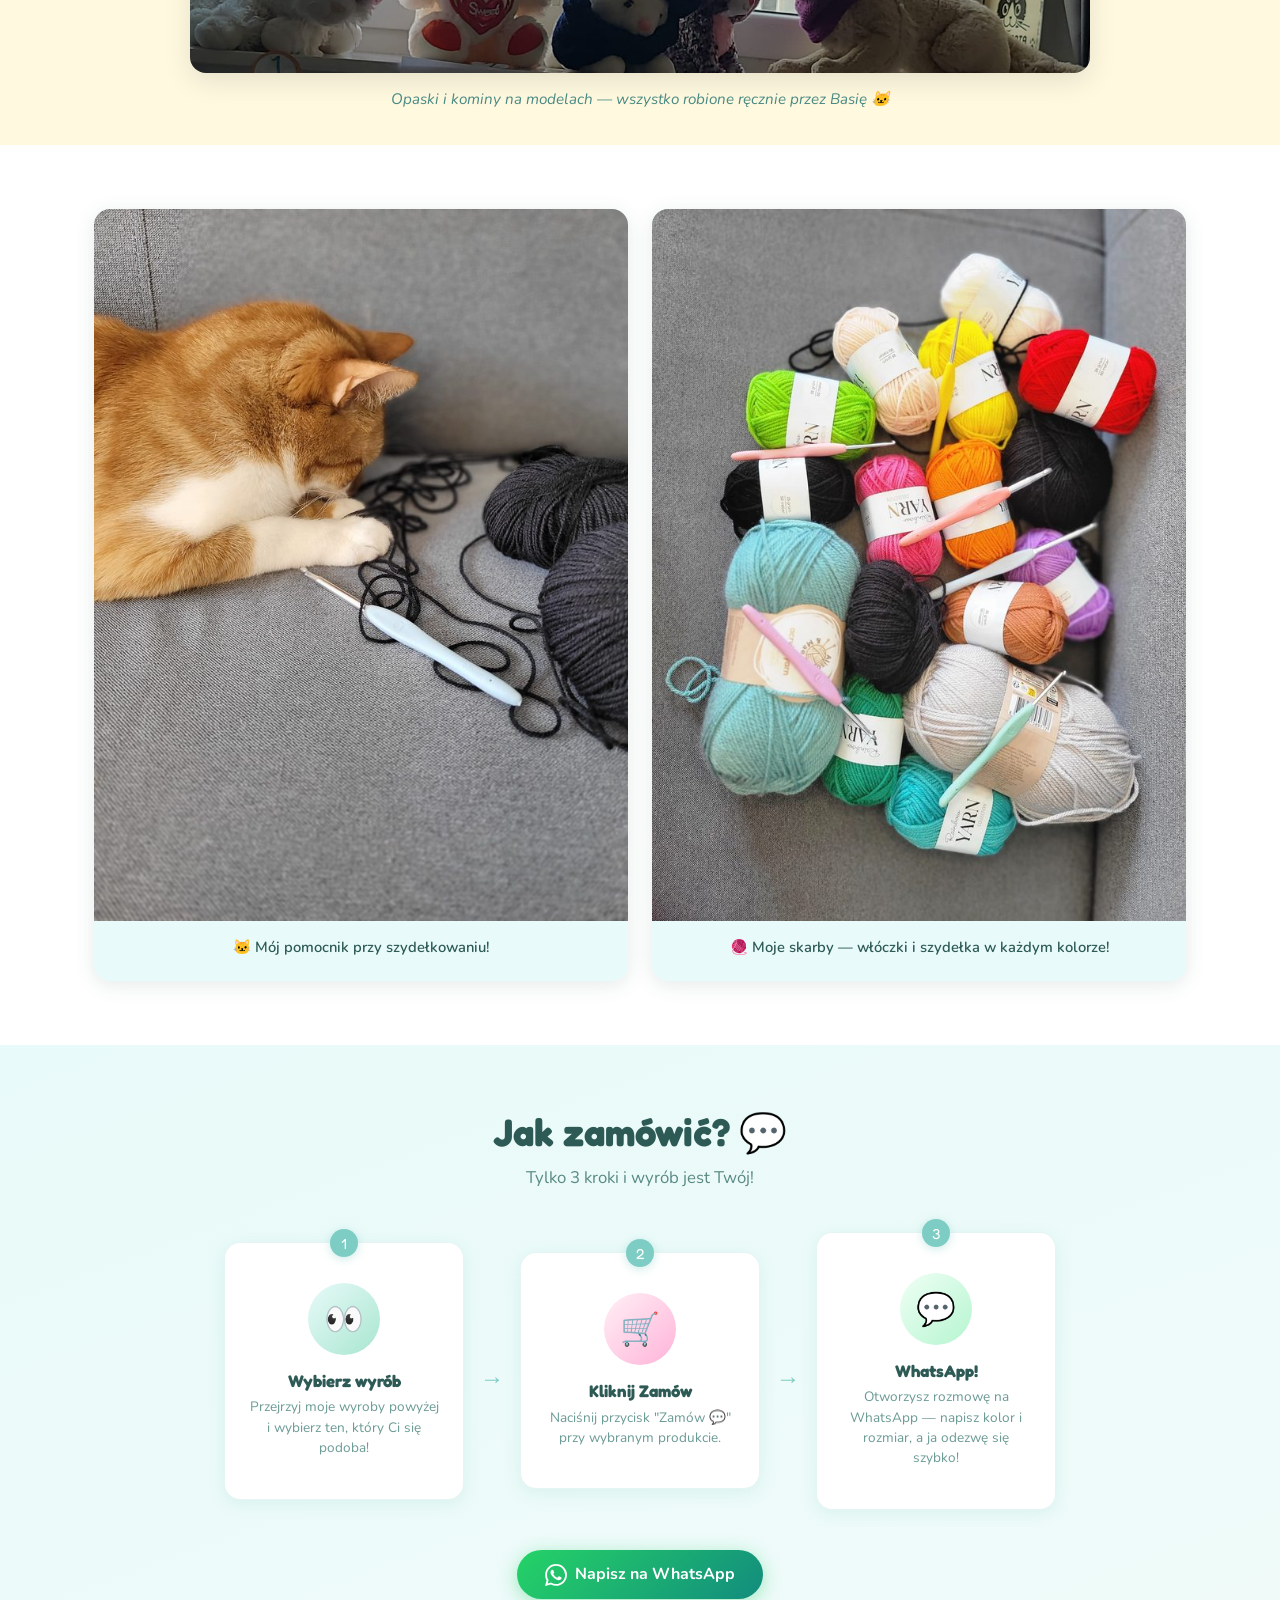
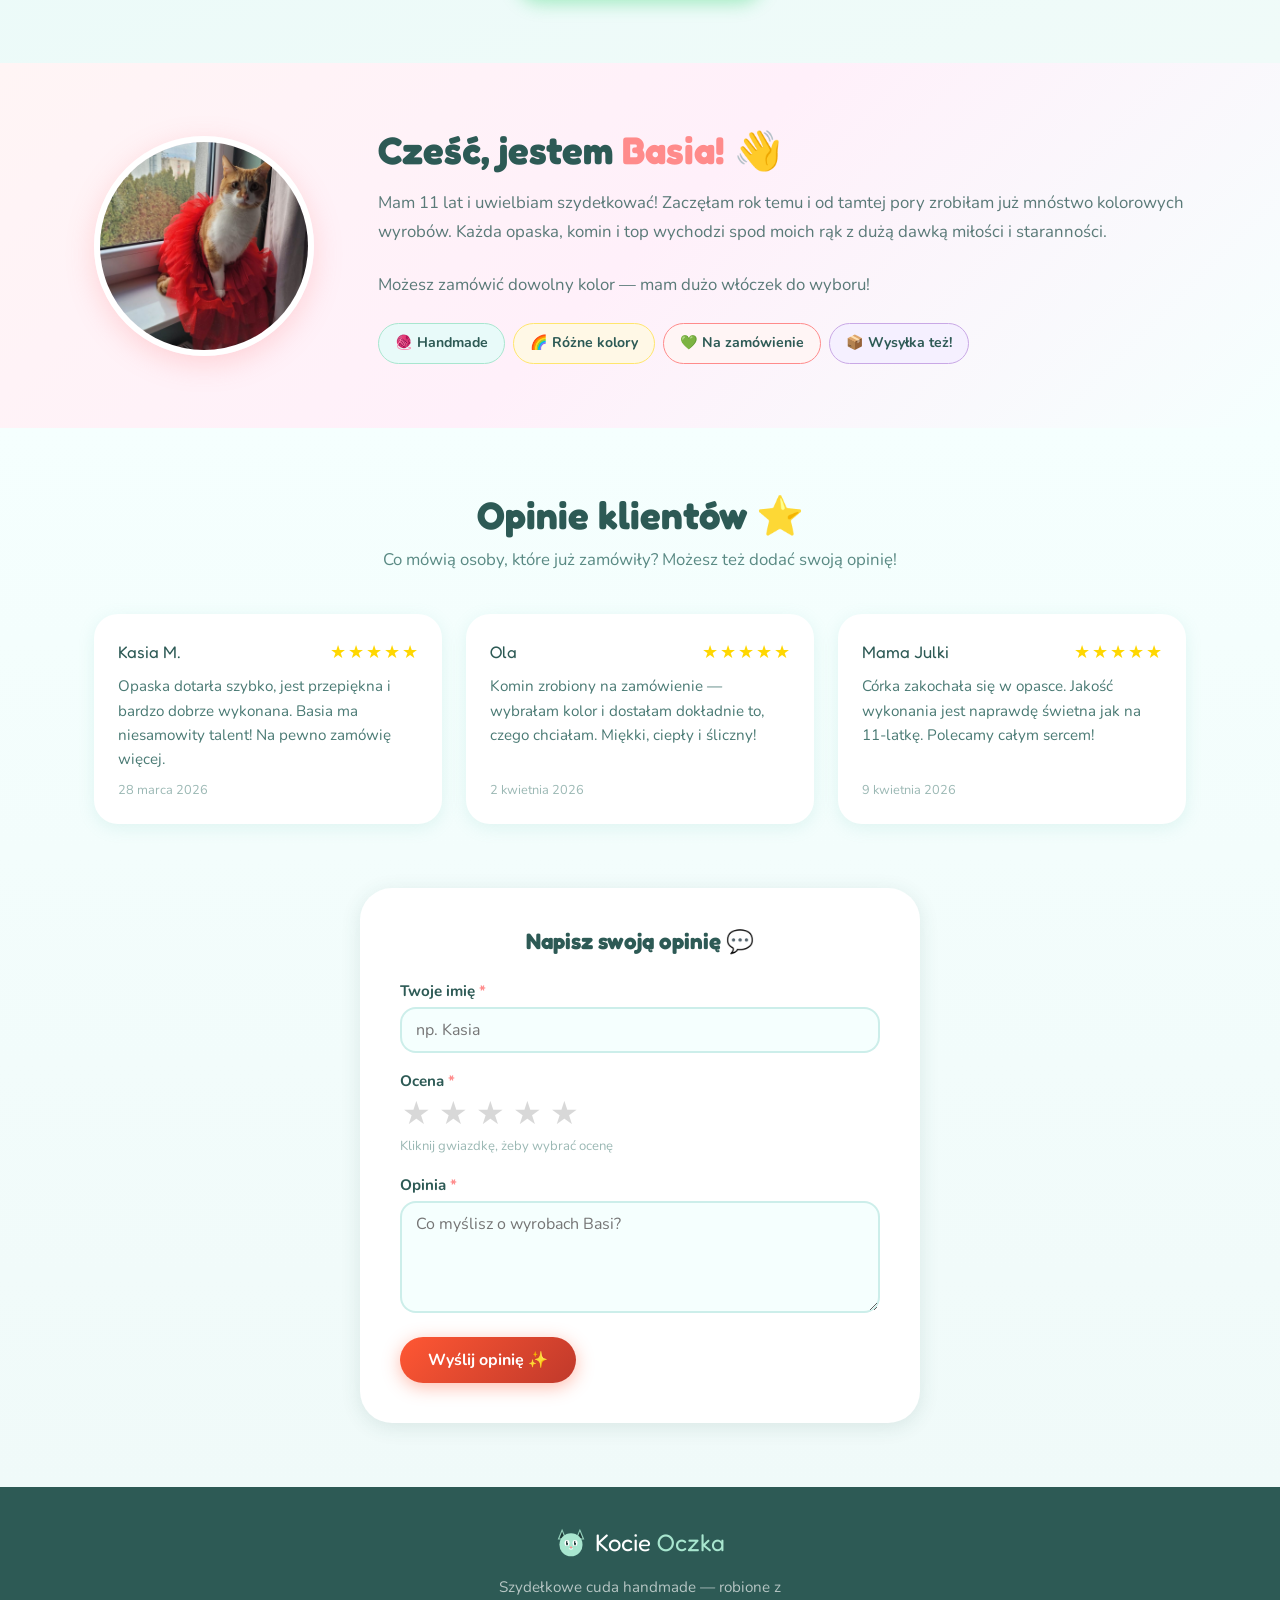
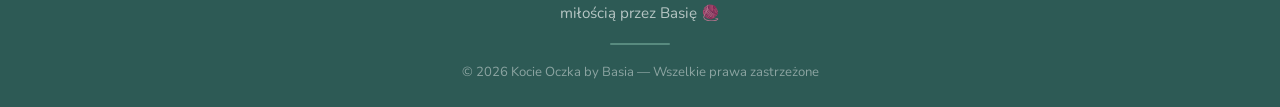
==== commit 5acd70b4: "feat: system opinii klientów z gwiazdkami - Sekcja #opinie z kartami zatwierdzonych opinii (reviews." ====
--- a/index.html
+++ b/index.html
@@ -58,6 +58,7 @@
       <ul class="nav-links">
         <li><a href="#produkty">Produkty</a></li>
         <li><a href="#jak-zamowic">Jak zamówić</a></li>
+        <li><a href="#opinie">Opinie</a></li>
         <li><a href="#o-mnie">O mnie</a></li>
       </ul>
 
@@ -516,6 +517,106 @@
 </section>
 
 <!-- ============================================================
+     REVIEWS SECTION
+     ============================================================ -->
+<section class="reviews-section" id="opinie">
+  <div class="container">
+
+    <div class="section-header">
+      <h2>Opinie klientów ⭐</h2>
+      <p>Co mówią osoby, które już zamówiły? Możesz też dodać swoją opinię!</p>
+    </div>
+
+    <!-- Lista opinii — wypełniana przez JS z reviews.json -->
+    <div id="reviews-list" class="reviews-list" aria-live="polite" aria-label="Lista opinii">
+      <div class="loading-spinner" role="status" aria-label="Ładowanie opinii">
+        <div class="spinner"></div>
+        <span>Ładuję opinie...</span>
+      </div>
+    </div>
+
+    <!-- Formularz nowej opinii (Netlify Forms) -->
+    <div class="review-form-wrap">
+      <h3 class="review-form-title">Napisz swoją opinię 💬</h3>
+
+      <!-- Formularz — po wysłaniu zostaje na stronie, JS pokazuje podziękowanie -->
+      <form
+        id="review-form"
+        name="review-form"
+        method="POST"
+        data-netlify="true"
+        netlify-honeypot="bot-field"
+        novalidate
+        class="review-form"
+      >
+        <!-- Ukryte pola wymagane przez Netlify -->
+        <input type="hidden" name="form-name" value="review-form" />
+        <p class="hidden" aria-hidden="true">
+          <label>Nie wypełniaj: <input name="bot-field" /></label>
+        </p>
+
+        <!-- Imię -->
+        <div class="form-field">
+          <label class="form-label" for="reviewer-name">Twoje imię <span class="required">*</span></label>
+          <input
+            class="form-input"
+            type="text"
+            id="reviewer-name"
+            name="name"
+            maxlength="60"
+            required
+            placeholder="np. Kasia"
+            autocomplete="given-name"
+          />
+        </div>
+
+        <!-- Ocena gwiazdkowa -->
+        <div class="form-field">
+          <label class="form-label">Ocena <span class="required">*</span></label>
+          <div class="star-picker" role="radiogroup" aria-label="Wybierz ocenę od 1 do 5 gwiazdek" id="star-picker">
+            <button type="button" class="star-btn" data-value="1" aria-label="1 gwiazdka" aria-pressed="false">★</button>
+            <button type="button" class="star-btn" data-value="2" aria-label="2 gwiazdki" aria-pressed="false">★</button>
+            <button type="button" class="star-btn" data-value="3" aria-label="3 gwiazdki" aria-pressed="false">★</button>
+            <button type="button" class="star-btn" data-value="4" aria-label="4 gwiazdki" aria-pressed="false">★</button>
+            <button type="button" class="star-btn" data-value="5" aria-label="5 gwiazdek" aria-pressed="false">★</button>
+          </div>
+          <input type="hidden" name="rating" id="rating-hidden" value="" />
+          <span class="star-hint" id="star-hint">Kliknij gwiazdkę, żeby wybrać ocenę</span>
+        </div>
+
+        <!-- Treść opinii -->
+        <div class="form-field">
+          <label class="form-label" for="review-text">Opinia <span class="required">*</span></label>
+          <textarea
+            class="form-input form-textarea"
+            id="review-text"
+            name="message"
+            rows="4"
+            maxlength="500"
+            required
+            placeholder="Co myślisz o wyrobach Basi?"
+          ></textarea>
+        </div>
+
+        <button type="submit" class="btn btn-primary review-submit-btn" id="review-submit">
+          Wyślij opinię ✨
+        </button>
+
+      </form>
+
+      <!-- Komunikat po wysłaniu (ukryty domyślnie) -->
+      <div id="review-success" class="review-success hidden" role="alert" aria-live="assertive">
+        <div class="review-success-icon">🎉</div>
+        <h3>Dziękuję za opinię!</h3>
+        <p>Twoja opinia czeka na zatwierdzenie — pojawi się wkrótce. Basia bardzo się ucieszy! 🧶</p>
+      </div>
+
+    </div>
+
+  </div>
+</section>
+
+<!-- ============================================================
      FOOTER
      ============================================================ -->
 <footer class="site-footer">
--- a/style.css
+++ b/style.css
@@ -1248,3 +1248,229 @@
   .about-cat-photo { width: 160px; height: 160px; }
   .gallery-banner-img { max-height: 160px; border-radius: 10px; }
 }
+
+/* ─── REVIEWS SECTION ────────────────────────────────────────── */
+
+.reviews-section {
+  padding: var(--space-2xl) 0;
+  background: linear-gradient(180deg, var(--bg) 0%, #f0faf9 100%);
+}
+
+/* Lista zatwierdzonych opinii */
+.reviews-list {
+  display: grid;
+  grid-template-columns: repeat(auto-fill, minmax(280px, 1fr));
+  gap: var(--space-lg);
+  margin-bottom: var(--space-2xl);
+}
+
+/* Pojedyncza karta opinii */
+.review-card {
+  background: var(--white);
+  border-radius: var(--radius-lg);
+  padding: var(--space-lg);
+  box-shadow: var(--shadow-card);
+  display: flex;
+  flex-direction: column;
+  gap: var(--space-sm);
+  transition: transform var(--transition), box-shadow var(--transition);
+}
+
+.review-card:hover {
+  transform: translateY(-3px);
+  box-shadow: var(--shadow-md);
+}
+
+.review-card-header {
+  display: flex;
+  align-items: center;
+  justify-content: space-between;
+  gap: var(--space-sm);
+  flex-wrap: wrap;
+}
+
+.review-author {
+  font-family: var(--font-heading);
+  font-size: 1.05rem;
+  color: var(--dark);
+}
+
+.review-stars {
+  display: flex;
+  gap: 2px;
+}
+
+.review-stars .star {
+  font-size: 1.1rem;
+  color: #d8d8d8;
+}
+
+.review-stars .star.filled {
+  color: #FFD700;
+}
+
+.review-text {
+  font-size: 0.95rem;
+  line-height: 1.6;
+  color: #4a7a74;
+  flex: 1;
+}
+
+.review-date {
+  font-size: 0.8rem;
+  color: #9bb8b4;
+}
+
+/* Brak opinii */
+.reviews-empty {
+  grid-column: 1 / -1;
+  text-align: center;
+  color: #9bb8b4;
+  font-size: 1rem;
+  padding: var(--space-xl) 0;
+}
+
+/* ── Formularz opinii ─────────────────────────────────── */
+
+.review-form-wrap {
+  background: var(--white);
+  border-radius: var(--radius-xl);
+  padding: var(--space-xl);
+  box-shadow: var(--shadow-md);
+  max-width: 560px;
+  margin: 0 auto;
+}
+
+.review-form-title {
+  font-family: var(--font-heading);
+  font-size: 1.4rem;
+  color: var(--dark);
+  margin-bottom: var(--space-lg);
+  text-align: center;
+}
+
+.review-form {
+  display: flex;
+  flex-direction: column;
+  gap: var(--space-md);
+}
+
+.form-field {
+  display: flex;
+  flex-direction: column;
+  gap: var(--space-xs);
+}
+
+.form-label {
+  font-weight: 700;
+  font-size: 0.95rem;
+  color: var(--dark);
+}
+
+.required {
+  color: var(--coral);
+}
+
+.form-input {
+  width: 100%;
+  padding: 10px 14px;
+  border: 2px solid rgba(126, 205, 196, 0.35);
+  border-radius: var(--radius-md);
+  font-family: var(--font-body);
+  font-size: 1rem;
+  color: var(--dark);
+  background: var(--bg);
+  transition: border-color var(--transition), box-shadow var(--transition);
+  outline: none;
+  resize: none;
+}
+
+.form-input:focus {
+  border-color: var(--mint-primary);
+  box-shadow: 0 0 0 3px rgba(126, 205, 196, 0.18);
+}
+
+.form-textarea {
+  resize: vertical;
+  min-height: 100px;
+}
+
+/* Interaktywny picker gwiazdek */
+.star-picker {
+  display: flex;
+  gap: 4px;
+}
+
+.star-btn {
+  font-size: 2rem;
+  color: #d8d8d8;
+  background: none;
+  border: none;
+  cursor: pointer;
+  padding: 0 2px;
+  transition: color var(--transition), transform var(--transition);
+  line-height: 1;
+}
+
+.star-btn:hover,
+.star-btn.active {
+  color: #FFD700;
+  transform: scale(1.15);
+}
+
+.star-hint {
+  font-size: 0.82rem;
+  color: #9bb8b4;
+  margin-top: 2px;
+}
+
+.review-submit-btn {
+  align-self: flex-start;
+  margin-top: var(--space-sm);
+}
+
+/* Ukryta pułapka na boty */
+.hidden {
+  display: none !important;
+}
+
+/* Komunikat sukcesu */
+.review-success {
+  text-align: center;
+  padding: var(--space-xl) var(--space-md);
+  display: flex;
+  flex-direction: column;
+  align-items: center;
+  gap: var(--space-sm);
+}
+
+.review-success-icon {
+  font-size: 3rem;
+}
+
+.review-success h3 {
+  font-size: 1.4rem;
+  color: var(--dark);
+}
+
+.review-success p {
+  color: #5a8a84;
+  max-width: 380px;
+}
+
+/* ── Responsywność ────────────────────────────────────── */
+
+@media (max-width: 640px) {
+  .reviews-list {
+    grid-template-columns: 1fr;
+  }
+
+  .review-form-wrap {
+    padding: var(--space-lg) var(--space-md);
+  }
+
+  .review-submit-btn {
+    width: 100%;
+    justify-content: center;
+  }
+}
